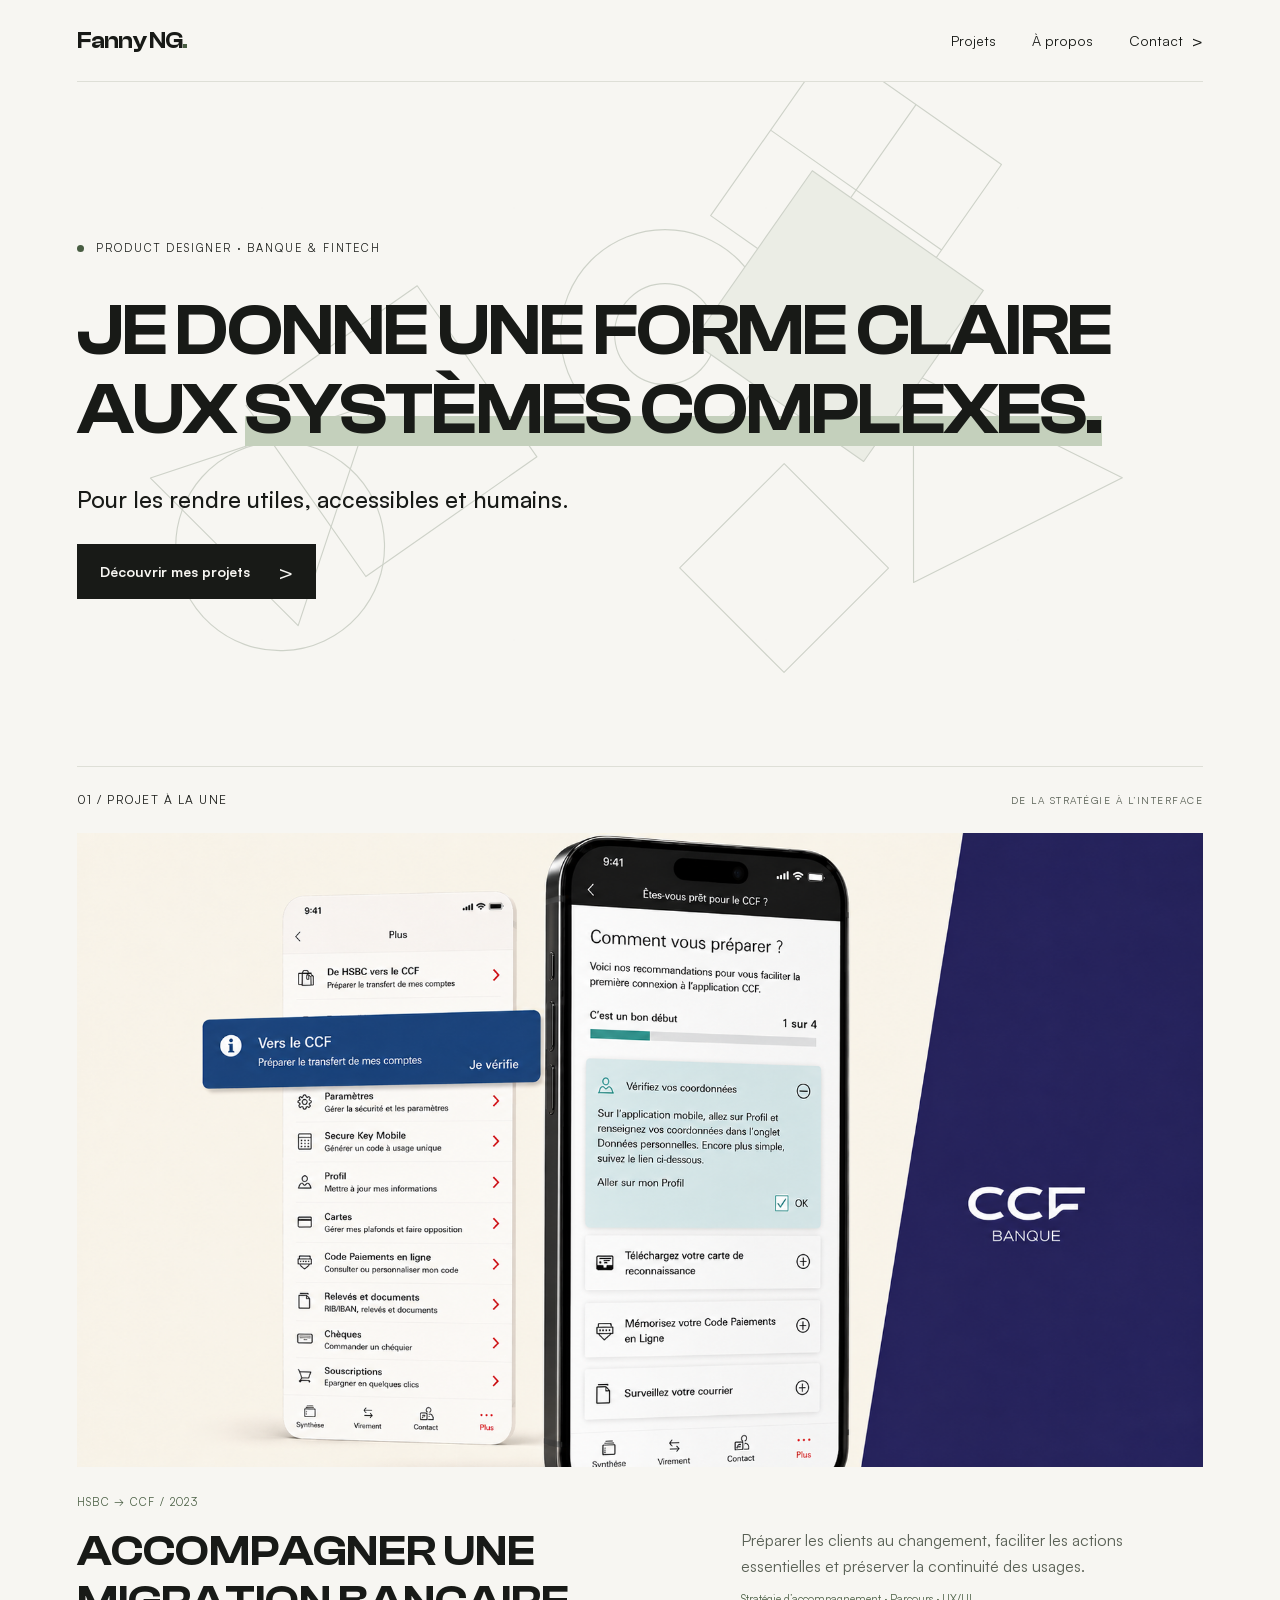
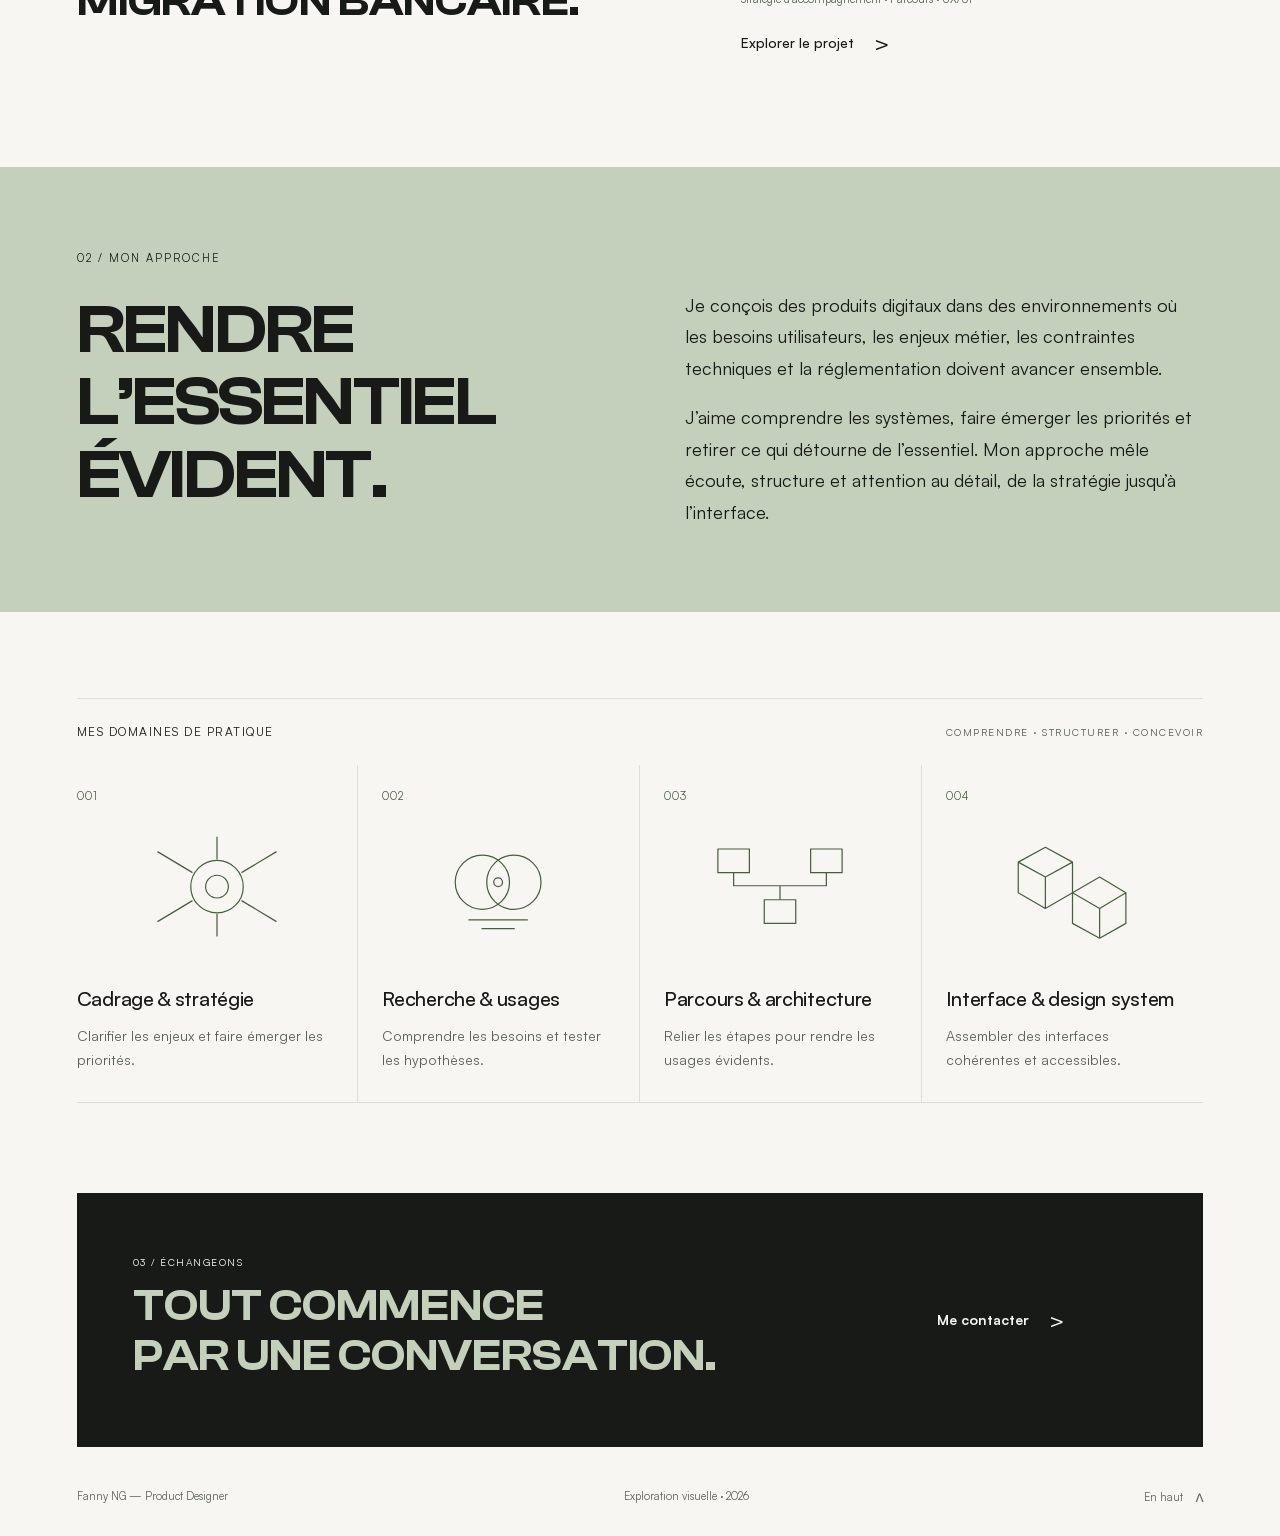
==== index.html @ cc87dbdd "Publier le portfolio de Fanny NG" ====
<!doctype html><html lang="fr"><head><meta charset="utf-8"><meta name="viewport" content="width=device-width,initial-scale=1"><meta name="description" content="Fanny NG, Product Designer. Donner une forme claire aux systèmes complexes. Banque, fintech et expériences digitales."><title>Fanny NG — Product Designer</title><style>
:root{--bg:#1b201f;--ink:#f1f0e8;--sage:#bfd0b5;--muted:#a9b0a8;--line:#414943;--paper:#f5f4ee;--dark:#252c27}*{box-sizing:border-box}html{scroll-behavior:smooth;scroll-padding-top:85px}body{margin:0;background:var(--bg);color:var(--ink);font-family:Arial,Helvetica,sans-serif;-webkit-font-smoothing:antialiased}a{color:inherit;text-decoration:none}button{font:inherit}a:focus-visible,button:focus-visible,summary:focus-visible{outline:3px solid #87a67b;outline-offset:6px}::selection{background:var(--sage);color:var(--bg)}.wrap{max-width:1440px;margin:auto;padding:0 6vw}.nav{height:96px;display:flex;justify-content:space-between;align-items:center;border-bottom:1px solid var(--line);gap:25px}.brand{font-size:23px;font-weight:700;letter-spacing:-1px}.brand span{color:var(--sage)}nav{display:flex;gap:36px;font-size:14px}nav a{padding:12px 0}nav a:hover{color:var(--sage)}.eyebrow{font-size:11px;letter-spacing:2px;text-transform:uppercase;display:flex;align-items:center;gap:12px}.dot{height:7px;width:7px;background:var(--sage);display:inline-block;border-radius:50%}.hero{padding:76px 0 68px;position:relative}.hero h1{max-width:1000px;font-size:clamp(48px,6.8vw,100px);font-weight:500;line-height:1.01;letter-spacing:-.065em;margin:32px 0}.hero h1 em{font-style:normal;color:var(--sage)}.hero-bottom{display:flex;justify-content:space-between;align-items:end;gap:25px}.hero p{font-size:20px;line-height:1.5;color:var(--muted);max-width:440px;margin:0}.link{display:inline-flex;align-items:center;gap:35px;border-bottom:1px solid var(--sage);padding:15px 0;font-size:14px}.link span{font-size:25px;color:var(--sage)}.section-title{display:flex;align-items:baseline;justify-content:space-between;padding:25px 0;border-top:1px solid var(--line);font-size:12px;letter-spacing:1.5px;text-transform:uppercase}.section-title small{color:var(--muted);font-size:10px}.project{display:grid;grid-template-columns:1.45fr 1fr;gap:0;background:#242b27}.project-image{overflow:hidden;background:#efece3;display:flex;align-items:center}.project-image img{width:100%;display:block;transition:transform .5s}.project:hover img{transform:scale(1.025)}.project-copy{padding:clamp(25px,4vw,60px);display:flex;flex-direction:column;align-items:start;justify-content:center}.project-copy .eyebrow{color:var(--sage);font-size:10px;letter-spacing:1.3px}.project h2{font-size:clamp(27px,3.1vw,46px);font-weight:400;line-height:1.12;letter-spacing:-1.6px;margin:20px 0}.project p{color:var(--muted);font-size:15px;line-height:1.65}.tags{font-size:11px;color:var(--sage);margin:10px 0 20px}.about{display:grid;grid-template-columns:1fr 1.5fr;gap:8vw;padding:110px 0}.about h2{font-size:clamp(35px,4vw,58px);font-weight:400;letter-spacing:-2px;line-height:1.05;margin:22px 0}.about p{font-size:19px;color:#c4c9c0;line-height:1.75;margin-top:0}.practices{display:grid;grid-template-columns:1fr 1fr;gap:15px;margin-top:36px}.practices span{border-top:1px solid var(--line);padding:18px 0;font-size:13px}.contact{background:var(--sage);color:var(--bg);padding:50px;margin-bottom:55px;display:flex;justify-content:space-between;align-items:center;gap:30px}.contact h2{font-size:clamp(30px,4vw,54px);letter-spacing:-2px;font-weight:400;margin:10px 0}.contact p{font-size:14px;line-height:1.6;max-width:360px}.contact small{font-size:10px;letter-spacing:1.5px}.contact details{max-width:300px;font-size:14px;line-height:1.7}.contact summary{cursor:pointer;border-bottom:1px solid;padding:12px 0}.contact details p{font-size:13px}footer{padding:0 0 30px;display:flex;justify-content:space-between;color:var(--muted);font-size:11px;gap:20px}.case{background:var(--paper);color:var(--dark);min-height:100vh}.case .nav{border-color:#d1d6cb}.case nav a:hover{color:#52694a}.case .brand span{color:#62765b}.case-header{padding:60px 0 35px}.back{font-size:13px;color:#64745d}.case h1{font-size:clamp(43px,5.5vw,78px);letter-spacing:-.05em;font-weight:400;line-height:1.07;max-width:1000px;margin:34px 0 20px}.lead{font-size:20px;line-height:1.6;max-width:760px;color:#65705f}.meta{display:grid;grid-template-columns:repeat(3,1fr);border-top:1px solid #cbd2c4;padding:24px 0;gap:30px}.meta small{display:block;font-size:10px;letter-spacing:1.5px;margin-bottom:12px;color:#64745d}.meta p{font-size:14px;line-height:1.5;margin:0}.case-cover{width:100%;display:block;margin:15px 0 55px}.reading{display:grid;grid-template-columns:230px minmax(0,760px);justify-content:space-between;gap:60px}.toc{position:sticky;top:35px;align-self:start}.toc p{font-size:10px;letter-spacing:2px}.toc a{display:block;font-size:12px;color:#64745d;margin:15px 0;line-height:1.5}.toc a:hover{color:#1b201f;text-decoration:underline}.bodycopy h2{font-size:34px;letter-spacing:-1.2px;line-height:1.15;font-weight:500;margin:65px 0 24px;border-top:1px solid #cbd2c4;padding-top:28px}.bodycopy h2:first-child{margin-top:0}.bodycopy h3{font-size:21px;line-height:1.4;font-weight:500;margin:30px 0 14px}.bodycopy p{font-size:17px;line-height:1.85;color:#485043}.bodycopy blockquote{margin:35px 0;padding:28px;background:#e1e7d9;font-size:27px;line-height:1.35;letter-spacing:-.6px}.bodycopy .note{padding:20px;border:1px solid #b8c4ad;font-size:14px}.case footer{color:#64745d;margin-top:70px;padding-top:30px;border-top:1px solid #cbd2c4}.case-return{margin:55px 0;color:#35462e}.hidden{display:none!important}.skip{position:fixed;top:-100px;background:white;color:black;padding:12px;z-index:10}.skip:focus{top:0}
@media(min-width:1600px){.wrap{padding:0 70px}}@media(max-width:800px){.wrap{padding:0 6vw}.nav{height:78px}nav{gap:18px;font-size:12px}.brand{font-size:20px}.hero{padding:50px 0}.hero h1{margin:28px 0;font-size:clamp(45px,8.5vw,70px)}.hero-bottom{align-items:start;flex-direction:column}.hero p{font-size:17px}.project{grid-template-columns:1fr}.project-copy{padding:30px}.project h2{max-width:500px;margin:15px 0}.project p{max-width:500px}.about{grid-template-columns:1fr;gap:20px;padding:65px 0}.about p{font-size:17px}.contact{padding:30px;align-items:start;flex-direction:column}.reading{grid-template-columns:1fr;gap:20px}.toc{position:static;border-bottom:1px solid #cbd2c4;padding-bottom:15px}.toc a{display:inline-block;margin:5px 18px 8px 0}.meta{grid-template-columns:1fr;gap:20px}.case-header{padding-top:35px}.case h1{font-size:45px}.case-cover{margin-bottom:30px}.bodycopy h2{font-size:29px}.bodycopy p{font-size:16px}.section-title small{display:none}footer{font-size:10px}.eyebrow{font-size:9px;letter-spacing:1.4px}}@media(prefers-reduced-motion:reduce){html{scroll-behavior:auto}*{transition:none!important}}

@font-face{font-family:'Cabinet Grotesk';font-weight:500;font-style:normal;font-display:swap;src:url(assets/b641ecaaeda27cf0.woff2) format('woff2');}
@font-face{font-family:'Cabinet Grotesk';font-weight:700;font-style:normal;font-display:swap;src:url(assets/52208453fddad17e.woff2) format('woff2');}
@font-face{font-family:'Satoshi';font-weight:400;font-style:normal;font-display:swap;src:url(assets/50dca57f0b77918e.woff2) format('woff2');}
@font-face{font-family:'Satoshi';font-weight:500;font-style:normal;font-display:swap;src:url(assets/af02a72246f53ad4.woff2) format('woff2');}
@font-face{font-family:'Satoshi';font-weight:700;font-style:normal;font-display:swap;src:url(assets/353a7fbfb4475f0c.woff2) format('woff2');}
@font-face{font-family:'Cabinet Grotesk';font-weight:500;font-style:normal;font-display:swap;src:url(assets/b641ecaaeda27cf0.woff2) format('woff2');}
@font-face{font-family:'Cabinet Grotesk';font-weight:700;font-style:normal;font-display:swap;src:url(assets/52208453fddad17e.woff2) format('woff2');}
/* Typographies : Cabinet Grotesk / Satoshi — Indian Type Foundry, Fontshare */
body{font-family:'Satoshi',Arial,Helvetica,sans-serif}
h1,h2,h3,.brand{font-family:'Cabinet Grotesk','Satoshi',sans-serif}
.hero h1{font-weight:500;letter-spacing:-.035em;line-height:1.04;font-size:clamp(46px,6.5vw,94px)}
.project h2,.about h2,.contact h2{font-weight:500;letter-spacing:-.025em}
.brand{font-weight:700;letter-spacing:-.035em}
.case h1{font-weight:500;letter-spacing:-.035em}
.bodycopy h2{font-weight:700;letter-spacing:-.025em}
.bodycopy h3{font-weight:500;letter-spacing:-.01em}
.bodycopy blockquote{font-family:'Cabinet Grotesk','Satoshi',sans-serif;font-weight:500}
@media(max-width:800px){.hero h1{font-size:clamp(42px,8vw,64px);letter-spacing:-.035em}.case h1{font-size:clamp(38px,7vw,45px)}}

/* Essai : titres en capitales */
h1,h2,h3{text-transform:uppercase}
.hero h1{font-size:clamp(36px,5.35vw,77px);letter-spacing:-.025em;line-height:1.08;font-weight:500}
.project h2{font-size:clamp(25px,2.7vw,39px);letter-spacing:-.015em;line-height:1.15}
.about h2,.contact h2{font-size:clamp(30px,3.5vw,50px);letter-spacing:-.015em;line-height:1.12}
.case h1{font-size:clamp(36px,4.6vw,66px);letter-spacing:-.02em;line-height:1.12}
.bodycopy h2{font-size:29px;letter-spacing:0;line-height:1.2}
.bodycopy h3{font-size:18px;letter-spacing:.025em;line-height:1.5}
@media(max-width:800px){.hero h1{font-size:clamp(26px,5.35vw,43px);letter-spacing:-.025em;line-height:1.14}.case h1{font-size:clamp(30px,5.7vw,43px)}.bodycopy h2{font-size:25px}.about h2,.contact h2{font-size:clamp(29px,6vw,42px)}}
@font-face{font-family:'Clash Display';font-style:normal;font-weight:600;font-display:swap;src:url(assets/e748ea11c49f39ae.woff2) format('woff2');}
/* Essai typographique : Clash Display Semibold */
h1,h2,h3,.brand,.bodycopy blockquote{font-family:'Clash Display','Satoshi',sans-serif;font-weight:600}
.hero h1{font-weight:600;letter-spacing:-.015em;font-size:clamp(34px,5.1vw,73px);line-height:1.12}
.project h2,.about h2,.contact h2,.case h1,.bodycopy h2,.bodycopy h3{font-weight:600;letter-spacing:0}
@media(max-width:800px){.hero h1{font-size:clamp(24px,5.1vw,41px);letter-spacing:-.015em}}

/* Direction claire — blanc cassé, encre et sauge */
:root{--bg:#f7f6f2;--ink:#181a17;--sage:#c4d0bc;--muted:#5a6156;--line:#dedfd7;--paper:#f7f6f2;--dark:#181a17;--green:#485d42}
.brand span,nav a:hover,.link span{color:var(--green)}
.dot{background:var(--green)}
.hero h1 em{color:var(--ink);background:linear-gradient(transparent 57%,var(--sage) 57%,var(--sage) 94%,transparent 94%);box-decoration-break:clone;-webkit-box-decoration-break:clone}
.hero-bottom .link{border-color:var(--green)}
.project{background:#e8edE3}
.project-copy .eyebrow,.tags{color:var(--green)}
.project-copy .link{border-color:var(--green)}
.about{padding:95px 0 30px}
.about p{color:#485043}
.expertise{padding:10px 0 85px}
.practices{display:grid;grid-template-columns:repeat(4,minmax(0,1fr));gap:0;margin:0;border-bottom:1px solid var(--line)}
.practice{padding:24px 24px 30px;border-right:1px solid var(--line)}
.practice:first-child{padding-left:0}.practice:last-child{border-right:0}
.practices .practice-num{display:block;padding:0;border:0;color:var(--green);font-size:11px;letter-spacing:1px}
.practice svg{display:block;width:140px;height:130px;color:var(--green);margin:22px 0 30px}
.practice h3{font-family:'Satoshi',sans-serif;font-weight:500;text-transform:none;font-size:20px;letter-spacing:-.3px;line-height:1.3;margin:0 0 12px}
.practice p{font-size:14px;line-height:1.7;color:var(--muted);margin:0}
.contact{color:var(--ink)}
.case .brand span{color:var(--green)}
.bodycopy blockquote{background:#e3e9dc}
a:focus-visible,button:focus-visible,summary:focus-visible{outline-color:var(--green)}
@media(max-width:800px){.about{padding:65px 0 20px}.practices{grid-template-columns:repeat(2,minmax(0,1fr))}.practice{padding:25px 18px;border-bottom:1px solid var(--line)}.practice:nth-child(odd){padding-left:0}.practice:nth-child(even){border-right:0}.practice svg{width:110px;height:110px}.practice h3{font-size:18px}.expertise{padding-bottom:55px}}
@media(max-width:380px){.practice h3{font-size:16px}.practice p{font-size:13px}}

/* Visuel projet bord à bord, sur toute la hauteur */
.project{align-items:stretch}
.project-image{position:relative;min-width:0;min-height:0;padding:0;margin:0;align-self:stretch;display:block}
.project-image img{position:absolute;inset:0;width:100%;height:100%;max-width:none;object-fit:cover;object-position:center;display:block;margin:0}
@media(max-width:800px){.project-image{aspect-ratio:1672 / 941}}

/* Hero typographique pleine largeur, CTA prioritaire */
.hero{padding:66px 0 64px}
.hero h1{max-width:none;width:100%;font-size:clamp(44px,5.6vw,80px);line-height:1.11;letter-spacing:-.025em;margin:36px 0 32px}
.hero-line{display:block}
.hero-bottom{display:flex;flex-direction:column;align-items:flex-start;gap:27px}
.hero-bottom p{max-width:850px;font-size:clamp(20px,1.8vw,26px);line-height:1.5;color:var(--ink);font-weight:500;text-wrap:pretty}
.hero-bottom .hero-cta{display:inline-flex;align-items:center;justify-content:space-between;gap:32px;min-height:58px;padding:17px 24px;background:var(--ink);color:var(--bg);border:1px solid var(--ink);font-size:15px;font-weight:700;line-height:1.4;transition:background .18s,color .18s,transform .18s}
.hero-bottom .hero-cta span{color:var(--sage);font-size:23px;line-height:1}
.hero-bottom .hero-cta:hover{background:var(--green);border-color:var(--green);transform:translateY(-2px)}
.hero-bottom .hero-cta:focus-visible{outline:3px solid var(--green);outline-offset:5px}
@media(max-width:1000px){.hero h1{font-size:5.6vw}}
@media(max-width:600px){.hero{padding:42px 0}.hero h1{font-size:clamp(32px,8.8vw,52px);line-height:1.1;margin:28px 0 24px}.hero-line{display:inline}.hero-bottom p{font-size:20px;max-width:100%}.hero-bottom{gap:24px}.hero-bottom .hero-cta{min-height:56px;padding:16px 22px}}
@media(prefers-reduced-motion:reduce){.hero-bottom .hero-cta:hover{transform:none}}

/* Centrage horizontal des illustrations dans chaque colonne */
.practice svg{margin-left:auto;margin-right:auto}
.practice:first-child svg{transform:translateX(12px)}
@media(max-width:800px){.practice:nth-child(odd) svg{transform:translateX(9px)}.practice:nth-child(even) svg{transform:none}}

/* Une signature en mouvement — édition claire */
#home>.wrap>.nav{position:sticky;top:0;z-index:20;background:rgba(247,246,242,.96);backdrop-filter:blur(12px);height:82px}
#home nav a{position:relative}
#home nav a::after{content:'';position:absolute;bottom:5px;left:0;width:100%;height:2px;background:var(--green);transform:scaleX(0);transform-origin:left;transition:transform .22s}
#home nav a:hover::after,#home nav a[aria-current="location"]::after{transform:scaleX(1)}
.hero{padding-top:62px;padding-bottom:56px}
.hero-bottom{flex-direction:row;align-items:center;justify-content:space-between;gap:40px}
.hero-message{flex:1;min-width:0}.hero-message p{font-size:clamp(20px,1.8vw,26px);margin-bottom:27px;max-width:750px}
.hero-cta span{display:inline-block;transition:transform .2s}.hero-cta:hover span{transform:translate(3px,-3px)}
.clarity-art{width:300px;flex:0 0 300px;color:var(--green)}
.clarity-svg{display:block;width:100%;height:auto;overflow:visible}
.clarity-guides{opacity:.13}
.clarity-caption{display:flex;align-items:center;justify-content:space-between;font-size:9px;letter-spacing:1px;text-transform:uppercase;margin-top:10px;padding:0 18px}
.replay{display:grid;place-items:center;min-width:44px;min-height:44px;background:transparent;border:1px solid #a5b39b;color:var(--green);border-radius:50%;font-size:21px;cursor:pointer;transition:background .2s}
.replay:hover{background:var(--sage)}
.module{transform-box:fill-box;transform-origin:center}
.clarity-art.play .module{animation:assemble 1.7s cubic-bezier(.22,.75,.2,1) both;animation-delay:var(--delay)}
.m1{--x:35px;--y:30px;--r:-35deg;--delay:0s}.m2{--x:-65px;--y:64px;--r:20deg;--delay:.06s}.m3{--x:70px;--y:45px;--r:90deg;--delay:.12s}.m4{--x:-45px;--y:-35px;--r:-55deg;--delay:.18s}.m5{--x:112px;--y:-55px;--r:0deg;--delay:.1s}.m6{--x:-60px;--y:-15px;--r:45deg;--delay:.14s}.m7{--x:20px;--y:-60px;--r:35deg;--delay:.2s}.m8{--x:-65px;--y:10px;--r:-90deg;--delay:.24s}
@keyframes assemble{from{transform:translate(var(--x),var(--y)) rotate(var(--r));opacity:.35}to{transform:translate(0,0) rotate(0);opacity:1}}
.project{display:block;background:transparent;margin-bottom:100px}
.project-image{width:100%;aspect-ratio:1672 / 941;overflow:hidden;background:#eeece4}
.project-image img{object-fit:cover;transition:transform .7s cubic-bezier(.2,.7,.2,1)}
.project:hover img,.project:focus-visible img{transform:scale(1.025)}
.project-open{position:absolute;right:28px;bottom:28px;display:grid;place-items:center;width:70px;height:70px;border-radius:50%;background:var(--ink);color:var(--bg);font-size:34px;z-index:2;transform:translateY(10px);opacity:0;transition:transform .25s,opacity .25s}
.project:hover .project-open,.project:focus-visible .project-open{opacity:1;transform:none}
.project-copy{padding:28px 0 0;display:grid;grid-template-columns:1.3fr 1fr;gap:12px 5vw;align-items:start}
.project-copy .eyebrow{grid-column:1/-1;font-size:11px;margin-bottom:5px}
.project-copy h2{grid-column:1;grid-row:2/5;font-size:clamp(29px,3.4vw,49px);line-height:1.14;margin:0}
.project-copy p{grid-column:2;margin:0;font-size:16px;line-height:1.65}
.project-copy .tags{grid-column:2;margin:0;font-size:11px}
.project-copy>.link{grid-column:2;justify-self:start;padding:10px 0;font-weight:500}
.about{position:relative;padding:84px 0;margin:0 0 76px;grid-template-columns:1fr 1fr;gap:7vw;background:var(--sage)}
.about::before{content:'';position:absolute;z-index:-1;inset:0 calc((min(1440px,100vw) - 100vw)/2 - 6vw);background:var(--sage)}
.about{isolation:isolate}.about h2{font-size:clamp(44px,5.4vw,78px);line-height:1.05;letter-spacing:-.025em;margin:28px 0 0}
.about p{color:var(--ink);font-size:18px;line-height:1.75}.about>div:nth-child(2){padding-top:39px}.about p:last-child{margin-bottom:0}
.expertise{padding-bottom:90px}.practice{transition:background .2s}.practice:hover,.practice:focus-visible{background:#edf0e7}.practice:focus-visible{outline:2px solid var(--green);outline-offset:-2px}
.practice svg circle,.practice svg rect,.practice svg path{transform-box:fill-box;transform-origin:center;transition:transform .6s cubic-bezier(.2,.7,.2,1),fill .4s}
.practice:nth-child(1):hover svg circle:first-child,.practice:nth-child(1):focus-visible svg circle:first-child{transform:scale(1.17)}
.practice:nth-child(2):hover svg circle:first-child,.practice:nth-child(2):focus-visible svg circle:first-child{transform:translateX(8px)}
.practice:nth-child(2):hover svg circle:nth-child(2),.practice:nth-child(2):focus-visible svg circle:nth-child(2){transform:translateX(-8px)}
.practice:nth-child(3) svg path{stroke-dasharray:180;stroke-dashoffset:0}
.practice:nth-child(3):hover svg path,.practice:nth-child(3):focus-visible svg path{animation:trace-path .8s ease both}
.practice:nth-child(4):hover svg path,.practice:nth-child(4):focus-visible svg path{transform:translateY(-5px);fill:#c4d0bc}
@keyframes trace-path{from{stroke-dashoffset:180}to{stroke-dashoffset:0}}
.contact{background:var(--ink);color:var(--bg);padding:56px;margin-bottom:42px}
.contact h2{color:var(--sage)}.contact details summary{color:var(--bg)}
@media(min-width:1600px){.about::before{inset:0 calc((1440px - 100vw)/2 - 70px)}}
@media(hover:none){.project-open{opacity:1;transform:none}}
@media(max-width:1000px){.clarity-art{width:240px;flex-basis:240px}.hero-message p{font-size:22px}.about{gap:5vw}.about p{font-size:17px}}
@media(max-width:800px){#home>.wrap>.nav{height:72px}.hero{padding-top:42px}.project{margin-bottom:65px}.project-copy{grid-template-columns:1fr}.project-copy .eyebrow,.project-copy h2,.project-copy p,.project-copy .tags,.project-copy>.link{grid-column:1;grid-row:auto}.project-copy h2{font-size:34px}.project-copy p{max-width:640px}.about{grid-template-columns:1fr;padding:55px 0;gap:25px;margin-bottom:50px}.about>div:nth-child(2){padding-top:0}.about h2{font-size:clamp(44px,8vw,64px)}.about h2 br{display:none}.about h2 br::after{content:' '}.contact{padding:32px}.project-open{width:48px;height:48px;right:16px;bottom:16px;font-size:25px;opacity:1;transform:none}}
@media(max-width:600px){.hero-bottom{flex-direction:column;align-items:stretch;gap:26px}.hero-message p{font-size:20px}.clarity-art{width:230px;flex-basis:auto;align-self:flex-end}.clarity-caption{font-size:8px}.hero{padding-bottom:38px}.project-copy h2{font-size:29px}.expertise{padding-bottom:55px}.contact h2{font-size:32px}}
@media(prefers-reduced-motion:reduce){html{scroll-behavior:auto!important}*,*::before,*::after{animation:none!important;transition:none!important}.replay{display:none}.project:hover img,.project:focus-visible img,.hero-cta:hover span{transform:none}.module{transform:none!important;opacity:1!important}}

/* Grand dessin de fond, mise en ordre liée au défilement */
.hero{position:relative;isolation:isolate;min-height:clamp(550px,76vh,760px);display:flex;flex-direction:column;justify-content:center;padding:68px 0 76px}
.hero>.eyebrow,.hero>h1,.hero>.hero-bottom{position:relative;z-index:1}
.hero .hero-background{position:absolute;inset:0 auto 0 50%;width:100vw;height:100%;transform:translateX(-50%);overflow:hidden;z-index:-1;pointer-events:none;color:var(--green);opacity:.15;contain:paint}
.hero .clarity-svg{display:block;width:100%;height:100%;overflow:hidden}
.hero .module{animation:none!important;transform-box:view-box;transform-origin:0 0;transition:none!important}
.hero .clarity-svg>*{pointer-events:none}
.hero .hero-bottom{display:block}
.hero .hero-message p{max-width:850px}
.hero h1{margin:36px 0 32px}
@media(max-width:800px){.hero{min-height:520px;padding:48px 0 56px}}
@media(max-width:600px){.hero{min-height:560px;padding:40px 0 48px}.hero .hero-background{opacity:.12}.hero .clarity-svg{width:850px;max-width:none;position:absolute;left:50%;transform:translateX(-50%)}.hero h1{margin:28px 0 24px}}
@media(prefers-reduced-motion:reduce){.hero .module{opacity:1!important}}

body{overflow-x:clip}

.hero .hero-background{inset:0 -6vw;width:auto;transform:none}

/* Traits fins indépendants de l’échelle du SVG */
.hero .clarity-svg path,.hero .clarity-svg rect,.hero .clarity-svg circle{vector-effect:non-scaling-stroke;stroke-width:1.15px;stroke-linecap:round;stroke-linejoin:round}
.hero .clarity-guides path{stroke-width:.65px}
.hero .hero-background{opacity:.23}
@media(max-width:600px){.hero .hero-background{opacity:.19}}

/* Famille d’actions géométriques : angles droits et chevrons */
.action-chevron{display:inline-block;font-family:'Satoshi',Arial,sans-serif!important;font-size:23px!important;font-weight:400;line-height:1;flex:0 0 auto;color:currentColor!important;transition:transform .2s ease!important}
.hero-bottom .hero-cta,.action-secondary{border-radius:0;gap:28px;min-height:54px;padding:15px 22px;font-family:'Satoshi',sans-serif;font-size:14px;font-weight:700;line-height:1.5;box-sizing:border-box}
.hero-bottom .hero-cta{background:var(--ink);border:1px solid var(--ink);color:var(--bg)}
.action-secondary,.project-copy>.action-secondary,.case .case-return.action-secondary{display:inline-flex;align-items:center;justify-content:space-between;border:1px solid var(--green);background:transparent;color:var(--ink);padding:15px 22px;gap:28px;min-height:54px;text-decoration:none;transition:background .2s,border-color .2s,color .2s}
.project:hover .action-secondary,.project:focus-visible .action-secondary,.action-secondary:hover{background:var(--sage);border-color:var(--green);color:var(--ink)}
.hero .hero-cta:hover{transform:none}
.hero .hero-cta:hover .action-chevron,.project:hover .action-secondary .action-chevron{transform:translateX(3px)}
.action-secondary:hover .action-chevron{transform:translateX(3px)}
.action-chevron.chevron-back{transform:rotate(180deg)}
.action-secondary:hover .chevron-back,.action-text:hover .chevron-back{transform:translateX(-3px) rotate(180deg)}
.action-chevron.chevron-up{transform:rotate(-90deg)}
footer a:hover .chevron-up{transform:translateY(-3px) rotate(-90deg)}
.action-text,nav a,footer a{display:inline-flex;align-items:center;gap:9px}
nav .action-chevron,footer .action-chevron,.action-text .action-chevron{font-size:17px!important}
.contact details{min-width:210px}
.contact details summary.action-secondary{display:flex;list-style:none;border:1px solid var(--sage);color:var(--bg);padding:15px 22px;font-size:14px;cursor:pointer}
.contact summary::-webkit-details-marker{display:none}
.contact details summary.action-secondary:hover{background:var(--sage);color:var(--ink)}
.contact details[open] summary .action-chevron,.contact details[open] summary:hover .action-chevron{transform:rotate(90deg)}
.project-open{border-radius:0;width:56px;height:56px;font-family:'Satoshi',sans-serif;font-weight:400;font-size:30px}
@media(max-width:600px){.hero-bottom .hero-cta,.action-secondary,.project-copy>.action-secondary,.case .case-return.action-secondary{padding:14px 20px;min-height:52px}.project-open{width:44px;height:44px;font-size:26px}nav{gap:14px}nav a{gap:5px}}
@media(prefers-reduced-motion:reduce){.action-chevron{transition:none!important}}

/* Actions secondaires : lien et soulignement animé */
.action-secondary,.project-copy>.action-secondary,.case .case-return.action-secondary,.contact details summary.action-secondary{position:relative;display:inline-flex;align-items:center;justify-content:flex-start;width:fit-content;min-height:48px;padding:12px 0;gap:20px;border:0;border-radius:0;background:transparent;color:var(--ink);text-decoration:none;overflow:visible}
.action-secondary::after{content:'';position:absolute;left:0;right:0;bottom:4px;height:1px;background:currentColor;transform:scaleX(0);transform-origin:left;transition:transform .28s cubic-bezier(.22,.7,.2,1)}
.project:hover .action-secondary,.project:focus-visible .action-secondary,.action-secondary:hover,.action-secondary:focus-visible,.contact details summary.action-secondary:hover{background:transparent;border:0;color:var(--green)}
.action-secondary:hover::after,.action-secondary:focus-visible::after,.project:hover .action-secondary::after,.project:focus-visible .action-secondary::after{transform:scaleX(1)}
.contact details summary.action-secondary{color:var(--bg)}
.contact details summary.action-secondary:hover,.contact details summary.action-secondary:focus-visible{color:var(--sage);background:transparent}
.contact details[open] summary.action-secondary::after{transform:scaleX(1)}
@media(hover:none){.action-secondary::after{transform:scaleX(1);opacity:.55}}
@media(prefers-reduced-motion:reduce){.action-secondary::after{transition:none}}

/* CTA principal : contour dessiné progressivement */
.hero-bottom .hero-cta{position:relative;isolation:isolate;overflow:visible}
.hero-bottom .hero-cta::after{content:'';position:absolute;inset:-1px;pointer-events:none;background:linear-gradient(var(--sage),var(--sage)) left top/0 2px no-repeat,linear-gradient(var(--sage),var(--sage)) right top/2px 0 no-repeat,linear-gradient(var(--sage),var(--sage)) right bottom/0 2px no-repeat,linear-gradient(var(--sage),var(--sage)) left bottom/2px 0 no-repeat;opacity:0;transition:opacity .2s ease}
.hero-bottom .hero-cta:hover,.hero-bottom .hero-cta:focus-visible{background:var(--ink);border-color:var(--ink);color:var(--bg)}
.hero-bottom .hero-cta:hover::after,.hero-bottom .hero-cta:focus-visible::after{opacity:1;animation:cta-outline .65s cubic-bezier(.4,0,.2,1) both}
@keyframes cta-outline{0%{background-size:0 2px,2px 0,0 2px,2px 0}40%{background-size:100% 2px,2px 0,0 2px,2px 0}50%{background-size:100% 2px,2px 100%,0 2px,2px 0}90%{background-size:100% 2px,2px 100%,100% 2px,2px 0}100%{background-size:100% 2px,2px 100%,100% 2px,2px 100%}}
@media(prefers-reduced-motion:reduce){.hero-bottom .hero-cta::after{transition:none}.hero-bottom .hero-cta:hover::after,.hero-bottom .hero-cta:focus-visible::after{animation:none!important;background-size:100% 2px,2px 100%,100% 2px,2px 100%}}

/* CTA : fond transparent et contour encre de gauche à droite */
.hero-bottom .hero-cta{transition:background-color .2s ease,color .2s ease,border-color .15s ease}
.hero-bottom .hero-cta::after{background:linear-gradient(var(--ink),var(--ink)) left top/0 1px no-repeat,linear-gradient(var(--ink),var(--ink)) right top/1px 0 no-repeat,linear-gradient(var(--ink),var(--ink)) left bottom/0 1px no-repeat,linear-gradient(var(--ink),var(--ink)) left top/1px 0 no-repeat}
.hero-bottom .hero-cta:hover,.hero-bottom .hero-cta:focus-visible{background:transparent;border-color:transparent;color:var(--ink)}
.hero-bottom .hero-cta:hover::after,.hero-bottom .hero-cta:focus-visible::after{animation:cta-outline-ltr .6s cubic-bezier(.22,.7,.2,1) both;opacity:1}
@keyframes cta-outline-ltr{0%{background-size:0 1px,1px 0,0 1px,1px 0}15%{background-size:0 1px,1px 0,0 1px,1px 100%}85%{background-size:100% 1px,1px 0,100% 1px,1px 100%}100%{background-size:100% 1px,1px 100%,100% 1px,1px 100%}}
.hero-bottom .hero-cta:focus-visible{outline-color:var(--ink)}
@media(prefers-reduced-motion:reduce){.hero-bottom .hero-cta{transition:none}.hero-bottom .hero-cta:hover::after,.hero-bottom .hero-cta:focus-visible::after{animation:none!important;background-size:100% 1px,1px 100%,100% 1px,1px 100%}}

/* Case study — récit éditorial, sauge et géométrie */
.case-header{padding:55px 0 38px}.case h1{max-width:1130px;font-size:clamp(34px,5.4vw,76px);line-height:1.04}.case .lead{max-width:780px;color:var(--muted)}.case-cover{margin:18px 0 0;aspect-ratio:1672/941;object-fit:cover}.cs-nav{display:flex;flex-wrap:wrap;gap:12px 30px;padding:23px 0;border-bottom:1px solid var(--line);font-size:12px}.cs-nav a{padding:5px 0}.cs-nav a:hover{text-decoration:underline;color:var(--green)}.cs-section{padding:88px 0;scroll-margin-top:95px}.cs-heading{margin-bottom:38px}.cs-kicker{display:block;font-size:10px;letter-spacing:1.8px;text-transform:uppercase;font-weight:500;line-height:1.6}.cs-heading h2{font-size:clamp(29px,3.5vw,49px);line-height:1.1;letter-spacing:-.015em;margin:22px 0 0;max-width:1000px}.cs-story p{font-size:16px;line-height:1.75;color:var(--muted);margin:12px 0 20px}.cs-story .cs-intro{font-size:21px;line-height:1.55;max-width:780px}.cs-story h3{font-family:Satoshi,sans-serif;text-transform:none;font-weight:500;letter-spacing:-.02em;font-size:23px;line-height:1.25;margin:15px 0}.cs-two{display:grid;grid-template-columns:1.35fr 1fr;gap:8%;align-items:start}.cs-callout{background:var(--sage);padding:36px}.cs-callout p{color:var(--ink)}.cs-story blockquote{font-family:'Clash Display',sans-serif;font-size:clamp(25px,2.8vw,39px);line-height:1.25;margin:42px 0 24px;max-width:950px;letter-spacing:-.02em}.cs-width{max-width:740px}.cs-three{display:grid;grid-template-columns:repeat(3,minmax(0,1fr));gap:35px;margin:42px 0}.cs-tile{border-top:1px solid var(--line);padding-top:22px}.cs-number{font-size:11px;color:var(--green)}.cs-dark,.cs-soft{margin:0 -6vw;padding:80px 6vw}.cs-dark{background:var(--ink);color:var(--bg)}.cs-dark p{color:#d2d7cd}.cs-dark .cs-kicker,.cs-dark .cs-number{color:var(--sage)}.cs-dark .cs-tile{border-color:#4e574a}.cs-dark .cs-detail{border-color:#4e574a}.cs-soft{background:#e9ede4}.cs-detail{border-top:1px solid var(--line);border-bottom:1px solid var(--line);margin-top:35px}.cs-detail summary{display:flex;justify-content:space-between;gap:20px;padding:22px 0;font-size:14px;cursor:pointer;list-style:none}.cs-detail summary::-webkit-details-marker{display:none}.cs-detail summary span{font-size:22px;line-height:1}.cs-detail[open] summary span{transform:rotate(45deg)}.cs-detail-body{max-width:800px;padding:0 0 25px}.cs-detail-body h3{margin-top:28px}.cs-detail-body blockquote{font-size:27px}.cs-flow{list-style:none;display:grid;grid-template-columns:repeat(5,minmax(0,1fr));padding:0;margin:40px 0}.cs-flow li{border-top:1px solid var(--green);border-right:1px solid var(--line);padding:22px 18px 0 0;margin-right:18px}.cs-flow li:last-child{border-right:0;margin:0}.cs-flow span{display:block;font-size:11px;color:var(--green);margin-bottom:22px}.cs-flow strong{font-size:17px;font-weight:500}.cs-flow p{font-size:14px}.cs-compare{display:grid;grid-template-columns:1fr 1fr;gap:28px;margin:45px 0 30px}.cs-asset{border:1px dashed #9ba893;padding:28px;margin-top:22px;min-height:165px;display:flex;flex-direction:column;justify-content:center;background:rgba(255,255,255,.3)}.cs-asset strong{font-size:19px;font-weight:500;margin-top:12px}.cs-asset p{font-size:13px;max-width:600px;margin-bottom:0}.cs-asset .cs-kicker{color:var(--green)}.cs-actions{display:grid;grid-template-columns:1fr 1fr;border-top:1px solid #b6c1ae;margin:35px 0}.cs-actions>div{display:flex;gap:18px;border-bottom:1px solid #b6c1ae;padding:22px 18px 22px 0}.cs-actions span{font-size:11px;color:var(--green)}.cs-actions strong{font-weight:500;font-size:16px}.cs-decision{border-left:3px solid var(--green);padding:10px 0 10px 28px;max-width:880px}.cs-decision p{margin-bottom:0}.cs-timeline{padding:0;list-style:none;display:grid;grid-template-columns:repeat(3,1fr);margin:45px 0}.cs-timeline li{border-top:2px solid #8e9f82;padding:25px 28px 5px 0;position:relative}.cs-timeline li:before{content:'';position:absolute;left:0;top:-6px;width:10px;height:10px;background:var(--green)}.cs-space{margin-top:42px!important}.cs-process{display:grid;grid-template-columns:repeat(4,1fr);border-top:1px solid #b6c1ae;border-bottom:1px solid #b6c1ae;margin:30px 0}.cs-process span{padding:25px 16px;border-right:1px solid #b6c1ae;font-size:14px}.cs-process span:last-child{border:0}.cs-metric-main{padding:35px 0;border-top:1px solid var(--line);border-bottom:1px solid var(--line)}.cs-metric-main>strong{font-family:'Clash Display',sans-serif;font-size:clamp(70px,12vw,160px);font-weight:600;letter-spacing:-.035em;display:block;line-height:1.2;color:var(--green)}.cs-metric-main p{margin:0}.cs-metrics strong{font-family:'Clash Display',sans-serif;font-size:clamp(26px,3vw,42px);line-height:1.15;font-weight:600;display:block}.cs-story .cs-caption{font-size:13px;border-left:2px solid var(--sage);padding-left:20px;max-width:850px}.cs-ending blockquote{color:var(--sage);font-size:clamp(24px,2.5vw,35px)}.cs-story .case-return{margin:35px 0}.case footer{margin-top:15px}
@media(min-width:1600px){.cs-dark,.cs-soft{margin-left:-70px;margin-right:-70px;padding-left:70px;padding-right:70px}}@media(max-width:800px){.cs-section{padding-top:52px;padding-bottom:52px}.cs-heading{margin-bottom:25px}.cs-heading h2{font-size:clamp(27px,6vw,39px)}.cs-two,.cs-compare{grid-template-columns:1fr;gap:24px}.cs-three{grid-template-columns:1fr;gap:16px;margin:30px 0}.cs-story .cs-intro{font-size:19px}.cs-story p{font-size:15px}.cs-callout{padding:25px}.cs-flow{grid-template-columns:1fr}.cs-flow li{display:grid;grid-template-columns:32px 1fr;gap:4px 12px;padding:17px 0;margin:0;border-right:0}.cs-flow span{grid-row:span 2;margin:0;padding-top:4px}.cs-flow p{grid-column:2;margin:0}.cs-actions{grid-template-columns:1fr}.cs-timeline{grid-template-columns:1fr;padding-left:6px}.cs-timeline li{border-top:0;border-left:2px solid #8e9f82;padding:0 0 24px 24px}.cs-timeline li:before{left:-6px;top:4px}.cs-process{grid-template-columns:1fr 1fr}.cs-process span{border-bottom:1px solid #b6c1ae}.cs-process span:nth-child(2){border-right:0}.cs-process span:nth-child(3){border-bottom:0}.cs-nav{gap:8px 22px}.cs-asset{min-height:150px;padding:22px}.cs-metrics{grid-template-columns:1fr;gap:25px}.cs-metrics p{margin-bottom:0}.cs-compare{margin-top:30px}.cs-heading h2 br{display:none}.cs-ending h2 br{display:none}}

.cs-contribution{border-top:1px solid var(--line);padding-top:25px;margin-top:35px;max-width:900px}.system-core{background:var(--sage);padding:32px}.system-core h3{font-size:30px}.system-core p{margin-bottom:0;color:var(--ink)}.system-grid{display:grid;grid-template-columns:repeat(3,minmax(0,1fr));gap:16px 35px}.system-note{max-width:850px;margin:38px 0 0!important;padding-top:22px;border-top:1px solid var(--line);font-weight:500;color:var(--ink)!important}.phase-tabs{display:flex;gap:0;margin:40px 0 0;border-bottom:1px solid #a8b59e}.phase-tabs button{padding:19px 23px;background:transparent;border:0;color:var(--ink);cursor:pointer;flex:1;font-size:14px;border-bottom:3px solid transparent}.phase-tabs [aria-selected=true]{border-bottom-color:var(--ink);background:var(--sage)}.evidence{margin:32px 0}.evidence-open{padding:0;border:0;width:100%;display:block;background:#e3e5df;cursor:zoom-in;text-align:left;color:var(--ink)}.evidence-open img{display:block;width:100%;height:460px;object-fit:contain;object-position:center top}.evidence-open>span{display:flex;justify-content:space-between;padding:13px 18px;background:var(--ink);color:var(--bg);font-size:12px}.evidence figcaption{padding-top:16px}.evidence figcaption strong{font-size:17px;font-weight:500}.evidence figcaption p{font-size:14px;max-width:850px;margin:6px 0 0}.banner-gallery{display:grid;grid-template-columns:repeat(3,minmax(0,1fr));gap:26px}.banner-gallery img{height:440px}.context-evidence{display:grid;grid-template-columns:320px 1fr;gap:8%;align-items:center;margin-top:45px}.context-evidence img{height:470px}.asset-dialog{border:0;padding:0;width:96vw;max-width:none;height:94vh;max-height:none;background:var(--bg);color:var(--ink)}.asset-dialog::backdrop{background:rgba(0,0,0,.8)}.asset-toolbar{display:flex;justify-content:space-between;gap:15px;align-items:center;padding:14px 20px;border-bottom:1px solid var(--line)}.asset-toolbar p{margin:0;font-size:14px}.asset-toolbar button{padding:10px 18px;border:1px solid var(--ink);background:var(--ink);color:white;cursor:pointer}.asset-scroll{height:calc(100% - 76px);overflow:auto;padding:18px}.asset-scroll img{display:block;width:100%;height:auto}.asset-scroll img.natural{width:auto;max-width:none}.asset-tools{display:flex;gap:8px}body.asset-open{overflow:hidden}
@media(max-width:800px){.system-grid{grid-template-columns:1fr}.phase-tabs button{font-size:12px;padding:14px 8px}.evidence-open img{height:300px}.banner-gallery{grid-template-columns:1fr}.banner-gallery img{height:430px}.context-evidence{grid-template-columns:1fr;gap:20px}.context-evidence .evidence{max-width:340px;margin:auto}.asset-toolbar{flex-wrap:wrap}.asset-toolbar p{max-width:100%;font-size:12px}.asset-scroll{height:calc(100% - 110px)}.system-core{padding:24px}}
[role=tabpanel] .evidence-open img{height:540px;object-fit:cover;object-position:center top}@media(max-width:800px){[role=tabpanel] .evidence-open img{height:280px}}

/* HSBC — accent rouge profond, crème et rose poudré */
.case,.asset-dialog{--ink:#202020;--dark:#202020;--bg:#f7f6f2;--paper:#f7f6f2;--sage:#f0dedd;--green:#a32638;--muted:#515151;--line:#e1d8d4;background:var(--bg);color:var(--ink)}
.case .nav,.case footer,.case .meta{border-color:var(--line)}.case .brand span,.case nav a:hover,.case .back,.case .meta small,.case .action-chevron,.case .cs-number,.case .cs-kicker{color:var(--green)}.case .lead,.case footer{color:var(--muted)}.case .cs-soft{background:#f4e9e5}.case .cs-dark{background:#f0dedd;color:var(--ink)}.case .cs-dark p{color:var(--muted)}.case .cs-dark .cs-kicker,.case .cs-dark .cs-number{color:var(--green)}.case .cs-dark .cs-tile,.case .cs-dark .cs-detail{border-color:#d8babc}.case .cs-ending blockquote{color:var(--green)}.case .cs-callout,.case .system-core{background:var(--sage)}.case .cs-decision{border-color:var(--green)}.case .phase-tabs{border-color:#d8babc}.case .phase-tabs [aria-selected=true]{background:#ead0d1;border-bottom-color:var(--green);color:#771b2a}.case .cs-story .cs-caption{border-color:var(--green)}.case .cs-metric-main>strong{color:var(--green)}.case .cs-nav a:hover{color:var(--green)}.case .case-return{color:var(--ink)}.case :focus-visible,.asset-dialog :focus-visible{outline-color:var(--green)}.case ::selection{background:#e8bdc1;color:#202020}.support-symbol{display:flex;align-items:center;justify-content:space-between;margin-bottom:22px}.support-symbol svg{width:64px;height:64px;color:var(--green)}.case .system-grid .cs-tile{padding-top:24px}.visual-pending{margin:28px 0;padding:25px 0;border-top:1px dashed #c9a7aa;border-bottom:1px dashed #c9a7aa;min-height:100px}.visual-pending p{font-size:14px!important;margin:8px 0 0!important;color:#6a5557!important}.case .evidence-open{background:#eee9e4}.case .evidence-open img{height:auto;max-height:none;object-fit:contain}.case .banner-gallery .evidence{max-width:320px;width:100%;justify-self:center}.case .context-evidence .evidence{max-width:300px;width:100%}.case .context-evidence{grid-template-columns:300px 1fr}.case .cs-dark .cs-heading h2,.case .cs-dark h3{color:var(--ink)}
@media(max-width:800px){.system-core{padding:25px}.support-symbol svg{width:54px;height:54px}.case .context-evidence{grid-template-columns:1fr}.case .banner-gallery .evidence{max-width:280px}.case .phase-tabs button{font-size:12px}.visual-pending{min-height:90px}}

/* Visuels réels : priorité au parcours mobile, détails à la demande. */
.check-entry{display:grid;grid-template-columns:minmax(0,300px) minmax(0,1fr);gap:8%;align-items:center;margin:45px 0 60px}
.check-entry .evidence{margin:0}.case .entry-screen .evidence-open img{height:430px;object-fit:cover;object-position:top}
.check-gallery{display:grid;grid-template-columns:repeat(3,minmax(0,1fr));gap:32px;margin:40px 0}
.check-gallery .evidence{margin:0;min-width:0}.case .check-screen .evidence-open img{width:100%;height:auto;aspect-ratio:750/1550;object-fit:cover;object-position:top}
.check-gallery figcaption{padding-top:20px}.check-gallery figcaption strong{font-size:19px}.check-gallery .evidence-open{box-shadow:0 12px 35px #47242b10}
.check-details{display:grid;grid-template-columns:repeat(2,minmax(0,340px));justify-content:center;gap:50px;padding:10px 0 30px}
.case .detail-phone img{height:550px;object-fit:cover;object-position:top}
.phase-pair{display:grid;grid-template-columns:minmax(0,300px) minmax(0,1fr);gap:40px;align-items:start;margin:24px 0}
.phase-pair .evidence{margin:0;min-width:0}.case .phase-phone .evidence-open img{height:580px;object-fit:cover;object-position:top}.case .phase-desktop .evidence-open img{height:auto;object-fit:contain}
.phase-description{margin-top:28px!important}.popin-gallery{display:grid;grid-template-columns:repeat(2,minmax(0,1fr));gap:20px 35px}.case .web-context{max-width:880px;margin:35px auto}
.asset-scroll img{width:auto;max-width:100%;height:auto;max-height:none;margin:0 auto}.asset-scroll img.natural{max-width:none;margin:0}.asset-toolbar button{color:var(--bg)}
@media(max-width:800px){.check-entry{grid-template-columns:1fr;gap:28px;margin:30px 0 40px}.check-entry .evidence{max-width:320px;margin:auto}.check-entry>div{order:-1}.check-gallery{grid-template-columns:1fr;gap:40px}.check-gallery .evidence{width:100%;max-width:350px;margin:auto}.check-details{grid-template-columns:1fr;gap:20px}.check-details .evidence{max-width:350px;margin:20px auto}.phase-pair{grid-template-columns:1fr;gap:32px}.phase-pair .phase-phone{max-width:350px;width:100%;margin:auto}.popin-gallery{grid-template-columns:1fr}.case .cs-nav{gap:8px 18px}.asset-toolbar button{padding:10px 12px}}
</style></head><body><a class="skip" href="#main">Aller au contenu</a><div id="home"><div class="wrap"><header class="nav"><a class="brand" href="#accueil">Fanny NG<span>.</span></a><nav aria-label="Navigation principale"><a href="#projets">Projets</a><a href="#apropos">À propos</a><a href="#contact">Contact <span class="action-chevron " aria-hidden="true">&gt;</span></a></nav></header><main id="main"><section class="hero" id="accueil"><div class="clarity-art hero-background" aria-hidden="true"><svg class="clarity-svg" viewBox="0 0 360 190" preserveAspectRatio="xMidYMid slice" aria-hidden="true"><g class="clarity-guides" fill="none" stroke="currentColor" stroke-width="1"><path d="M45 35H315M45 95H315M45 155H315M75 15V175M145 15V175M215 15V175M285 15V175"/></g><g fill="none" stroke="currentColor" stroke-width="1.5"><g class="module m1"><rect x="46" y="36" width="58" height="58"/></g><g class="module m2"><circle cx="145" cy="65" r="29"/></g><g class="module m3"><path d="M186 94L215 36L244 94Z"/></g><g class="module m4"><path d="M256 36H314V94H256ZM256 65H314M285 36V94"/></g><g class="module m5"><circle cx="75" cy="125" r="29"/><circle cx="75" cy="125" r="14"/></g><g class="module m6"><path d="M116 154L145 96L174 154Z"/></g><g class="module m7"><rect x="186" y="96" width="58" height="58" fill="#c4d0bc"/></g><g class="module m8"><path d="M256 125L285 96L314 125L285 154Z"/></g></g></svg></div><div class="eyebrow"><i class="dot"></i> Product Designer · Banque & fintech</div><h1><span class="hero-line">Je donne une forme claire</span> <span class="hero-line">aux <em>systèmes complexes.</em></span></h1><div class="hero-bottom"><div class="hero-message"><p>Pour les rendre utiles, accessibles et humains.</p><a class="link hero-cta" href="#projets">Découvrir mes projets <span class="action-chevron " aria-hidden="true">&gt;</span></a></div></div></section><section id="projets"><div class="section-title"><span>01 / Projet à la une</span><small>De la stratégie à l’interface</small></div><a class="project" href="#case-hsbc" aria-label="Lire le projet HSBC vers CCF"><div class="project-image"><span class="project-open" aria-hidden="true">&gt;</span><img src="assets/9ace51d70e29b433.png" alt="Visuel du projet : menu HSBC et checklist de préparation à la migration vers CCF"></div><div class="project-copy"><span class="eyebrow">HSBC → CCF / 2023</span><h2>Accompagner une<br>migration bancaire.</h2><p>Préparer les clients au changement, faciliter les actions essentielles et préserver la continuité des usages.</p><div class="tags">Stratégie d’accompagnement · Parcours · UX/UI</div><span class="link action-secondary">Explorer le projet <span class="action-chevron " aria-hidden="true">&gt;</span></span></div></a></section><section class="about" id="apropos"><div><span class="eyebrow">02 / Mon approche</span><h2>Rendre<br> l’essentiel<br> évident.</h2></div><div><p>Je conçois des produits digitaux dans des environnements où les besoins utilisateurs, les enjeux métier, les contraintes techniques et la réglementation doivent avancer ensemble.</p><p>J’aime comprendre les systèmes, faire émerger les priorités et retirer ce qui détourne de l’essentiel. Mon approche mêle écoute, structure et attention au détail, de la stratégie jusqu’à l’interface.</p></div></section><section class="expertise" aria-label="Domaines de pratique"><div class="section-title"><span>Mes domaines de pratique</span><small>Comprendre · Structurer · Concevoir</small></div><div class="practices"><div class="practice" tabindex="0"><span class="practice-num">001</span><svg viewBox="0 0 160 130" aria-hidden="true" fill="none" stroke="currentColor" stroke-width="1.4" stroke-linejoin="round"><circle cx="80" cy="60" r="30"/><circle cx="80" cy="60" r="13"/><path d="M12 20L52 44M12 100L52 76M148 20L108 44M148 100L108 76M80 3V29M80 91V117"/></svg><h3>Cadrage & stratégie</h3><p>Clarifier les enjeux et faire émerger les priorités.</p></div><div class="practice" tabindex="0"><span class="practice-num">002</span><svg viewBox="0 0 160 130" aria-hidden="true" fill="none" stroke="currentColor" stroke-width="1.4" stroke-linejoin="round"><circle cx="61" cy="55" r="31"/><circle cx="97" cy="55" r="31"/><path d="M45 98H113M60 108H98"/><circle cx="79" cy="55" r="5"/></svg><h3>Recherche & usages</h3><p>Comprendre les besoins et tester les hypothèses.</p></div><div class="practice" tabindex="0"><span class="practice-num">003</span><svg viewBox="0 0 160 130" aria-hidden="true" fill="none" stroke="currentColor" stroke-width="1.4" stroke-linejoin="round"><rect x="9" y="17" width="36" height="27"/><rect x="62" y="75" width="36" height="27"/><rect x="115" y="17" width="36" height="27"/><path d="M27 44V59H80V75M80 59H133V44"/></svg><h3>Parcours & architecture</h3><p>Relier les étapes pour rendre les usages évidents.</p></div><div class="practice" tabindex="0"><span class="practice-num">004</span><svg viewBox="0 0 160 130" aria-hidden="true" fill="none" stroke="currentColor" stroke-width="1.4" stroke-linejoin="round"><path d="M30 32L61 15L92 32L61 49ZM30 32V67L61 85L92 67V32M61 49V85M92 67L123 49L153 67L123 85ZM92 67V102L123 119L153 102V67M123 85V119"/></svg><h3>Interface & design system</h3><p>Assembler des interfaces cohérentes et accessibles.</p></div></div></section><section class="contact" id="contact"><div><small>03 / ÉCHANGEONS</small><h2>Tout commence<br>par une conversation.</h2></div><details><summary class="action-secondary">Me contacter <span class="action-chevron " aria-hidden="true">&gt;</span></summary><p>Les coordonnées de contact seront ajoutées à la version finale du portfolio.</p></details></section></main><footer><span>Fanny NG — Product Designer</span><span>Exploration visuelle · 2026</span><a href="#accueil">En haut <span class="action-chevron chevron-up" aria-hidden="true">&gt;</span></a></footer></div></div><div class="case hidden" id="case"><div class="wrap"><header class="nav"><a class="brand" href="#accueil">Fanny NG<span>.</span></a><nav aria-label="Navigation du projet"><a href="#projets">Tous les projets <span class="action-chevron chevron-back" aria-hidden="true">&gt;</span></a></nav></header><main><section class="case-header"><a class="back action-text" href="#projets"><span class="action-chevron chevron-back" aria-hidden="true">&gt;</span> Retour aux projets</a><h1>Accompagner la migration digitale de HSBC France vers CCF.</h1><p class="lead">Concevoir un plan de communication digital pour préparer les clients, anticiper les frictions et accompagner leur passage vers un nouvel environnement bancaire.</p></section><div class="meta"><div><small>MON RÔLE</small><p>UX/UI Designer<br>au sein de l’équipe digitale</p></div><div><small>PÉRIODE</small><p>Janvier — décembre 2023</p></div><div><small>CONTRIBUTIONS</small><p>Tests, stratégie d’accompagnement,<br>parcours, interfaces et contenus</p></div></div><img class="case-cover" src="assets/9ace51d70e29b433.png" alt="La checklist de préparation HSBC vers CCF"><nav class="cs-nav" aria-label="Sommaire du projet"><a href="#chap0">Contexte</a><a href="#chap1">Besoins</a><a href="#chap2">Dispositif</a><a href="#chap4">Checklist mobile</a><a href="#chap5">Page dédiée</a><a href="#chap6">Bannières</a><a href="#chap-web">Supports complémentaires</a><a href="#chap10">Résultats</a></nav><article class="cs-story"><section id="chap0" class="cs-section "><div class="cs-heading"><span class="cs-kicker">01 / Le point de départ</span><h2>Aller au-delà du relais<br> des courriers.</h2></div><div class="cs-two"><div><p class="cs-intro">Le passage de HSBC France à CCF impliquait d’accompagner environ 800 000 clients vers un nouveau système bancaire et un nouvel espace client.</p><p>La Communication nous demandait initialement de relayer les courriers officiels dans les espaces digitaux. Ces « formal comm » portaient l’ensemble des informations liées à la transformation.</p><p>Dans l’équipe digitale, nous avons proposé d’aller plus loin : construire un plan de communication digital complémentaire, pour aider les clients à comprendre les changements, anticiper leurs conséquences et se préparer à leur nouvel environnement.</p></div><aside class="cs-callout"><span class="cs-kicker">Notre ambition</span><h3>Préparer les clients.<br> Préserver leur autonomie.</h3><p>Contribuer au meilleur onboarding possible, limiter les frictions et accompagner les clients dans un changement susceptible de susciter du mécontentement.</p><p>L’enjeu était aussi opérationnel : réduire le risque de saturation du Centre de Relation Client et des conseillers du réseau.</p></aside></div><blockquote>Comment accompagner chaque client vers le CCF sans lui faire porter toute la complexité de la migration ?</blockquote><div class="cs-contribution"><span class="cs-kicker">Ma contribution</span><p>Avec la PO en charge du projet, j’ai construit la proposition : exploration de plusieurs dispositifs, conception des parcours et des interfaces, hiérarchisation des contenus et recommandations pour les arbitrages. Les propositions étaient discutées avec l’équipe digitale, partagées au marketing et enrichies avec le CRM.</p></div></section><section id="chap1" class="cs-section cs-dark"><div class="cs-heading"><span class="cs-kicker">02 / Comprendre les besoins</span><h2>Anticiper ce que les clients<br> allaient vivre.</h2></div><p class="cs-intro">Nous avons croisé les tests du futur onboarding, notre connaissance de l’environnement digital, les arrêts de services documentés par la Communication et les données de connexion.</p><div class="cs-three"><div class="cs-tile"><span class="cs-number">01</span><h3>Pouvoir se connecter</h3><p>Un numéro de mobile à jour et un identifiant CCF accessible étaient nécessaires pour réaliser le futur onboarding en autonomie.</p></div><div class="cs-tile"><span class="cs-number">02</span><h3>Préserver ses usages</h3><p>Les changements touchaient aussi les paiements, les virements, les comptes internationaux ou Personal Economy, un service de gestion de budget et d’agrégation de comptes. Il fallait expliquer leurs conséquences et les actions utiles, au-delà d’une date d’arrêt.</p></div><div class="cs-tile"><span class="cs-number">03</span><h3>Tenir compte des habitudes</h3><p>Les données d’activité à 30 et 90 jours et les fréquences de connexion montraient un usage plus régulier de l’app. Nous avons adapté l’accompagnement aux habitudes de chaque canal, sans personnaliser le rythme pour chaque client.</p></div></div></section><section id="chap2" class="cs-section "><div class="cs-heading"><span class="cs-kicker">03 / Le plan de communication digital</span><h2>Un dispositif commun.<br> Des rôles complémentaires.</h2></div><p class="cs-intro">Le web et l’application suivaient un calendrier commun en trois temps. Chaque support intervenait à un moment précis de la préparation, avec une fonction complémentaire.</p><div class="system-map"><div class="system-core"><span class="cs-kicker">Le point de référence · Web et app</span><h3>La page « Vers le CCF »</h3><p>Centraliser les informations et le calendrier, avec des contenus adaptés au profil du client et progressivement précisés à l’approche de la migration.</p></div><div class="system-grid"><div class="cs-tile"><div class="support-symbol"><svg viewBox="0 0 64 64" fill="none" stroke="currentColor" stroke-width="1.35" stroke-linecap="round" stroke-linejoin="round" aria-hidden="true"><rect x="7" y="10" width="50" height="42"/><path d="M7 20h50M14 15h2m4 0h2m4 0h2"/><rect x="14" y="27" width="36" height="11"/><path d="M14 44h22"/></svg><span class="cs-number">01</span></div><h3>Bannières générales</h3><p>Rendre le dispositif visible sur la synthèse des comptes et inviter à consulter la page. Leur apparence et leur message évoluaient dans le temps.</p></div><div class="cs-tile"><div class="support-symbol"><svg viewBox="0 0 64 64" fill="none" stroke="currentColor" stroke-width="1.35" stroke-linecap="round" stroke-linejoin="round" aria-hidden="true"><path d="M9 12h28v14H9zM37 19h13v22M20 26v15h14"/><rect x="28" y="35" width="29" height="17"/><path d="m35 43 4 4 9-9"/></svg><span class="cs-number">02</span></div><h3>Bannières contextuelles</h3><p>Expliquer un changement au sein du parcours concerné, avec une consigne directement liée à l’usage.</p></div><div class="cs-tile"><div class="support-symbol"><svg viewBox="0 0 64 64" fill="none" stroke="currentColor" stroke-width="1.35" stroke-linecap="round" stroke-linejoin="round" aria-hidden="true"><rect x="17" y="5" width="30" height="54" rx="3"/><path d="M27 10h10M28 54h8m-12-34 3 3 5-6m-8 16 3 3 5-6m3-8h7m-7 13h7M24 45h17"/></svg><span class="cs-number">03</span></div><h3>Checklist mobile</h3><p>Permettre aux clients de vérifier leur préparation et d’accéder aux actions essentielles.</p></div><div class="cs-tile"><div class="support-symbol"><svg viewBox="0 0 64 64" fill="none" stroke="currentColor" stroke-width="1.35" stroke-linecap="round" stroke-linejoin="round" aria-hidden="true"><rect x="6" y="10" width="52" height="42"/><path d="M6 20h52"/><rect x="18" y="26" width="28" height="20" fill="var(--paper)"/><path d="M24 32h16m-16 7h9m7-10 3 3m0-3-3 3"/></svg><span class="cs-number">04</span></div><h3>Pop-ins web</h3><p>Présenter un message prioritaire à la connexion, avec une seule pop-in par connexion.</p></div><div class="cs-tile"><div class="support-symbol"><svg viewBox="0 0 64 64" fill="none" stroke="currentColor" stroke-width="1.35" stroke-linecap="round" stroke-linejoin="round" aria-hidden="true"><path d="M22 32V17a10 10 0 0 1 20 0v15l5 8H17zM27 46a5 5 0 0 0 10 0M12 15a23 23 0 0 0-2 15M52 15a23 23 0 0 1 2 15"/><path d="M17 57h30"/></svg><span class="cs-number">05</span></div><h3>Push mobiles</h3><p>Réserver les notifications aux échéances les plus importantes, pour informer aussi les clients qui n’ouvraient pas leur app.</p></div><div class="cs-tile"><div class="support-symbol"><svg viewBox="0 0 64 64" fill="none" stroke="currentColor" stroke-width="1.35" stroke-linecap="round" stroke-linejoin="round" aria-hidden="true"><rect x="7" y="17" width="50" height="33"/><path d="m7 17 25 19 25-19M7 50l17-20m33 20L40 30M17 11h30"/></svg><span class="cs-number">06</span></div><h3>Courriers officiels</h3><p>Conserver l’information exhaustive du plan de communication, accessible depuis l’espace client.</p></div></div><p class="system-note">Cette répartition permettait de présenter chaque information dans le bon contexte d’usage et d’éviter une surcharge cognitive.</p></div></section><section id="chap4" class="cs-section cs-soft"><div class="cs-heading"><span class="cs-kicker">04 / Focus · La checklist mobile</span><h2>Préparer le changement,<br> une action à la fois.</h2></div><p class="cs-intro">Une approche mobile first : depuis leur application habituelle, aider les clients à identifier les actions prioritaires et à préparer leur arrivée au CCF.</p><div class="check-entry"><figure class="evidence entry-screen"><button class="evidence-open" type="button" aria-label="Agrandir : Un accès depuis le menu de l’app"><img loading="lazy" src="assets/46b3c2ef15cc73b0.png" alt="Un accès depuis le menu de l’app"><span>Voir l’écran complet <span aria-hidden="true">＋</span></span></button><figcaption><strong>Un accès depuis le menu de l’app</strong><p>La bannière « Prêt pour le CCF ? » invite le client à vérifier sa préparation.</p></figcaption></figure><div><span class="cs-kicker">De l’information à la préparation</span><h3>Quatre priorités pour faciliter la transition.</h3><p>Vérifier ses coordonnées, télécharger sa carte de reconnaissance, mémoriser son Code Paiements en Ligne et consulter son courrier : la checklist rassemble les démarches utiles et donne accès aux fonctionnalités existantes.</p><p>Les besoins plus spécifiques — virements avec des livrets d’épargne et comptes HSBC à l’étranger — sont regroupés dans « Allez plus loin ».</p></div></div><div class="check-gallery"><figure class="evidence check-screen"><button class="evidence-open" type="button" aria-label="Agrandir : 01 · Identifier les priorités"><img loading="lazy" src="assets/87b39cbd24e31fe4.png" alt="01 · Identifier les priorités"><span>Voir l’écran complet <span aria-hidden="true">＋</span></span></button><figcaption><strong>01 · Identifier les priorités</strong><p>Une vue synthétique des quatre actions. Les explications se déplient à la demande.</p></figcaption></figure><figure class="evidence check-screen"><button class="evidence-open" type="button" aria-label="Agrandir : 02 · Agir et confirmer"><img loading="lazy" src="assets/6b7f1f8121941120.png" alt="02 · Agir et confirmer"><span>Voir l’écran complet <span aria-hidden="true">＋</span></span></button><figcaption><strong>02 · Agir et confirmer</strong><p>Un lien vers le parcours utile, puis une confirmation manuelle par le client.</p></figcaption></figure><figure class="evidence check-screen"><button class="evidence-open" type="button" aria-label="Agrandir : 03 · Visualiser sa progression"><img loading="lazy" src="assets/4dcba12946327c6e.png" alt="03 · Visualiser sa progression"><span>Voir l’écran complet <span aria-hidden="true">＋</span></span></button><figcaption><strong>03 · Visualiser sa progression</strong><p>Les étapes validées changent d’état. Le compteur et le message accompagnent l’avancement.</p></figcaption></figure></div><div class="cs-three"><div class="cs-tile"><span class="cs-number">01</span><h3>Hiérarchiser les actions</h3><p>Quatre priorités composent le compteur. Les démarches complémentaires restent accessibles sans modifier cette progression.</p></div><div class="cs-tile"><span class="cs-number">02</span><h3>Relier aux parcours</h3><p>Les liens donnent accès au profil, à la carte de reconnaissance, au code de paiement et aux documents.</p></div><div class="cs-tile"><span class="cs-number">03</span><h3>Révéler le détail à la demande</h3><p>Les accordéons permettent de consulter les consignes au fil des besoins, en conservant une vue d’ensemble des priorités.</p></div></div><div class="cs-decision"><span class="cs-kicker">Un compromis de réalisation</span><h3>Faciliter l’action avec une validation manuelle.</h3><p>Détecter automatiquement les actions réalisées demandait des développements importants sur une application destinée à fermer. Nous avons conservé une confirmation par le client tout en facilitant l’accès aux parcours. La progression représente donc les actions qu’il déclare avoir réalisées.</p></div><details class="cs-detail"><summary>Voir les consignes et les démarches complémentaires<span aria-hidden="true">+</span></summary><div class="check-details"><figure class="evidence detail-phone"><button class="evidence-open" type="button" aria-label="Agrandir : Les quatre actions détaillées"><img loading="lazy" src="assets/3f8f9730cd5cd450.png" alt="Les quatre actions détaillées"><span>Voir l’écran complet <span aria-hidden="true">＋</span></span></button><figcaption><strong>Les quatre actions détaillées</strong><p>Les consignes et les accès directs, avec les accordéons ouverts.</p></figcaption></figure><figure class="evidence detail-phone"><button class="evidence-open" type="button" aria-label="Agrandir : Des besoins spécifiques à anticiper"><img loading="lazy" src="assets/5b16b35bf25864d4.png" alt="Des besoins spécifiques à anticiper"><span>Voir l’écran complet <span aria-hidden="true">＋</span></span></button><figcaption><strong>Des besoins spécifiques à anticiper</strong><p>Une action complémentaire peut être cochée sans faire progresser le compteur des quatre priorités.</p></figcaption></figure></div></details></section><section id="chap5" class="cs-section cs-soft"><div class="cs-heading"><span class="cs-kicker">05 / La page dédiée</span><h2>Construire une expérience<br> cohérente, sans tout accumuler.</h2></div><div class="cs-two"><p class="cs-intro">Une fois le projet engagé, les équipes métiers souhaitaient chacune ajouter leurs informations à la page. Leur accumulation risquait de masquer les priorités des clients.</p><div><p>Avec la PO, nous formulions des recommandations pour préserver une expérience cohérente. La Head of Digital arbitrait sur cette base.</p><p>Notre ligne directrice était claire : l’exhaustivité appartenait au courrier officiel ; le dispositif digital devait aider le client à comprendre ce qui le concernait et à agir.</p></div></div><div class="cs-decision"><span class="cs-kicker">Un choix éditorial</span><h3>Sélectionner, hiérarchiser et répartir l’information.</h3><p>Nous raccourcissions les textes, faisions ressortir l’essentiel et reportions certaines précisions à une phase ultérieure. Les informations très spécifiques, uniquement informatives et avec peu d’impact au quotidien pouvaient rester dans les courriers officiels.</p></div><div class="cs-three"><div class="cs-tile"><span class="cs-number">A</span><h3>Selon le profil</h3><p>Un client n’utilisant pas Personal Economy ne voyait pas l’encart correspondant. Les informations étaient ciblées selon les services concernés.</p></div><div class="cs-tile"><span class="cs-number">B</span><h3>Selon la période</h3><p>La page évoluait en trois grandes phases. Les encarts eux-mêmes devenaient plus précis à l’approche des échéances pour éviter de surcharger les clients trop tôt.</p></div><div class="cs-tile"><span class="cs-number">C</span><h3>À l’échelle de la page</h3><p>Nous avons étudié les configurations réunissant le maximum d’encarts pour évaluer la quantité d’informations à transmettre, y compris sur mobile.</p></div></div><div class="phase-tabs" role="tablist" aria-label="Évolution de la page Vers le CCF"><button role="tab" aria-selected="true" aria-controls="phase0" id="phase-tab0" tabindex="0">01 · Début novembre</button><button role="tab" aria-selected="false" aria-controls="phase1" id="phase-tab1" tabindex="-1">02 · Début décembre</button><button role="tab" aria-selected="false" aria-controls="phase2" id="phase-tab2" tabindex="-1">03 · Mi-décembre</button></div><div id="phase0" role="tabpanel" aria-labelledby="phase-tab0" ><p class="phase-description">Poser les premiers repères et inviter à vérifier ses coordonnées.</p><div class="phase-pair"><figure class="evidence phase-phone"><button class="evidence-open" type="button" aria-label="Agrandir : Mobile · Début novembre"><img loading="lazy" src="assets/5ff193408dbf7f59.png" alt="Mobile · Début novembre"><span>Voir l’écran complet <span aria-hidden="true">＋</span></span></button><figcaption><strong>Mobile · Début novembre</strong><p>Lecture verticale des informations et des démarches.</p></figcaption></figure><figure class="evidence phase-desktop"><button class="evidence-open" type="button" aria-label="Agrandir : Web · Début novembre"><img loading="lazy" src="assets/90f619f570cd241d.png" alt="Web · Début novembre"><span>Voir l’écran complet <span aria-hidden="true">＋</span></span></button><figcaption><strong>Web · Début novembre</strong><p>Déclinaison dans l’espace client desktop.</p></figcaption></figure></div></div><div id="phase1" role="tabpanel" aria-labelledby="phase-tab1" hidden><p class="phase-description">Préciser les premiers arrêts de services et les démarches à anticiper.</p><div class="phase-pair"><figure class="evidence phase-phone"><button class="evidence-open" type="button" aria-label="Agrandir : Mobile · Début décembre"><img loading="lazy" src="assets/75bd264851c972f5.png" alt="Mobile · Début décembre"><span>Voir l’écran complet <span aria-hidden="true">＋</span></span></button><figcaption><strong>Mobile · Début décembre</strong><p>Lecture verticale des informations et des démarches.</p></figcaption></figure><figure class="evidence phase-desktop"><button class="evidence-open" type="button" aria-label="Agrandir : Web · Début décembre"><img loading="lazy" src="assets/aa528f8bc352d9ea.png" alt="Web · Début décembre"><span>Voir l’écran complet <span aria-hidden="true">＋</span></span></button><figcaption><strong>Web · Début décembre</strong><p>Déclinaison dans l’espace client desktop.</p></figcaption></figure></div></div><div id="phase2" role="tabpanel" aria-labelledby="phase-tab2" hidden><p class="phase-description">Mettre en avant les identifiants CCF et les échéances de fermeture.</p><div class="phase-pair"><figure class="evidence phase-phone"><button class="evidence-open" type="button" aria-label="Agrandir : Mobile · Mi-décembre"><img loading="lazy" src="assets/2d259d800cf1f740.png" alt="Mobile · Mi-décembre"><span>Voir l’écran complet <span aria-hidden="true">＋</span></span></button><figcaption><strong>Mobile · Mi-décembre</strong><p>Lecture verticale des informations et des démarches.</p></figcaption></figure><figure class="evidence phase-desktop"><button class="evidence-open" type="button" aria-label="Agrandir : Web · Mi-décembre"><img loading="lazy" src="assets/f7156642849010f8.png" alt="Web · Mi-décembre"><span>Voir l’écran complet <span aria-hidden="true">＋</span></span></button><figcaption><strong>Web · Mi-décembre</strong><p>Déclinaison dans l’espace client desktop.</p></figcaption></figure></div></div><details class="cs-detail"><summary>Voir le cas avec le maximum d’encarts<span aria-hidden="true">+</span></summary><div class="phase-pair"><figure class="evidence phase-phone"><button class="evidence-open" type="button" aria-label="Agrandir : Configuration mobile avec tous les encarts"><img loading="lazy" src="assets/9658b608374ed0c4.png" alt="Configuration mobile avec tous les encarts"><span>Voir l’écran complet <span aria-hidden="true">＋</span></span></button><figcaption><strong>Configuration mobile avec tous les encarts</strong><p>Un cas de densité maximale pour examiner la quantité d’informations.</p></figcaption></figure><figure class="evidence phase-desktop"><button class="evidence-open" type="button" aria-label="Agrandir : Configuration web avec tous les encarts"><img loading="lazy" src="assets/733945616a977b13.png" alt="Configuration web avec tous les encarts"><span>Voir l’écran complet <span aria-hidden="true">＋</span></span></button><figcaption><strong>Configuration web avec tous les encarts</strong><p>Les différents messages réunis dans une même page.</p></figcaption></figure></div></details><div class="cs-contribution"><span class="cs-kicker">Exemple · Personal Economy</span><p>Le besoin allait au-delà de connaître la date de fin : comprendre les possibilités de poursuite du service à ses frais et, si nécessaire, récupérer ses historiques. Les maquettes montrent notamment un mode d’emploi dépliable pour l’export.</p></div></section><section id="chap6" class="cs-section "><div class="cs-heading"><span class="cs-kicker">06 / Visibilité et contexte</span><h2>Faire émerger le message<br> au moment utile.</h2></div><p class="cs-intro">Les bannières générales ramenaient vers la page dédiée. Dans les parcours, les bannières contextuelles précisaient directement les conséquences sur l’usage et les actions à anticiper.</p><div class="banner-gallery"><figure class="evidence"><button class="evidence-open" type="button" aria-label="Agrandir : Accompagner"><img loading="lazy" src="assets/841c971629b1b388.jpg" alt="Accompagner"><span>Agrandir <span aria-hidden="true">＋</span></span></button><figcaption><strong>Accompagner</strong><p>Un premier message général renvoie vers la page d’information.</p></figcaption></figure><figure class="evidence"><button class="evidence-open" type="button" aria-label="Agrandir : Préparer les interruptions"><img loading="lazy" src="assets/a4df77c3ca9491fd.jpg" alt="Préparer les interruptions"><span>Agrandir <span aria-hidden="true">＋</span></span></button><figcaption><strong>Préparer les interruptions</strong><p>Le changement d’apparence accompagne l’annonce des premiers arrêts.</p></figcaption></figure><figure class="evidence"><button class="evidence-open" type="button" aria-label="Agrandir : Rappeler la fermeture"><img loading="lazy" src="assets/ca8b4a5c9f9ddd47.jpg" alt="Rappeler la fermeture"><span>Agrandir <span aria-hidden="true">＋</span></span></button><figcaption><strong>Rappeler la fermeture</strong><p>La date de fermeture de l’environnement HSBC devient explicite.</p></figcaption></figure></div><div class="context-evidence"><figure class="evidence"><button class="evidence-open" type="button" aria-label="Agrandir : Un message dans le parcours concerné"><img loading="lazy" src="assets/28eeeb956ffea722.png" alt="Un message dans le parcours concerné"><span>Agrandir <span aria-hidden="true">＋</span></span></button><figcaption><strong>Un message dans le parcours concerné</strong><p>Une consigne liée à l’usage, au sein de l’espace International.</p></figcaption></figure><div><span class="cs-kicker">Une information située</span><h3>Expliquer ce qui change<br> là où le client en a besoin.</h3><p>Pour Global Transfer, le message invitait à anticiper l’arrêt en ajoutant les comptes HSBC hors de France à la liste des bénéficiaires. Dans les virements, d’autres messages précisaient les échéances d’interruption.</p><h3>Attirer l’attention sans inquiéter.</h3><p>Nous avons écarté une proposition de bannière rouge, jugée trop alarmante en revue d’équipe, au profit de l’orange du Design System.</p></div></div></section><section id="chap-web" class="cs-section"><div class="cs-heading"><span class="cs-kicker">07 / Les supports complémentaires</span><h2>Prolonger l’accompagnement<br> selon les usages.</h2></div><div class="cs-two"><div><span class="cs-kicker">Web · Des connexions moins fréquentes</span><h3>Une seule pop-in par connexion.</h3><p>Sur le web, les messages suivaient un calendrier et des priorités : d’abord ceux qui nécessitaient une action, puis les échéances de désactivation, avec des rappels de type « J‑XX ».</p></div><div><span class="cs-kicker">En dehors de l’app · Les push</span><h3>Rappeler les échéances essentielles.</h3><p>Les push étaient réservés aux informations calendaires les plus importantes, pour toucher aussi les clients qui n’ouvraient pas leur application.</p></div></div><figure class="evidence web-context"><button class="evidence-open" type="button" aria-label="Agrandir : Un rappel dans l’espace web"><img loading="lazy" src="assets/cf7a846268757665.jpg" alt="Un rappel dans l’espace web"><span>Voir l’écran complet <span aria-hidden="true">＋</span></span></button><figcaption><strong>Un rappel dans l’espace web</strong><p>Exemple : anticiper l’arrêt de Global View / Global Transfer en ajoutant ses comptes internationaux aux bénéficiaires.</p></figcaption></figure><details class="cs-detail"><summary>Voir les messages par service<span aria-hidden="true">+</span></summary><div class="popin-gallery"><figure class="evidence "><button class="evidence-open" type="button" aria-label="Agrandir : Virements programmés"><img loading="lazy" src="assets/bbe7e6086544e1d1.png" alt="Virements programmés"><span>Voir l’écran complet <span aria-hidden="true">＋</span></span></button><figcaption><strong>Virements programmés</strong><p>Vérifier les virements impliquant des livrets d’épargne.</p></figcaption></figure><figure class="evidence "><button class="evidence-open" type="button" aria-label="Agrandir : Carte bancaire"><img loading="lazy" src="assets/2c20dd9209b46a42.png" alt="Carte bancaire"><span>Voir l’écran complet <span aria-hidden="true">＋</span></span></button><figcaption><strong>Carte bancaire</strong><p>Rassurer sur la continuité et préparer les paiements en ligne.</p></figcaption></figure><figure class="evidence "><button class="evidence-open" type="button" aria-label="Agrandir : Apple Pay"><img loading="lazy" src="assets/4a5b1c9559430a0a.png" alt="Apple Pay"><span>Voir l’écran complet <span aria-hidden="true">＋</span></span></button><figcaption><strong>Apple Pay</strong><p>Annoncer une interruption temporaire et les dispositions à anticiper.</p></figcaption></figure><figure class="evidence "><button class="evidence-open" type="button" aria-label="Agrandir : Débit différé"><img loading="lazy" src="assets/f85331f579845e2e.png" alt="Débit différé"><span>Voir l’écran complet <span aria-hidden="true">＋</span></span></button><figcaption><strong>Débit différé</strong><p>Préciser la date de prélèvement et le relevé concerné.</p></figcaption></figure><figure class="evidence "><button class="evidence-open" type="button" aria-label="Agrandir : Titres et PEA"><img loading="lazy" src="assets/1998b91e33851640.png" alt="Titres et PEA"><span>Voir l’écran complet <span aria-hidden="true">＋</span></span></button><figcaption><strong>Titres et PEA</strong><p>Expliquer le devenir des ordres lors du transfert.</p></figcaption></figure><figure class="evidence "><button class="evidence-open" type="button" aria-label="Agrandir : Livret sans compte courant"><img loading="lazy" src="assets/5a93436cb99f50d7.png" alt="Livret sans compte courant"><span>Voir l’écran complet <span aria-hidden="true">＋</span></span></button><figcaption><strong>Livret sans compte courant</strong><p>Orienter vers le conseiller pour préparer l’accès à distance.</p></figcaption></figure></div></details><details class="cs-detail"><summary>Comment nous avons construit et ajusté le dispositif<span aria-hidden="true">+</span></summary><div class="cs-detail-body"><p>Avec la PO, nous avons exploré plusieurs idées et dispositifs avant de les mettre en forme. Nos propositions étaient régulièrement challengées par l’équipe digitale lors des échanges agiles.</p><p>Le projet a ensuite été partagé au marketing. Le CRM a notamment contribué aux push mobiles et aux encarts personnalisés de la page web. Les échanges avec les développeurs permettaient d’ajuster les solutions aux contraintes de réalisation.</p><p>Le report de la migration a demandé des ajustements du calendrier, tout en conservant la logique générale du dispositif.</p></div></details></section><section id="chap10" class="cs-section"><div class="cs-heading"><span class="cs-kicker">08 / Résultats</span><h2>Une portée importante.<br> Une migration accompagnée.</h2></div><div class="cs-metric-main"><span class="cs-kicker">Portée de la page « Vers CCF »</span><strong>170 000</strong><p>clients uniques ont consulté la page d’accompagnement.</p></div><p class="cs-kicker cs-space">À l’échelle de la migration globale</p><div class="cs-three cs-metrics"><div><strong>400 000+</strong><p>clients enrôlés dans le nouvel environnement CCF.</p></div><div><strong>90 % +</strong><p>des clients digitaux actifs migrés.</p></div><div><strong>Plusieurs milliers</strong><p>d’activations dès la première heure.</p></div></div></section><section id="chap11" class="cs-section cs-dark cs-ending"><div class="cs-heading"><span class="cs-kicker">09 / Ce que j’en retiens</span><h2>Anticiper l’expérience.<br> Hiérarchiser l’information.</h2></div><div class="cs-width"><p class="cs-intro">Ce projet m’a montré que l’expérience d’une migration commence bien avant l’arrivée dans le nouvel environnement. Permettre aux clients de vérifier leurs coordonnées, de retrouver leurs accès et d’anticiper les changements d’usage faisait déjà partie de l’expérience CCF.</p><p>Mon rôle a consisté à transformer un volume important d’informations métiers en un parcours lisible et actionnable. Avec la PO, j’ai défendu une hiérarchie fondée sur les besoins clients pour éviter la surcharge cognitive : identifier les actions prioritaires, les présenter au bon moment et choisir le support adapté. Ces arbitrages ont permis de préserver la cohérence du dispositif malgré la multiplication des messages et des contraintes.</p></div><blockquote>Hiérarchiser, c’était permettre aux clients d’agir sans leur faire porter la complexité de la migration.</blockquote></section><a class="link case-return action-secondary" href="#projets">Retour aux projets <span class="action-chevron chevron-back" aria-hidden="true">&gt;</span></a></article></main><footer><span>Fanny NG — Product Designer</span><span>Version de travail · Données à valider avant publication</span></footer></div></div><dialog class="asset-dialog" aria-labelledby="asset-title"><div class="asset-toolbar"><p id="asset-title"></p><div class="asset-tools"><button type="button" id="asset-zoom" aria-pressed="false">Taille réelle</button><button type="button" id="asset-close">Fermer ×</button></div></div><div class="asset-scroll"><img id="asset-full" alt=""></div></dialog><script>
function route(){const h=location.hash;const isCase=h==='#case-hsbc'||h.startsWith('#chap');document.getElementById('home').classList.toggle('hidden',isCase);document.getElementById('case').classList.toggle('hidden',!isCase);document.title=isCase?'HSBC → CCF — Fanny NG':'Fanny NG — Product Designer';if(h==='#case-hsbc'){window.scrollTo(0,0)}else{requestAnimationFrame(()=>{const el=document.getElementById(h.slice(1));if(el)el.scrollIntoView()})}}window.addEventListener('hashchange',route);route();

const motionPreference=window.matchMedia('(prefers-reduced-motion: reduce)');
const clarity=document.querySelector('.hero-background');
const hero=document.querySelector('.hero');
const moduleStarts=[[36,32,-35,75,65],[-65,64,20,145,65],[70,45,90,215,65],[-45,-35,-55,285,65],[112,-55,0,75,125],[-60,-15,45,145,125],[20,-60,35,215,125],[-65,10,-90,285,125]];
const modules=[...clarity.querySelectorAll('.module')];
let heroFrame=false;
let displayedHeroProgress=0;
let lastHeroFrameTime=0;
function updateHeroArt(timestamp){
 heroFrame=false;
 if(document.getElementById('home').classList.contains('hidden')){lastHeroFrameTime=0;return;}
 const rect=hero.getBoundingClientRect();
 const target=Math.max(0,Math.min(1,(82-rect.top)/(rect.height*.72)));
 const now=typeof timestamp==='number'?timestamp:performance.now();
 const dt=lastHeroFrameTime?Math.min(64,now-lastHeroFrameTime):16.7;
 lastHeroFrameTime=now;
 if(motionPreference.matches){displayedHeroProgress=1;}
 else{
  displayedHeroProgress+=(target-displayedHeroProgress)*(1-Math.exp(-dt/120));
  if(Math.abs(target-displayedHeroProgress)<.0005)displayedHeroProgress=target;
 }
 const t=displayedHeroProgress;
 // Quintic easing: gentle start, pronounced acceleration, soft landing.
 const progress=motionPreference.matches?1:t*t*t*(t*(t*6-15)+10);
 modules.forEach((node,i)=>{const [x,y,r,cx,cy]=moduleStarts[i];const remaining=1-progress;node.setAttribute('transform',`translate(${x*remaining} ${y*remaining}) rotate(${r*remaining} ${cx} ${cy})`)});
 clarity.querySelector('.clarity-guides').style.opacity=String(.05+.18*progress);
 if(!motionPreference.matches&&displayedHeroProgress!==target){heroFrame=true;requestAnimationFrame(updateHeroArt);}
 else{lastHeroFrameTime=0;}
}
function queueHeroArt(){if(!heroFrame){heroFrame=true;requestAnimationFrame(updateHeroArt)}}
window.addEventListener('scroll',queueHeroArt,{passive:true});
window.addEventListener('resize',queueHeroArt);
window.addEventListener('hashchange',queueHeroArt);
motionPreference.addEventListener('change',queueHeroArt);
if(document.fonts)document.fonts.ready.then(queueHeroArt);
updateHeroArt();
const navLinks=[...document.querySelectorAll('#home nav a')];
function updateNavigation(){if(document.getElementById('home').classList.contains('hidden'))return;let current='';for(const id of ['projets','apropos','contact']){if(document.getElementById(id).getBoundingClientRect().top<=window.innerHeight*.45)current='#'+id;}if(window.scrollY+window.innerHeight>=document.documentElement.scrollHeight-10)current='#contact';navLinks.forEach(a=>{if(a.getAttribute('href')===current)a.setAttribute('aria-current','location');else a.removeAttribute('aria-current')});}
let navPending=false;window.addEventListener('scroll',()=>{if(!navPending){navPending=true;requestAnimationFrame(()=>{updateNavigation();navPending=false})}},{passive:true});
window.addEventListener('hashchange',updateNavigation);updateNavigation();

const phaseTabs=[...document.querySelectorAll('.phase-tabs [role=tab]')];
function selectPhase(tab){phaseTabs.forEach(t=>{const active=t===tab;t.setAttribute('aria-selected',String(active));t.tabIndex=active?0:-1;document.getElementById(t.getAttribute('aria-controls')).hidden=!active;});}
phaseTabs.forEach((tab,i)=>{tab.addEventListener('click',()=>selectPhase(tab));tab.addEventListener('keydown',e=>{let next;if(e.key==='ArrowRight')next=(i+1)%phaseTabs.length;if(e.key==='ArrowLeft')next=(i+phaseTabs.length-1)%phaseTabs.length;if(e.key==='Home')next=0;if(e.key==='End')next=phaseTabs.length-1;if(next!==undefined){e.preventDefault();selectPhase(phaseTabs[next]);phaseTabs[next].focus();}})});
const assetDialog=document.querySelector('.asset-dialog'),assetFull=document.getElementById('asset-full'),assetZoom=document.getElementById('asset-zoom');
document.querySelectorAll('.evidence-open').forEach(button=>button.addEventListener('click',()=>{const img=button.querySelector('img');assetFull.src=img.src;assetFull.alt=img.alt;assetFull.classList.remove('natural');assetZoom.textContent='Taille réelle';assetZoom.setAttribute('aria-pressed','false');document.getElementById('asset-title').textContent=img.alt;assetDialog.showModal();document.body.classList.add('asset-open');assetDialog.querySelector('.asset-scroll').scrollTo(0,0);}));
document.getElementById('asset-close').addEventListener('click',()=>assetDialog.close());assetDialog.addEventListener('close',()=>document.body.classList.remove('asset-open'));assetZoom.addEventListener('click',()=>{const natural=assetFull.classList.toggle('natural');assetZoom.textContent=natural?'Ajuster à la largeur':'Taille réelle';assetZoom.setAttribute('aria-pressed',String(natural));});
</script></body></html>
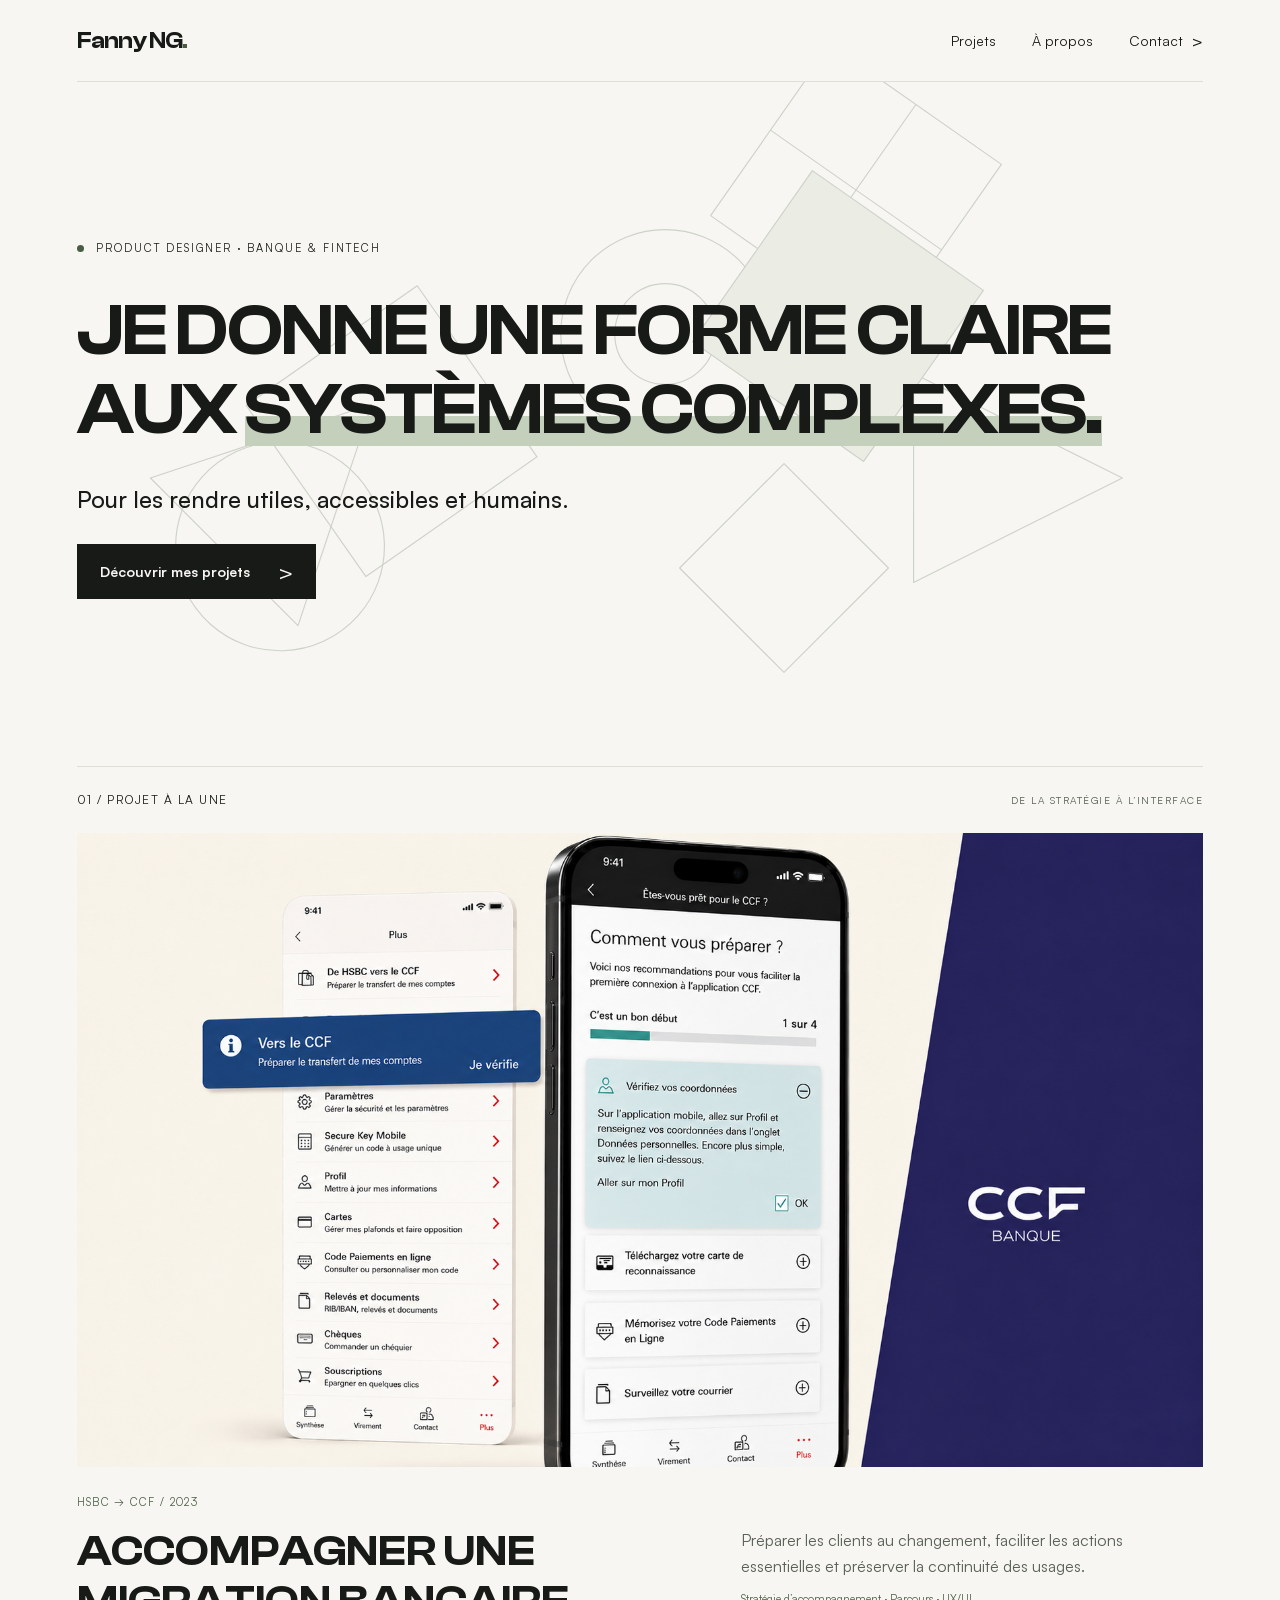
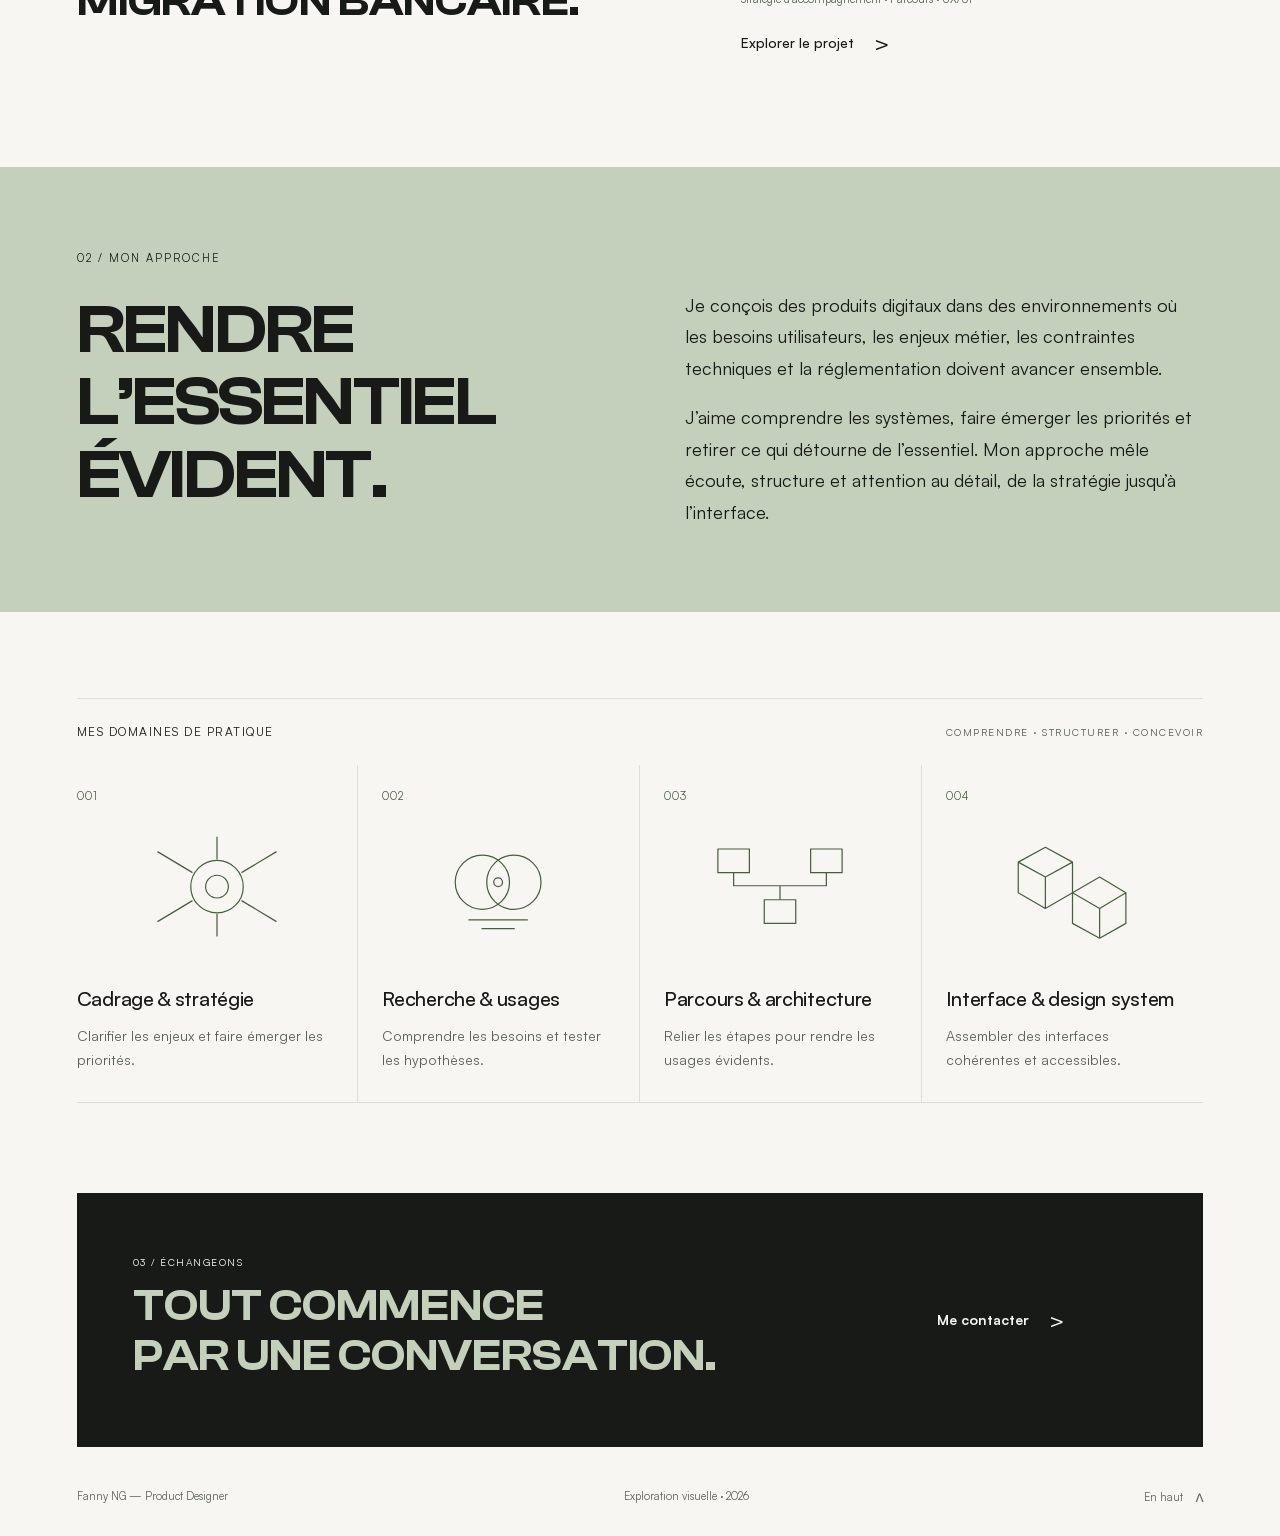
==== commit 3b9e3bff: "Séparer le portfolio en pages" ====
--- a/index.html
+++ b/index.html
@@ -243,9 +243,7 @@
 .phase-description{margin-top:28px!important}.popin-gallery{display:grid;grid-template-columns:repeat(2,minmax(0,1fr));gap:20px 35px}.case .web-context{max-width:880px;margin:35px auto}
 .asset-scroll img{width:auto;max-width:100%;height:auto;max-height:none;margin:0 auto}.asset-scroll img.natural{max-width:none;margin:0}.asset-toolbar button{color:var(--bg)}
 @media(max-width:800px){.check-entry{grid-template-columns:1fr;gap:28px;margin:30px 0 40px}.check-entry .evidence{max-width:320px;margin:auto}.check-entry>div{order:-1}.check-gallery{grid-template-columns:1fr;gap:40px}.check-gallery .evidence{width:100%;max-width:350px;margin:auto}.check-details{grid-template-columns:1fr;gap:20px}.check-details .evidence{max-width:350px;margin:20px auto}.phase-pair{grid-template-columns:1fr;gap:32px}.phase-pair .phase-phone{max-width:350px;width:100%;margin:auto}.popin-gallery{grid-template-columns:1fr}.case .cs-nav{gap:8px 18px}.asset-toolbar button{padding:10px 12px}}
-</style></head><body><a class="skip" href="#main">Aller au contenu</a><div id="home"><div class="wrap"><header class="nav"><a class="brand" href="#accueil">Fanny NG<span>.</span></a><nav aria-label="Navigation principale"><a href="#projets">Projets</a><a href="#apropos">À propos</a><a href="#contact">Contact <span class="action-chevron " aria-hidden="true">&gt;</span></a></nav></header><main id="main"><section class="hero" id="accueil"><div class="clarity-art hero-background" aria-hidden="true"><svg class="clarity-svg" viewBox="0 0 360 190" preserveAspectRatio="xMidYMid slice" aria-hidden="true"><g class="clarity-guides" fill="none" stroke="currentColor" stroke-width="1"><path d="M45 35H315M45 95H315M45 155H315M75 15V175M145 15V175M215 15V175M285 15V175"/></g><g fill="none" stroke="currentColor" stroke-width="1.5"><g class="module m1"><rect x="46" y="36" width="58" height="58"/></g><g class="module m2"><circle cx="145" cy="65" r="29"/></g><g class="module m3"><path d="M186 94L215 36L244 94Z"/></g><g class="module m4"><path d="M256 36H314V94H256ZM256 65H314M285 36V94"/></g><g class="module m5"><circle cx="75" cy="125" r="29"/><circle cx="75" cy="125" r="14"/></g><g class="module m6"><path d="M116 154L145 96L174 154Z"/></g><g class="module m7"><rect x="186" y="96" width="58" height="58" fill="#c4d0bc"/></g><g class="module m8"><path d="M256 125L285 96L314 125L285 154Z"/></g></g></svg></div><div class="eyebrow"><i class="dot"></i> Product Designer · Banque & fintech</div><h1><span class="hero-line">Je donne une forme claire</span> <span class="hero-line">aux <em>systèmes complexes.</em></span></h1><div class="hero-bottom"><div class="hero-message"><p>Pour les rendre utiles, accessibles et humains.</p><a class="link hero-cta" href="#projets">Découvrir mes projets <span class="action-chevron " aria-hidden="true">&gt;</span></a></div></div></section><section id="projets"><div class="section-title"><span>01 / Projet à la une</span><small>De la stratégie à l’interface</small></div><a class="project" href="#case-hsbc" aria-label="Lire le projet HSBC vers CCF"><div class="project-image"><span class="project-open" aria-hidden="true">&gt;</span><img src="assets/9ace51d70e29b433.png" alt="Visuel du projet : menu HSBC et checklist de préparation à la migration vers CCF"></div><div class="project-copy"><span class="eyebrow">HSBC → CCF / 2023</span><h2>Accompagner une<br>migration bancaire.</h2><p>Préparer les clients au changement, faciliter les actions essentielles et préserver la continuité des usages.</p><div class="tags">Stratégie d’accompagnement · Parcours · UX/UI</div><span class="link action-secondary">Explorer le projet <span class="action-chevron " aria-hidden="true">&gt;</span></span></div></a></section><section class="about" id="apropos"><div><span class="eyebrow">02 / Mon approche</span><h2>Rendre<br> l’essentiel<br> évident.</h2></div><div><p>Je conçois des produits digitaux dans des environnements où les besoins utilisateurs, les enjeux métier, les contraintes techniques et la réglementation doivent avancer ensemble.</p><p>J’aime comprendre les systèmes, faire émerger les priorités et retirer ce qui détourne de l’essentiel. Mon approche mêle écoute, structure et attention au détail, de la stratégie jusqu’à l’interface.</p></div></section><section class="expertise" aria-label="Domaines de pratique"><div class="section-title"><span>Mes domaines de pratique</span><small>Comprendre · Structurer · Concevoir</small></div><div class="practices"><div class="practice" tabindex="0"><span class="practice-num">001</span><svg viewBox="0 0 160 130" aria-hidden="true" fill="none" stroke="currentColor" stroke-width="1.4" stroke-linejoin="round"><circle cx="80" cy="60" r="30"/><circle cx="80" cy="60" r="13"/><path d="M12 20L52 44M12 100L52 76M148 20L108 44M148 100L108 76M80 3V29M80 91V117"/></svg><h3>Cadrage & stratégie</h3><p>Clarifier les enjeux et faire émerger les priorités.</p></div><div class="practice" tabindex="0"><span class="practice-num">002</span><svg viewBox="0 0 160 130" aria-hidden="true" fill="none" stroke="currentColor" stroke-width="1.4" stroke-linejoin="round"><circle cx="61" cy="55" r="31"/><circle cx="97" cy="55" r="31"/><path d="M45 98H113M60 108H98"/><circle cx="79" cy="55" r="5"/></svg><h3>Recherche & usages</h3><p>Comprendre les besoins et tester les hypothèses.</p></div><div class="practice" tabindex="0"><span class="practice-num">003</span><svg viewBox="0 0 160 130" aria-hidden="true" fill="none" stroke="currentColor" stroke-width="1.4" stroke-linejoin="round"><rect x="9" y="17" width="36" height="27"/><rect x="62" y="75" width="36" height="27"/><rect x="115" y="17" width="36" height="27"/><path d="M27 44V59H80V75M80 59H133V44"/></svg><h3>Parcours & architecture</h3><p>Relier les étapes pour rendre les usages évidents.</p></div><div class="practice" tabindex="0"><span class="practice-num">004</span><svg viewBox="0 0 160 130" aria-hidden="true" fill="none" stroke="currentColor" stroke-width="1.4" stroke-linejoin="round"><path d="M30 32L61 15L92 32L61 49ZM30 32V67L61 85L92 67V32M61 49V85M92 67L123 49L153 67L123 85ZM92 67V102L123 119L153 102V67M123 85V119"/></svg><h3>Interface & design system</h3><p>Assembler des interfaces cohérentes et accessibles.</p></div></div></section><section class="contact" id="contact"><div><small>03 / ÉCHANGEONS</small><h2>Tout commence<br>par une conversation.</h2></div><details><summary class="action-secondary">Me contacter <span class="action-chevron " aria-hidden="true">&gt;</span></summary><p>Les coordonnées de contact seront ajoutées à la version finale du portfolio.</p></details></section></main><footer><span>Fanny NG — Product Designer</span><span>Exploration visuelle · 2026</span><a href="#accueil">En haut <span class="action-chevron chevron-up" aria-hidden="true">&gt;</span></a></footer></div></div><div class="case hidden" id="case"><div class="wrap"><header class="nav"><a class="brand" href="#accueil">Fanny NG<span>.</span></a><nav aria-label="Navigation du projet"><a href="#projets">Tous les projets <span class="action-chevron chevron-back" aria-hidden="true">&gt;</span></a></nav></header><main><section class="case-header"><a class="back action-text" href="#projets"><span class="action-chevron chevron-back" aria-hidden="true">&gt;</span> Retour aux projets</a><h1>Accompagner la migration digitale de HSBC France vers CCF.</h1><p class="lead">Concevoir un plan de communication digital pour préparer les clients, anticiper les frictions et accompagner leur passage vers un nouvel environnement bancaire.</p></section><div class="meta"><div><small>MON RÔLE</small><p>UX/UI Designer<br>au sein de l’équipe digitale</p></div><div><small>PÉRIODE</small><p>Janvier — décembre 2023</p></div><div><small>CONTRIBUTIONS</small><p>Tests, stratégie d’accompagnement,<br>parcours, interfaces et contenus</p></div></div><img class="case-cover" src="assets/9ace51d70e29b433.png" alt="La checklist de préparation HSBC vers CCF"><nav class="cs-nav" aria-label="Sommaire du projet"><a href="#chap0">Contexte</a><a href="#chap1">Besoins</a><a href="#chap2">Dispositif</a><a href="#chap4">Checklist mobile</a><a href="#chap5">Page dédiée</a><a href="#chap6">Bannières</a><a href="#chap-web">Supports complémentaires</a><a href="#chap10">Résultats</a></nav><article class="cs-story"><section id="chap0" class="cs-section "><div class="cs-heading"><span class="cs-kicker">01 / Le point de départ</span><h2>Aller au-delà du relais<br> des courriers.</h2></div><div class="cs-two"><div><p class="cs-intro">Le passage de HSBC France à CCF impliquait d’accompagner environ 800 000 clients vers un nouveau système bancaire et un nouvel espace client.</p><p>La Communication nous demandait initialement de relayer les courriers officiels dans les espaces digitaux. Ces « formal comm » portaient l’ensemble des informations liées à la transformation.</p><p>Dans l’équipe digitale, nous avons proposé d’aller plus loin : construire un plan de communication digital complémentaire, pour aider les clients à comprendre les changements, anticiper leurs conséquences et se préparer à leur nouvel environnement.</p></div><aside class="cs-callout"><span class="cs-kicker">Notre ambition</span><h3>Préparer les clients.<br> Préserver leur autonomie.</h3><p>Contribuer au meilleur onboarding possible, limiter les frictions et accompagner les clients dans un changement susceptible de susciter du mécontentement.</p><p>L’enjeu était aussi opérationnel : réduire le risque de saturation du Centre de Relation Client et des conseillers du réseau.</p></aside></div><blockquote>Comment accompagner chaque client vers le CCF sans lui faire porter toute la complexité de la migration ?</blockquote><div class="cs-contribution"><span class="cs-kicker">Ma contribution</span><p>Avec la PO en charge du projet, j’ai construit la proposition : exploration de plusieurs dispositifs, conception des parcours et des interfaces, hiérarchisation des contenus et recommandations pour les arbitrages. Les propositions étaient discutées avec l’équipe digitale, partagées au marketing et enrichies avec le CRM.</p></div></section><section id="chap1" class="cs-section cs-dark"><div class="cs-heading"><span class="cs-kicker">02 / Comprendre les besoins</span><h2>Anticiper ce que les clients<br> allaient vivre.</h2></div><p class="cs-intro">Nous avons croisé les tests du futur onboarding, notre connaissance de l’environnement digital, les arrêts de services documentés par la Communication et les données de connexion.</p><div class="cs-three"><div class="cs-tile"><span class="cs-number">01</span><h3>Pouvoir se connecter</h3><p>Un numéro de mobile à jour et un identifiant CCF accessible étaient nécessaires pour réaliser le futur onboarding en autonomie.</p></div><div class="cs-tile"><span class="cs-number">02</span><h3>Préserver ses usages</h3><p>Les changements touchaient aussi les paiements, les virements, les comptes internationaux ou Personal Economy, un service de gestion de budget et d’agrégation de comptes. Il fallait expliquer leurs conséquences et les actions utiles, au-delà d’une date d’arrêt.</p></div><div class="cs-tile"><span class="cs-number">03</span><h3>Tenir compte des habitudes</h3><p>Les données d’activité à 30 et 90 jours et les fréquences de connexion montraient un usage plus régulier de l’app. Nous avons adapté l’accompagnement aux habitudes de chaque canal, sans personnaliser le rythme pour chaque client.</p></div></div></section><section id="chap2" class="cs-section "><div class="cs-heading"><span class="cs-kicker">03 / Le plan de communication digital</span><h2>Un dispositif commun.<br> Des rôles complémentaires.</h2></div><p class="cs-intro">Le web et l’application suivaient un calendrier commun en trois temps. Chaque support intervenait à un moment précis de la préparation, avec une fonction complémentaire.</p><div class="system-map"><div class="system-core"><span class="cs-kicker">Le point de référence · Web et app</span><h3>La page « Vers le CCF »</h3><p>Centraliser les informations et le calendrier, avec des contenus adaptés au profil du client et progressivement précisés à l’approche de la migration.</p></div><div class="system-grid"><div class="cs-tile"><div class="support-symbol"><svg viewBox="0 0 64 64" fill="none" stroke="currentColor" stroke-width="1.35" stroke-linecap="round" stroke-linejoin="round" aria-hidden="true"><rect x="7" y="10" width="50" height="42"/><path d="M7 20h50M14 15h2m4 0h2m4 0h2"/><rect x="14" y="27" width="36" height="11"/><path d="M14 44h22"/></svg><span class="cs-number">01</span></div><h3>Bannières générales</h3><p>Rendre le dispositif visible sur la synthèse des comptes et inviter à consulter la page. Leur apparence et leur message évoluaient dans le temps.</p></div><div class="cs-tile"><div class="support-symbol"><svg viewBox="0 0 64 64" fill="none" stroke="currentColor" stroke-width="1.35" stroke-linecap="round" stroke-linejoin="round" aria-hidden="true"><path d="M9 12h28v14H9zM37 19h13v22M20 26v15h14"/><rect x="28" y="35" width="29" height="17"/><path d="m35 43 4 4 9-9"/></svg><span class="cs-number">02</span></div><h3>Bannières contextuelles</h3><p>Expliquer un changement au sein du parcours concerné, avec une consigne directement liée à l’usage.</p></div><div class="cs-tile"><div class="support-symbol"><svg viewBox="0 0 64 64" fill="none" stroke="currentColor" stroke-width="1.35" stroke-linecap="round" stroke-linejoin="round" aria-hidden="true"><rect x="17" y="5" width="30" height="54" rx="3"/><path d="M27 10h10M28 54h8m-12-34 3 3 5-6m-8 16 3 3 5-6m3-8h7m-7 13h7M24 45h17"/></svg><span class="cs-number">03</span></div><h3>Checklist mobile</h3><p>Permettre aux clients de vérifier leur préparation et d’accéder aux actions essentielles.</p></div><div class="cs-tile"><div class="support-symbol"><svg viewBox="0 0 64 64" fill="none" stroke="currentColor" stroke-width="1.35" stroke-linecap="round" stroke-linejoin="round" aria-hidden="true"><rect x="6" y="10" width="52" height="42"/><path d="M6 20h52"/><rect x="18" y="26" width="28" height="20" fill="var(--paper)"/><path d="M24 32h16m-16 7h9m7-10 3 3m0-3-3 3"/></svg><span class="cs-number">04</span></div><h3>Pop-ins web</h3><p>Présenter un message prioritaire à la connexion, avec une seule pop-in par connexion.</p></div><div class="cs-tile"><div class="support-symbol"><svg viewBox="0 0 64 64" fill="none" stroke="currentColor" stroke-width="1.35" stroke-linecap="round" stroke-linejoin="round" aria-hidden="true"><path d="M22 32V17a10 10 0 0 1 20 0v15l5 8H17zM27 46a5 5 0 0 0 10 0M12 15a23 23 0 0 0-2 15M52 15a23 23 0 0 1 2 15"/><path d="M17 57h30"/></svg><span class="cs-number">05</span></div><h3>Push mobiles</h3><p>Réserver les notifications aux échéances les plus importantes, pour informer aussi les clients qui n’ouvraient pas leur app.</p></div><div class="cs-tile"><div class="support-symbol"><svg viewBox="0 0 64 64" fill="none" stroke="currentColor" stroke-width="1.35" stroke-linecap="round" stroke-linejoin="round" aria-hidden="true"><rect x="7" y="17" width="50" height="33"/><path d="m7 17 25 19 25-19M7 50l17-20m33 20L40 30M17 11h30"/></svg><span class="cs-number">06</span></div><h3>Courriers officiels</h3><p>Conserver l’information exhaustive du plan de communication, accessible depuis l’espace client.</p></div></div><p class="system-note">Cette répartition permettait de présenter chaque information dans le bon contexte d’usage et d’éviter une surcharge cognitive.</p></div></section><section id="chap4" class="cs-section cs-soft"><div class="cs-heading"><span class="cs-kicker">04 / Focus · La checklist mobile</span><h2>Préparer le changement,<br> une action à la fois.</h2></div><p class="cs-intro">Une approche mobile first : depuis leur application habituelle, aider les clients à identifier les actions prioritaires et à préparer leur arrivée au CCF.</p><div class="check-entry"><figure class="evidence entry-screen"><button class="evidence-open" type="button" aria-label="Agrandir : Un accès depuis le menu de l’app"><img loading="lazy" src="assets/46b3c2ef15cc73b0.png" alt="Un accès depuis le menu de l’app"><span>Voir l’écran complet <span aria-hidden="true">＋</span></span></button><figcaption><strong>Un accès depuis le menu de l’app</strong><p>La bannière « Prêt pour le CCF ? » invite le client à vérifier sa préparation.</p></figcaption></figure><div><span class="cs-kicker">De l’information à la préparation</span><h3>Quatre priorités pour faciliter la transition.</h3><p>Vérifier ses coordonnées, télécharger sa carte de reconnaissance, mémoriser son Code Paiements en Ligne et consulter son courrier : la checklist rassemble les démarches utiles et donne accès aux fonctionnalités existantes.</p><p>Les besoins plus spécifiques — virements avec des livrets d’épargne et comptes HSBC à l’étranger — sont regroupés dans « Allez plus loin ».</p></div></div><div class="check-gallery"><figure class="evidence check-screen"><button class="evidence-open" type="button" aria-label="Agrandir : 01 · Identifier les priorités"><img loading="lazy" src="assets/87b39cbd24e31fe4.png" alt="01 · Identifier les priorités"><span>Voir l’écran complet <span aria-hidden="true">＋</span></span></button><figcaption><strong>01 · Identifier les priorités</strong><p>Une vue synthétique des quatre actions. Les explications se déplient à la demande.</p></figcaption></figure><figure class="evidence check-screen"><button class="evidence-open" type="button" aria-label="Agrandir : 02 · Agir et confirmer"><img loading="lazy" src="assets/6b7f1f8121941120.png" alt="02 · Agir et confirmer"><span>Voir l’écran complet <span aria-hidden="true">＋</span></span></button><figcaption><strong>02 · Agir et confirmer</strong><p>Un lien vers le parcours utile, puis une confirmation manuelle par le client.</p></figcaption></figure><figure class="evidence check-screen"><button class="evidence-open" type="button" aria-label="Agrandir : 03 · Visualiser sa progression"><img loading="lazy" src="assets/4dcba12946327c6e.png" alt="03 · Visualiser sa progression"><span>Voir l’écran complet <span aria-hidden="true">＋</span></span></button><figcaption><strong>03 · Visualiser sa progression</strong><p>Les étapes validées changent d’état. Le compteur et le message accompagnent l’avancement.</p></figcaption></figure></div><div class="cs-three"><div class="cs-tile"><span class="cs-number">01</span><h3>Hiérarchiser les actions</h3><p>Quatre priorités composent le compteur. Les démarches complémentaires restent accessibles sans modifier cette progression.</p></div><div class="cs-tile"><span class="cs-number">02</span><h3>Relier aux parcours</h3><p>Les liens donnent accès au profil, à la carte de reconnaissance, au code de paiement et aux documents.</p></div><div class="cs-tile"><span class="cs-number">03</span><h3>Révéler le détail à la demande</h3><p>Les accordéons permettent de consulter les consignes au fil des besoins, en conservant une vue d’ensemble des priorités.</p></div></div><div class="cs-decision"><span class="cs-kicker">Un compromis de réalisation</span><h3>Faciliter l’action avec une validation manuelle.</h3><p>Détecter automatiquement les actions réalisées demandait des développements importants sur une application destinée à fermer. Nous avons conservé une confirmation par le client tout en facilitant l’accès aux parcours. La progression représente donc les actions qu’il déclare avoir réalisées.</p></div><details class="cs-detail"><summary>Voir les consignes et les démarches complémentaires<span aria-hidden="true">+</span></summary><div class="check-details"><figure class="evidence detail-phone"><button class="evidence-open" type="button" aria-label="Agrandir : Les quatre actions détaillées"><img loading="lazy" src="assets/3f8f9730cd5cd450.png" alt="Les quatre actions détaillées"><span>Voir l’écran complet <span aria-hidden="true">＋</span></span></button><figcaption><strong>Les quatre actions détaillées</strong><p>Les consignes et les accès directs, avec les accordéons ouverts.</p></figcaption></figure><figure class="evidence detail-phone"><button class="evidence-open" type="button" aria-label="Agrandir : Des besoins spécifiques à anticiper"><img loading="lazy" src="assets/5b16b35bf25864d4.png" alt="Des besoins spécifiques à anticiper"><span>Voir l’écran complet <span aria-hidden="true">＋</span></span></button><figcaption><strong>Des besoins spécifiques à anticiper</strong><p>Une action complémentaire peut être cochée sans faire progresser le compteur des quatre priorités.</p></figcaption></figure></div></details></section><section id="chap5" class="cs-section cs-soft"><div class="cs-heading"><span class="cs-kicker">05 / La page dédiée</span><h2>Construire une expérience<br> cohérente, sans tout accumuler.</h2></div><div class="cs-two"><p class="cs-intro">Une fois le projet engagé, les équipes métiers souhaitaient chacune ajouter leurs informations à la page. Leur accumulation risquait de masquer les priorités des clients.</p><div><p>Avec la PO, nous formulions des recommandations pour préserver une expérience cohérente. La Head of Digital arbitrait sur cette base.</p><p>Notre ligne directrice était claire : l’exhaustivité appartenait au courrier officiel ; le dispositif digital devait aider le client à comprendre ce qui le concernait et à agir.</p></div></div><div class="cs-decision"><span class="cs-kicker">Un choix éditorial</span><h3>Sélectionner, hiérarchiser et répartir l’information.</h3><p>Nous raccourcissions les textes, faisions ressortir l’essentiel et reportions certaines précisions à une phase ultérieure. Les informations très spécifiques, uniquement informatives et avec peu d’impact au quotidien pouvaient rester dans les courriers officiels.</p></div><div class="cs-three"><div class="cs-tile"><span class="cs-number">A</span><h3>Selon le profil</h3><p>Un client n’utilisant pas Personal Economy ne voyait pas l’encart correspondant. Les informations étaient ciblées selon les services concernés.</p></div><div class="cs-tile"><span class="cs-number">B</span><h3>Selon la période</h3><p>La page évoluait en trois grandes phases. Les encarts eux-mêmes devenaient plus précis à l’approche des échéances pour éviter de surcharger les clients trop tôt.</p></div><div class="cs-tile"><span class="cs-number">C</span><h3>À l’échelle de la page</h3><p>Nous avons étudié les configurations réunissant le maximum d’encarts pour évaluer la quantité d’informations à transmettre, y compris sur mobile.</p></div></div><div class="phase-tabs" role="tablist" aria-label="Évolution de la page Vers le CCF"><button role="tab" aria-selected="true" aria-controls="phase0" id="phase-tab0" tabindex="0">01 · Début novembre</button><button role="tab" aria-selected="false" aria-controls="phase1" id="phase-tab1" tabindex="-1">02 · Début décembre</button><button role="tab" aria-selected="false" aria-controls="phase2" id="phase-tab2" tabindex="-1">03 · Mi-décembre</button></div><div id="phase0" role="tabpanel" aria-labelledby="phase-tab0" ><p class="phase-description">Poser les premiers repères et inviter à vérifier ses coordonnées.</p><div class="phase-pair"><figure class="evidence phase-phone"><button class="evidence-open" type="button" aria-label="Agrandir : Mobile · Début novembre"><img loading="lazy" src="assets/5ff193408dbf7f59.png" alt="Mobile · Début novembre"><span>Voir l’écran complet <span aria-hidden="true">＋</span></span></button><figcaption><strong>Mobile · Début novembre</strong><p>Lecture verticale des informations et des démarches.</p></figcaption></figure><figure class="evidence phase-desktop"><button class="evidence-open" type="button" aria-label="Agrandir : Web · Début novembre"><img loading="lazy" src="assets/90f619f570cd241d.png" alt="Web · Début novembre"><span>Voir l’écran complet <span aria-hidden="true">＋</span></span></button><figcaption><strong>Web · Début novembre</strong><p>Déclinaison dans l’espace client desktop.</p></figcaption></figure></div></div><div id="phase1" role="tabpanel" aria-labelledby="phase-tab1" hidden><p class="phase-description">Préciser les premiers arrêts de services et les démarches à anticiper.</p><div class="phase-pair"><figure class="evidence phase-phone"><button class="evidence-open" type="button" aria-label="Agrandir : Mobile · Début décembre"><img loading="lazy" src="assets/75bd264851c972f5.png" alt="Mobile · Début décembre"><span>Voir l’écran complet <span aria-hidden="true">＋</span></span></button><figcaption><strong>Mobile · Début décembre</strong><p>Lecture verticale des informations et des démarches.</p></figcaption></figure><figure class="evidence phase-desktop"><button class="evidence-open" type="button" aria-label="Agrandir : Web · Début décembre"><img loading="lazy" src="assets/aa528f8bc352d9ea.png" alt="Web · Début décembre"><span>Voir l’écran complet <span aria-hidden="true">＋</span></span></button><figcaption><strong>Web · Début décembre</strong><p>Déclinaison dans l’espace client desktop.</p></figcaption></figure></div></div><div id="phase2" role="tabpanel" aria-labelledby="phase-tab2" hidden><p class="phase-description">Mettre en avant les identifiants CCF et les échéances de fermeture.</p><div class="phase-pair"><figure class="evidence phase-phone"><button class="evidence-open" type="button" aria-label="Agrandir : Mobile · Mi-décembre"><img loading="lazy" src="assets/2d259d800cf1f740.png" alt="Mobile · Mi-décembre"><span>Voir l’écran complet <span aria-hidden="true">＋</span></span></button><figcaption><strong>Mobile · Mi-décembre</strong><p>Lecture verticale des informations et des démarches.</p></figcaption></figure><figure class="evidence phase-desktop"><button class="evidence-open" type="button" aria-label="Agrandir : Web · Mi-décembre"><img loading="lazy" src="assets/f7156642849010f8.png" alt="Web · Mi-décembre"><span>Voir l’écran complet <span aria-hidden="true">＋</span></span></button><figcaption><strong>Web · Mi-décembre</strong><p>Déclinaison dans l’espace client desktop.</p></figcaption></figure></div></div><details class="cs-detail"><summary>Voir le cas avec le maximum d’encarts<span aria-hidden="true">+</span></summary><div class="phase-pair"><figure class="evidence phase-phone"><button class="evidence-open" type="button" aria-label="Agrandir : Configuration mobile avec tous les encarts"><img loading="lazy" src="assets/9658b608374ed0c4.png" alt="Configuration mobile avec tous les encarts"><span>Voir l’écran complet <span aria-hidden="true">＋</span></span></button><figcaption><strong>Configuration mobile avec tous les encarts</strong><p>Un cas de densité maximale pour examiner la quantité d’informations.</p></figcaption></figure><figure class="evidence phase-desktop"><button class="evidence-open" type="button" aria-label="Agrandir : Configuration web avec tous les encarts"><img loading="lazy" src="assets/733945616a977b13.png" alt="Configuration web avec tous les encarts"><span>Voir l’écran complet <span aria-hidden="true">＋</span></span></button><figcaption><strong>Configuration web avec tous les encarts</strong><p>Les différents messages réunis dans une même page.</p></figcaption></figure></div></details><div class="cs-contribution"><span class="cs-kicker">Exemple · Personal Economy</span><p>Le besoin allait au-delà de connaître la date de fin : comprendre les possibilités de poursuite du service à ses frais et, si nécessaire, récupérer ses historiques. Les maquettes montrent notamment un mode d’emploi dépliable pour l’export.</p></div></section><section id="chap6" class="cs-section "><div class="cs-heading"><span class="cs-kicker">06 / Visibilité et contexte</span><h2>Faire émerger le message<br> au moment utile.</h2></div><p class="cs-intro">Les bannières générales ramenaient vers la page dédiée. Dans les parcours, les bannières contextuelles précisaient directement les conséquences sur l’usage et les actions à anticiper.</p><div class="banner-gallery"><figure class="evidence"><button class="evidence-open" type="button" aria-label="Agrandir : Accompagner"><img loading="lazy" src="assets/841c971629b1b388.jpg" alt="Accompagner"><span>Agrandir <span aria-hidden="true">＋</span></span></button><figcaption><strong>Accompagner</strong><p>Un premier message général renvoie vers la page d’information.</p></figcaption></figure><figure class="evidence"><button class="evidence-open" type="button" aria-label="Agrandir : Préparer les interruptions"><img loading="lazy" src="assets/a4df77c3ca9491fd.jpg" alt="Préparer les interruptions"><span>Agrandir <span aria-hidden="true">＋</span></span></button><figcaption><strong>Préparer les interruptions</strong><p>Le changement d’apparence accompagne l’annonce des premiers arrêts.</p></figcaption></figure><figure class="evidence"><button class="evidence-open" type="button" aria-label="Agrandir : Rappeler la fermeture"><img loading="lazy" src="assets/ca8b4a5c9f9ddd47.jpg" alt="Rappeler la fermeture"><span>Agrandir <span aria-hidden="true">＋</span></span></button><figcaption><strong>Rappeler la fermeture</strong><p>La date de fermeture de l’environnement HSBC devient explicite.</p></figcaption></figure></div><div class="context-evidence"><figure class="evidence"><button class="evidence-open" type="button" aria-label="Agrandir : Un message dans le parcours concerné"><img loading="lazy" src="assets/28eeeb956ffea722.png" alt="Un message dans le parcours concerné"><span>Agrandir <span aria-hidden="true">＋</span></span></button><figcaption><strong>Un message dans le parcours concerné</strong><p>Une consigne liée à l’usage, au sein de l’espace International.</p></figcaption></figure><div><span class="cs-kicker">Une information située</span><h3>Expliquer ce qui change<br> là où le client en a besoin.</h3><p>Pour Global Transfer, le message invitait à anticiper l’arrêt en ajoutant les comptes HSBC hors de France à la liste des bénéficiaires. Dans les virements, d’autres messages précisaient les échéances d’interruption.</p><h3>Attirer l’attention sans inquiéter.</h3><p>Nous avons écarté une proposition de bannière rouge, jugée trop alarmante en revue d’équipe, au profit de l’orange du Design System.</p></div></div></section><section id="chap-web" class="cs-section"><div class="cs-heading"><span class="cs-kicker">07 / Les supports complémentaires</span><h2>Prolonger l’accompagnement<br> selon les usages.</h2></div><div class="cs-two"><div><span class="cs-kicker">Web · Des connexions moins fréquentes</span><h3>Une seule pop-in par connexion.</h3><p>Sur le web, les messages suivaient un calendrier et des priorités : d’abord ceux qui nécessitaient une action, puis les échéances de désactivation, avec des rappels de type « J‑XX ».</p></div><div><span class="cs-kicker">En dehors de l’app · Les push</span><h3>Rappeler les échéances essentielles.</h3><p>Les push étaient réservés aux informations calendaires les plus importantes, pour toucher aussi les clients qui n’ouvraient pas leur application.</p></div></div><figure class="evidence web-context"><button class="evidence-open" type="button" aria-label="Agrandir : Un rappel dans l’espace web"><img loading="lazy" src="assets/cf7a846268757665.jpg" alt="Un rappel dans l’espace web"><span>Voir l’écran complet <span aria-hidden="true">＋</span></span></button><figcaption><strong>Un rappel dans l’espace web</strong><p>Exemple : anticiper l’arrêt de Global View / Global Transfer en ajoutant ses comptes internationaux aux bénéficiaires.</p></figcaption></figure><details class="cs-detail"><summary>Voir les messages par service<span aria-hidden="true">+</span></summary><div class="popin-gallery"><figure class="evidence "><button class="evidence-open" type="button" aria-label="Agrandir : Virements programmés"><img loading="lazy" src="assets/bbe7e6086544e1d1.png" alt="Virements programmés"><span>Voir l’écran complet <span aria-hidden="true">＋</span></span></button><figcaption><strong>Virements programmés</strong><p>Vérifier les virements impliquant des livrets d’épargne.</p></figcaption></figure><figure class="evidence "><button class="evidence-open" type="button" aria-label="Agrandir : Carte bancaire"><img loading="lazy" src="assets/2c20dd9209b46a42.png" alt="Carte bancaire"><span>Voir l’écran complet <span aria-hidden="true">＋</span></span></button><figcaption><strong>Carte bancaire</strong><p>Rassurer sur la continuité et préparer les paiements en ligne.</p></figcaption></figure><figure class="evidence "><button class="evidence-open" type="button" aria-label="Agrandir : Apple Pay"><img loading="lazy" src="assets/4a5b1c9559430a0a.png" alt="Apple Pay"><span>Voir l’écran complet <span aria-hidden="true">＋</span></span></button><figcaption><strong>Apple Pay</strong><p>Annoncer une interruption temporaire et les dispositions à anticiper.</p></figcaption></figure><figure class="evidence "><button class="evidence-open" type="button" aria-label="Agrandir : Débit différé"><img loading="lazy" src="assets/f85331f579845e2e.png" alt="Débit différé"><span>Voir l’écran complet <span aria-hidden="true">＋</span></span></button><figcaption><strong>Débit différé</strong><p>Préciser la date de prélèvement et le relevé concerné.</p></figcaption></figure><figure class="evidence "><button class="evidence-open" type="button" aria-label="Agrandir : Titres et PEA"><img loading="lazy" src="assets/1998b91e33851640.png" alt="Titres et PEA"><span>Voir l’écran complet <span aria-hidden="true">＋</span></span></button><figcaption><strong>Titres et PEA</strong><p>Expliquer le devenir des ordres lors du transfert.</p></figcaption></figure><figure class="evidence "><button class="evidence-open" type="button" aria-label="Agrandir : Livret sans compte courant"><img loading="lazy" src="assets/5a93436cb99f50d7.png" alt="Livret sans compte courant"><span>Voir l’écran complet <span aria-hidden="true">＋</span></span></button><figcaption><strong>Livret sans compte courant</strong><p>Orienter vers le conseiller pour préparer l’accès à distance.</p></figcaption></figure></div></details><details class="cs-detail"><summary>Comment nous avons construit et ajusté le dispositif<span aria-hidden="true">+</span></summary><div class="cs-detail-body"><p>Avec la PO, nous avons exploré plusieurs idées et dispositifs avant de les mettre en forme. Nos propositions étaient régulièrement challengées par l’équipe digitale lors des échanges agiles.</p><p>Le projet a ensuite été partagé au marketing. Le CRM a notamment contribué aux push mobiles et aux encarts personnalisés de la page web. Les échanges avec les développeurs permettaient d’ajuster les solutions aux contraintes de réalisation.</p><p>Le report de la migration a demandé des ajustements du calendrier, tout en conservant la logique générale du dispositif.</p></div></details></section><section id="chap10" class="cs-section"><div class="cs-heading"><span class="cs-kicker">08 / Résultats</span><h2>Une portée importante.<br> Une migration accompagnée.</h2></div><div class="cs-metric-main"><span class="cs-kicker">Portée de la page « Vers CCF »</span><strong>170 000</strong><p>clients uniques ont consulté la page d’accompagnement.</p></div><p class="cs-kicker cs-space">À l’échelle de la migration globale</p><div class="cs-three cs-metrics"><div><strong>400 000+</strong><p>clients enrôlés dans le nouvel environnement CCF.</p></div><div><strong>90 % +</strong><p>des clients digitaux actifs migrés.</p></div><div><strong>Plusieurs milliers</strong><p>d’activations dès la première heure.</p></div></div></section><section id="chap11" class="cs-section cs-dark cs-ending"><div class="cs-heading"><span class="cs-kicker">09 / Ce que j’en retiens</span><h2>Anticiper l’expérience.<br> Hiérarchiser l’information.</h2></div><div class="cs-width"><p class="cs-intro">Ce projet m’a montré que l’expérience d’une migration commence bien avant l’arrivée dans le nouvel environnement. Permettre aux clients de vérifier leurs coordonnées, de retrouver leurs accès et d’anticiper les changements d’usage faisait déjà partie de l’expérience CCF.</p><p>Mon rôle a consisté à transformer un volume important d’informations métiers en un parcours lisible et actionnable. Avec la PO, j’ai défendu une hiérarchie fondée sur les besoins clients pour éviter la surcharge cognitive : identifier les actions prioritaires, les présenter au bon moment et choisir le support adapté. Ces arbitrages ont permis de préserver la cohérence du dispositif malgré la multiplication des messages et des contraintes.</p></div><blockquote>Hiérarchiser, c’était permettre aux clients d’agir sans leur faire porter la complexité de la migration.</blockquote></section><a class="link case-return action-secondary" href="#projets">Retour aux projets <span class="action-chevron chevron-back" aria-hidden="true">&gt;</span></a></article></main><footer><span>Fanny NG — Product Designer</span><span>Version de travail · Données à valider avant publication</span></footer></div></div><dialog class="asset-dialog" aria-labelledby="asset-title"><div class="asset-toolbar"><p id="asset-title"></p><div class="asset-tools"><button type="button" id="asset-zoom" aria-pressed="false">Taille réelle</button><button type="button" id="asset-close">Fermer ×</button></div></div><div class="asset-scroll"><img id="asset-full" alt=""></div></dialog><script>
-function route(){const h=location.hash;const isCase=h==='#case-hsbc'||h.startsWith('#chap');document.getElementById('home').classList.toggle('hidden',isCase);document.getElementById('case').classList.toggle('hidden',!isCase);document.title=isCase?'HSBC → CCF — Fanny NG':'Fanny NG — Product Designer';if(h==='#case-hsbc'){window.scrollTo(0,0)}else{requestAnimationFrame(()=>{const el=document.getElementById(h.slice(1));if(el)el.scrollIntoView()})}}window.addEventListener('hashchange',route);route();
-
+</style></head><body><a class="skip" href="#main">Aller au contenu</a><div id="home"><div class="wrap"><header class="nav"><a class="brand" href="#accueil">Fanny NG<span>.</span></a><nav aria-label="Navigation principale"><a href="#projets">Projets</a><a href="#apropos">À propos</a><a href="#contact">Contact <span class="action-chevron " aria-hidden="true">&gt;</span></a></nav></header><main id="main"><section class="hero" id="accueil"><div class="clarity-art hero-background" aria-hidden="true"><svg class="clarity-svg" viewbox="0 0 360 190" preserveaspectratio="xMidYMid slice" aria-hidden="true"><g class="clarity-guides" fill="none" stroke="currentColor" stroke-width="1"><path d="M45 35H315M45 95H315M45 155H315M75 15V175M145 15V175M215 15V175M285 15V175"></path></g><g fill="none" stroke="currentColor" stroke-width="1.5"><g class="module m1"><rect x="46" y="36" width="58" height="58"></rect></g><g class="module m2"><circle cx="145" cy="65" r="29"></circle></g><g class="module m3"><path d="M186 94L215 36L244 94Z"></path></g><g class="module m4"><path d="M256 36H314V94H256ZM256 65H314M285 36V94"></path></g><g class="module m5"><circle cx="75" cy="125" r="29"></circle><circle cx="75" cy="125" r="14"></circle></g><g class="module m6"><path d="M116 154L145 96L174 154Z"></path></g><g class="module m7"><rect x="186" y="96" width="58" height="58" fill="#c4d0bc"></rect></g><g class="module m8"><path d="M256 125L285 96L314 125L285 154Z"></path></g></g></svg></div><div class="eyebrow"><i class="dot"></i> Product Designer · Banque &amp; fintech</div><h1><span class="hero-line">Je donne une forme claire</span> <span class="hero-line">aux <em>systèmes complexes.</em></span></h1><div class="hero-bottom"><div class="hero-message"><p>Pour les rendre utiles, accessibles et humains.</p><a class="link hero-cta" href="#projets">Découvrir mes projets <span class="action-chevron " aria-hidden="true">&gt;</span></a></div></div></section><section id="projets"><div class="section-title"><span>01 / Projet à la une</span><small>De la stratégie à l’interface</small></div><a class="project" href="projets/migration-hsbc-ccf/" aria-label="Lire le projet HSBC vers CCF"><div class="project-image"><span class="project-open" aria-hidden="true">&gt;</span><img src="assets/9ace51d70e29b433.png" alt="Visuel du projet : menu HSBC et checklist de préparation à la migration vers CCF"></div><div class="project-copy"><span class="eyebrow">HSBC → CCF / 2023</span><h2>Accompagner une<br>migration bancaire.</h2><p>Préparer les clients au changement, faciliter les actions essentielles et préserver la continuité des usages.</p><div class="tags">Stratégie d’accompagnement · Parcours · UX/UI</div><span class="link action-secondary">Explorer le projet <span class="action-chevron " aria-hidden="true">&gt;</span></span></div></a></section><section class="about" id="apropos"><div><span class="eyebrow">02 / Mon approche</span><h2>Rendre<br> l’essentiel<br> évident.</h2></div><div><p>Je conçois des produits digitaux dans des environnements où les besoins utilisateurs, les enjeux métier, les contraintes techniques et la réglementation doivent avancer ensemble.</p><p>J’aime comprendre les systèmes, faire émerger les priorités et retirer ce qui détourne de l’essentiel. Mon approche mêle écoute, structure et attention au détail, de la stratégie jusqu’à l’interface.</p></div></section><section class="expertise" aria-label="Domaines de pratique"><div class="section-title"><span>Mes domaines de pratique</span><small>Comprendre · Structurer · Concevoir</small></div><div class="practices"><div class="practice" tabindex="0"><span class="practice-num">001</span><svg viewbox="0 0 160 130" aria-hidden="true" fill="none" stroke="currentColor" stroke-width="1.4" stroke-linejoin="round"><circle cx="80" cy="60" r="30"></circle><circle cx="80" cy="60" r="13"></circle><path d="M12 20L52 44M12 100L52 76M148 20L108 44M148 100L108 76M80 3V29M80 91V117"></path></svg><h3>Cadrage &amp; stratégie</h3><p>Clarifier les enjeux et faire émerger les priorités.</p></div><div class="practice" tabindex="0"><span class="practice-num">002</span><svg viewbox="0 0 160 130" aria-hidden="true" fill="none" stroke="currentColor" stroke-width="1.4" stroke-linejoin="round"><circle cx="61" cy="55" r="31"></circle><circle cx="97" cy="55" r="31"></circle><path d="M45 98H113M60 108H98"></path><circle cx="79" cy="55" r="5"></circle></svg><h3>Recherche &amp; usages</h3><p>Comprendre les besoins et tester les hypothèses.</p></div><div class="practice" tabindex="0"><span class="practice-num">003</span><svg viewbox="0 0 160 130" aria-hidden="true" fill="none" stroke="currentColor" stroke-width="1.4" stroke-linejoin="round"><rect x="9" y="17" width="36" height="27"></rect><rect x="62" y="75" width="36" height="27"></rect><rect x="115" y="17" width="36" height="27"></rect><path d="M27 44V59H80V75M80 59H133V44"></path></svg><h3>Parcours &amp; architecture</h3><p>Relier les étapes pour rendre les usages évidents.</p></div><div class="practice" tabindex="0"><span class="practice-num">004</span><svg viewbox="0 0 160 130" aria-hidden="true" fill="none" stroke="currentColor" stroke-width="1.4" stroke-linejoin="round"><path d="M30 32L61 15L92 32L61 49ZM30 32V67L61 85L92 67V32M61 49V85M92 67L123 49L153 67L123 85ZM92 67V102L123 119L153 102V67M123 85V119"></path></svg><h3>Interface &amp; design system</h3><p>Assembler des interfaces cohérentes et accessibles.</p></div></div></section><section class="contact" id="contact"><div><small>03 / ÉCHANGEONS</small><h2>Tout commence<br>par une conversation.</h2></div><details><summary class="action-secondary">Me contacter <span class="action-chevron " aria-hidden="true">&gt;</span></summary><p>Les coordonnées de contact seront ajoutées à la version finale du portfolio.</p></details></section></main><footer><span>Fanny NG — Product Designer</span><span>Exploration visuelle · 2026</span><a href="#accueil">En haut <span class="action-chevron chevron-up" aria-hidden="true">&gt;</span></a></footer></div></div><dialog class="asset-dialog" aria-labelledby="asset-title"><div class="asset-toolbar"><p id="asset-title"></p><div class="asset-tools"><button type="button" id="asset-zoom" aria-pressed="false">Taille réelle</button><button type="button" id="asset-close">Fermer ×</button></div></div><div class="asset-scroll"><img id="asset-full" alt=""></div></dialog><script>
 const motionPreference=window.matchMedia('(prefers-reduced-motion: reduce)');
 const clarity=document.querySelector('.hero-background');
 const hero=document.querySelector('.hero');
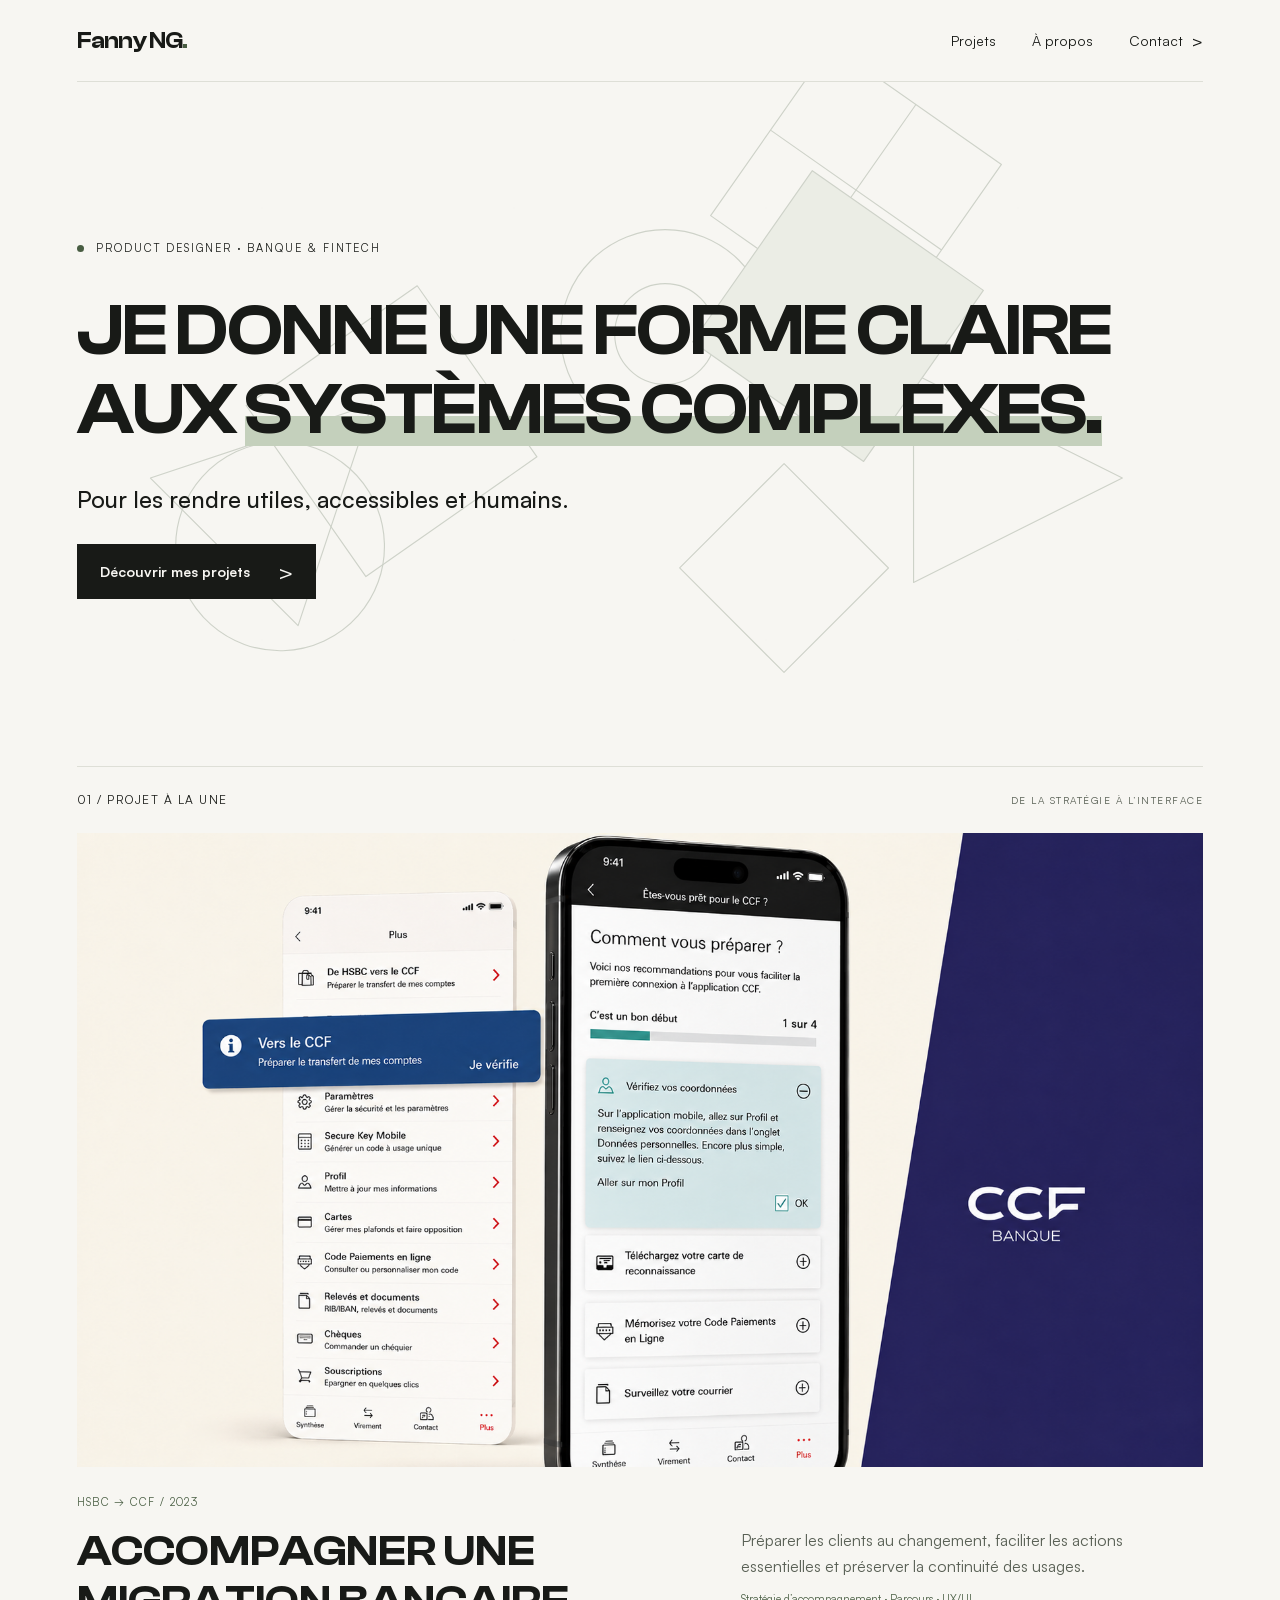
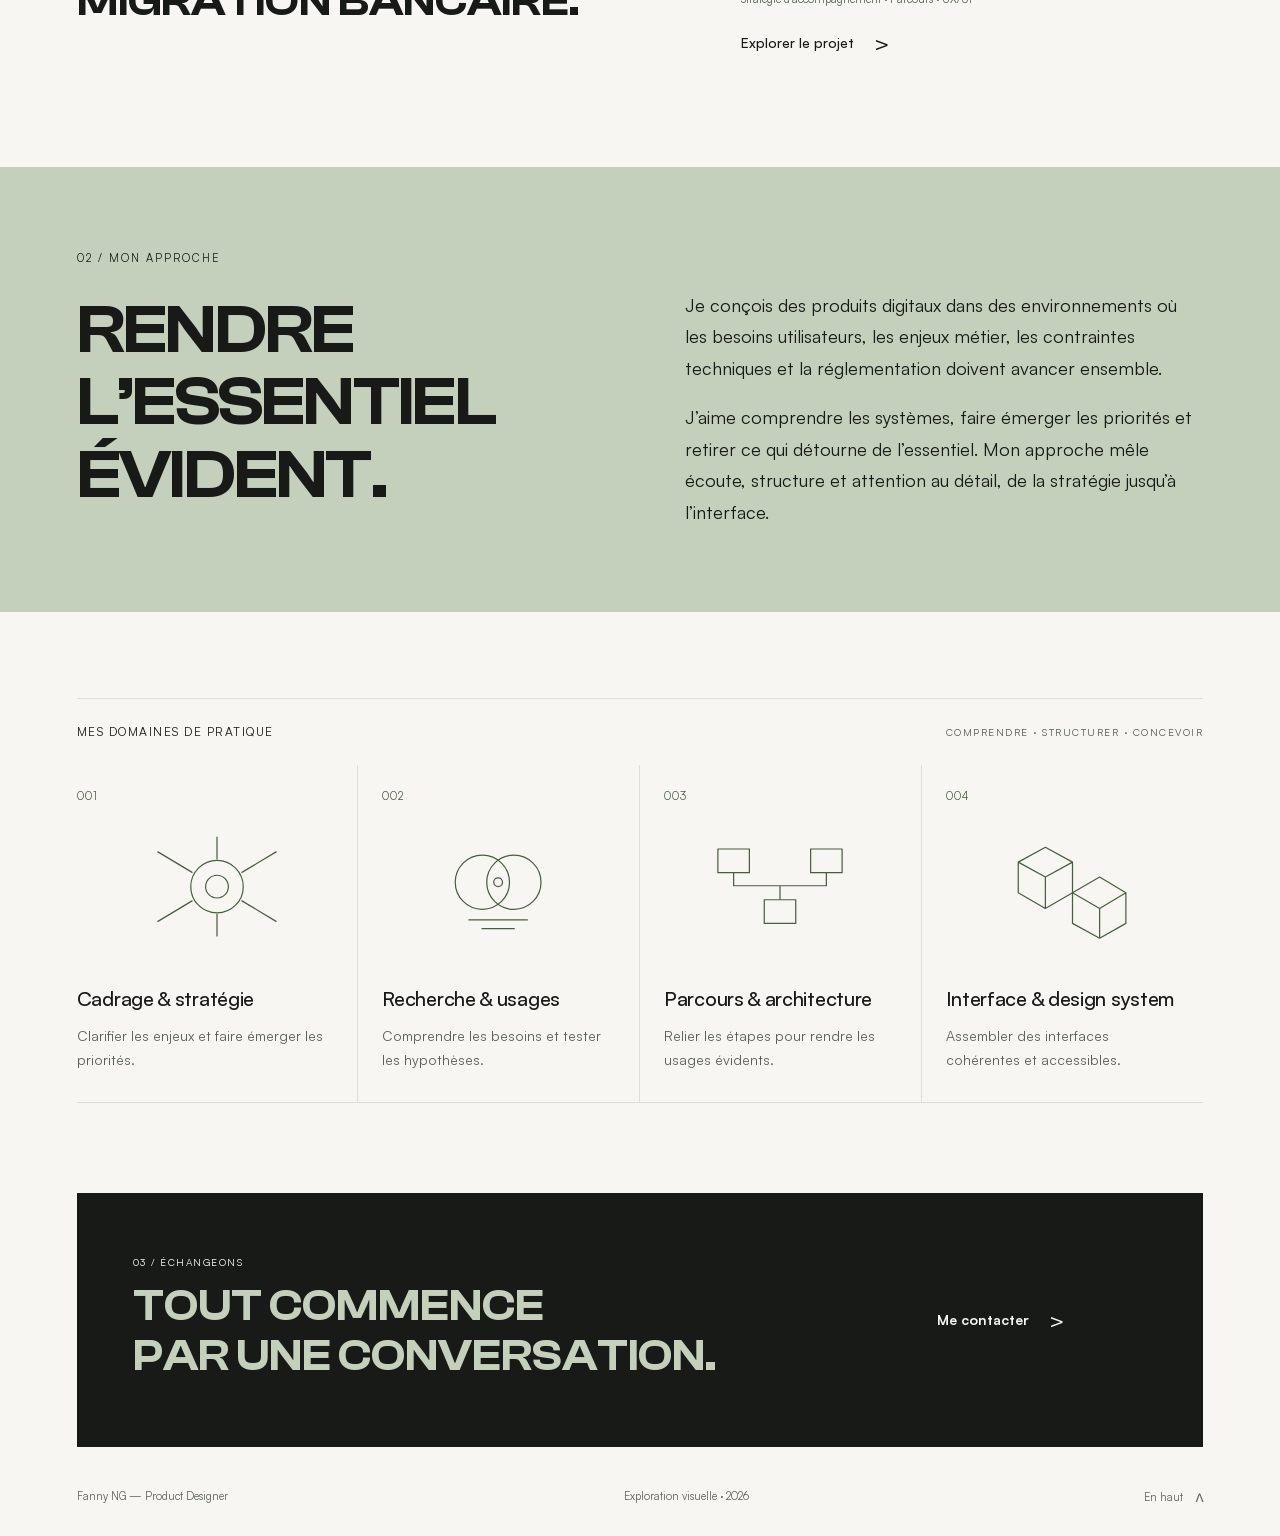
==== commit 0054eef8: "Externaliser les styles communs" ====
--- a/index.html
+++ b/index.html
@@ -1,249 +1,4 @@
-<!doctype html><html lang="fr"><head><meta charset="utf-8"><meta name="viewport" content="width=device-width,initial-scale=1"><meta name="description" content="Fanny NG, Product Designer. Donner une forme claire aux systèmes complexes. Banque, fintech et expériences digitales."><title>Fanny NG — Product Designer</title><style>
-:root{--bg:#1b201f;--ink:#f1f0e8;--sage:#bfd0b5;--muted:#a9b0a8;--line:#414943;--paper:#f5f4ee;--dark:#252c27}*{box-sizing:border-box}html{scroll-behavior:smooth;scroll-padding-top:85px}body{margin:0;background:var(--bg);color:var(--ink);font-family:Arial,Helvetica,sans-serif;-webkit-font-smoothing:antialiased}a{color:inherit;text-decoration:none}button{font:inherit}a:focus-visible,button:focus-visible,summary:focus-visible{outline:3px solid #87a67b;outline-offset:6px}::selection{background:var(--sage);color:var(--bg)}.wrap{max-width:1440px;margin:auto;padding:0 6vw}.nav{height:96px;display:flex;justify-content:space-between;align-items:center;border-bottom:1px solid var(--line);gap:25px}.brand{font-size:23px;font-weight:700;letter-spacing:-1px}.brand span{color:var(--sage)}nav{display:flex;gap:36px;font-size:14px}nav a{padding:12px 0}nav a:hover{color:var(--sage)}.eyebrow{font-size:11px;letter-spacing:2px;text-transform:uppercase;display:flex;align-items:center;gap:12px}.dot{height:7px;width:7px;background:var(--sage);display:inline-block;border-radius:50%}.hero{padding:76px 0 68px;position:relative}.hero h1{max-width:1000px;font-size:clamp(48px,6.8vw,100px);font-weight:500;line-height:1.01;letter-spacing:-.065em;margin:32px 0}.hero h1 em{font-style:normal;color:var(--sage)}.hero-bottom{display:flex;justify-content:space-between;align-items:end;gap:25px}.hero p{font-size:20px;line-height:1.5;color:var(--muted);max-width:440px;margin:0}.link{display:inline-flex;align-items:center;gap:35px;border-bottom:1px solid var(--sage);padding:15px 0;font-size:14px}.link span{font-size:25px;color:var(--sage)}.section-title{display:flex;align-items:baseline;justify-content:space-between;padding:25px 0;border-top:1px solid var(--line);font-size:12px;letter-spacing:1.5px;text-transform:uppercase}.section-title small{color:var(--muted);font-size:10px}.project{display:grid;grid-template-columns:1.45fr 1fr;gap:0;background:#242b27}.project-image{overflow:hidden;background:#efece3;display:flex;align-items:center}.project-image img{width:100%;display:block;transition:transform .5s}.project:hover img{transform:scale(1.025)}.project-copy{padding:clamp(25px,4vw,60px);display:flex;flex-direction:column;align-items:start;justify-content:center}.project-copy .eyebrow{color:var(--sage);font-size:10px;letter-spacing:1.3px}.project h2{font-size:clamp(27px,3.1vw,46px);font-weight:400;line-height:1.12;letter-spacing:-1.6px;margin:20px 0}.project p{color:var(--muted);font-size:15px;line-height:1.65}.tags{font-size:11px;color:var(--sage);margin:10px 0 20px}.about{display:grid;grid-template-columns:1fr 1.5fr;gap:8vw;padding:110px 0}.about h2{font-size:clamp(35px,4vw,58px);font-weight:400;letter-spacing:-2px;line-height:1.05;margin:22px 0}.about p{font-size:19px;color:#c4c9c0;line-height:1.75;margin-top:0}.practices{display:grid;grid-template-columns:1fr 1fr;gap:15px;margin-top:36px}.practices span{border-top:1px solid var(--line);padding:18px 0;font-size:13px}.contact{background:var(--sage);color:var(--bg);padding:50px;margin-bottom:55px;display:flex;justify-content:space-between;align-items:center;gap:30px}.contact h2{font-size:clamp(30px,4vw,54px);letter-spacing:-2px;font-weight:400;margin:10px 0}.contact p{font-size:14px;line-height:1.6;max-width:360px}.contact small{font-size:10px;letter-spacing:1.5px}.contact details{max-width:300px;font-size:14px;line-height:1.7}.contact summary{cursor:pointer;border-bottom:1px solid;padding:12px 0}.contact details p{font-size:13px}footer{padding:0 0 30px;display:flex;justify-content:space-between;color:var(--muted);font-size:11px;gap:20px}.case{background:var(--paper);color:var(--dark);min-height:100vh}.case .nav{border-color:#d1d6cb}.case nav a:hover{color:#52694a}.case .brand span{color:#62765b}.case-header{padding:60px 0 35px}.back{font-size:13px;color:#64745d}.case h1{font-size:clamp(43px,5.5vw,78px);letter-spacing:-.05em;font-weight:400;line-height:1.07;max-width:1000px;margin:34px 0 20px}.lead{font-size:20px;line-height:1.6;max-width:760px;color:#65705f}.meta{display:grid;grid-template-columns:repeat(3,1fr);border-top:1px solid #cbd2c4;padding:24px 0;gap:30px}.meta small{display:block;font-size:10px;letter-spacing:1.5px;margin-bottom:12px;color:#64745d}.meta p{font-size:14px;line-height:1.5;margin:0}.case-cover{width:100%;display:block;margin:15px 0 55px}.reading{display:grid;grid-template-columns:230px minmax(0,760px);justify-content:space-between;gap:60px}.toc{position:sticky;top:35px;align-self:start}.toc p{font-size:10px;letter-spacing:2px}.toc a{display:block;font-size:12px;color:#64745d;margin:15px 0;line-height:1.5}.toc a:hover{color:#1b201f;text-decoration:underline}.bodycopy h2{font-size:34px;letter-spacing:-1.2px;line-height:1.15;font-weight:500;margin:65px 0 24px;border-top:1px solid #cbd2c4;padding-top:28px}.bodycopy h2:first-child{margin-top:0}.bodycopy h3{font-size:21px;line-height:1.4;font-weight:500;margin:30px 0 14px}.bodycopy p{font-size:17px;line-height:1.85;color:#485043}.bodycopy blockquote{margin:35px 0;padding:28px;background:#e1e7d9;font-size:27px;line-height:1.35;letter-spacing:-.6px}.bodycopy .note{padding:20px;border:1px solid #b8c4ad;font-size:14px}.case footer{color:#64745d;margin-top:70px;padding-top:30px;border-top:1px solid #cbd2c4}.case-return{margin:55px 0;color:#35462e}.hidden{display:none!important}.skip{position:fixed;top:-100px;background:white;color:black;padding:12px;z-index:10}.skip:focus{top:0}
-@media(min-width:1600px){.wrap{padding:0 70px}}@media(max-width:800px){.wrap{padding:0 6vw}.nav{height:78px}nav{gap:18px;font-size:12px}.brand{font-size:20px}.hero{padding:50px 0}.hero h1{margin:28px 0;font-size:clamp(45px,8.5vw,70px)}.hero-bottom{align-items:start;flex-direction:column}.hero p{font-size:17px}.project{grid-template-columns:1fr}.project-copy{padding:30px}.project h2{max-width:500px;margin:15px 0}.project p{max-width:500px}.about{grid-template-columns:1fr;gap:20px;padding:65px 0}.about p{font-size:17px}.contact{padding:30px;align-items:start;flex-direction:column}.reading{grid-template-columns:1fr;gap:20px}.toc{position:static;border-bottom:1px solid #cbd2c4;padding-bottom:15px}.toc a{display:inline-block;margin:5px 18px 8px 0}.meta{grid-template-columns:1fr;gap:20px}.case-header{padding-top:35px}.case h1{font-size:45px}.case-cover{margin-bottom:30px}.bodycopy h2{font-size:29px}.bodycopy p{font-size:16px}.section-title small{display:none}footer{font-size:10px}.eyebrow{font-size:9px;letter-spacing:1.4px}}@media(prefers-reduced-motion:reduce){html{scroll-behavior:auto}*{transition:none!important}}
-
-@font-face{font-family:'Cabinet Grotesk';font-weight:500;font-style:normal;font-display:swap;src:url(assets/b641ecaaeda27cf0.woff2) format('woff2');}
-@font-face{font-family:'Cabinet Grotesk';font-weight:700;font-style:normal;font-display:swap;src:url(assets/52208453fddad17e.woff2) format('woff2');}
-@font-face{font-family:'Satoshi';font-weight:400;font-style:normal;font-display:swap;src:url(assets/50dca57f0b77918e.woff2) format('woff2');}
-@font-face{font-family:'Satoshi';font-weight:500;font-style:normal;font-display:swap;src:url(assets/af02a72246f53ad4.woff2) format('woff2');}
-@font-face{font-family:'Satoshi';font-weight:700;font-style:normal;font-display:swap;src:url(assets/353a7fbfb4475f0c.woff2) format('woff2');}
-@font-face{font-family:'Cabinet Grotesk';font-weight:500;font-style:normal;font-display:swap;src:url(assets/b641ecaaeda27cf0.woff2) format('woff2');}
-@font-face{font-family:'Cabinet Grotesk';font-weight:700;font-style:normal;font-display:swap;src:url(assets/52208453fddad17e.woff2) format('woff2');}
-/* Typographies : Cabinet Grotesk / Satoshi — Indian Type Foundry, Fontshare */
-body{font-family:'Satoshi',Arial,Helvetica,sans-serif}
-h1,h2,h3,.brand{font-family:'Cabinet Grotesk','Satoshi',sans-serif}
-.hero h1{font-weight:500;letter-spacing:-.035em;line-height:1.04;font-size:clamp(46px,6.5vw,94px)}
-.project h2,.about h2,.contact h2{font-weight:500;letter-spacing:-.025em}
-.brand{font-weight:700;letter-spacing:-.035em}
-.case h1{font-weight:500;letter-spacing:-.035em}
-.bodycopy h2{font-weight:700;letter-spacing:-.025em}
-.bodycopy h3{font-weight:500;letter-spacing:-.01em}
-.bodycopy blockquote{font-family:'Cabinet Grotesk','Satoshi',sans-serif;font-weight:500}
-@media(max-width:800px){.hero h1{font-size:clamp(42px,8vw,64px);letter-spacing:-.035em}.case h1{font-size:clamp(38px,7vw,45px)}}
-
-/* Essai : titres en capitales */
-h1,h2,h3{text-transform:uppercase}
-.hero h1{font-size:clamp(36px,5.35vw,77px);letter-spacing:-.025em;line-height:1.08;font-weight:500}
-.project h2{font-size:clamp(25px,2.7vw,39px);letter-spacing:-.015em;line-height:1.15}
-.about h2,.contact h2{font-size:clamp(30px,3.5vw,50px);letter-spacing:-.015em;line-height:1.12}
-.case h1{font-size:clamp(36px,4.6vw,66px);letter-spacing:-.02em;line-height:1.12}
-.bodycopy h2{font-size:29px;letter-spacing:0;line-height:1.2}
-.bodycopy h3{font-size:18px;letter-spacing:.025em;line-height:1.5}
-@media(max-width:800px){.hero h1{font-size:clamp(26px,5.35vw,43px);letter-spacing:-.025em;line-height:1.14}.case h1{font-size:clamp(30px,5.7vw,43px)}.bodycopy h2{font-size:25px}.about h2,.contact h2{font-size:clamp(29px,6vw,42px)}}
-@font-face{font-family:'Clash Display';font-style:normal;font-weight:600;font-display:swap;src:url(assets/e748ea11c49f39ae.woff2) format('woff2');}
-/* Essai typographique : Clash Display Semibold */
-h1,h2,h3,.brand,.bodycopy blockquote{font-family:'Clash Display','Satoshi',sans-serif;font-weight:600}
-.hero h1{font-weight:600;letter-spacing:-.015em;font-size:clamp(34px,5.1vw,73px);line-height:1.12}
-.project h2,.about h2,.contact h2,.case h1,.bodycopy h2,.bodycopy h3{font-weight:600;letter-spacing:0}
-@media(max-width:800px){.hero h1{font-size:clamp(24px,5.1vw,41px);letter-spacing:-.015em}}
-
-/* Direction claire — blanc cassé, encre et sauge */
-:root{--bg:#f7f6f2;--ink:#181a17;--sage:#c4d0bc;--muted:#5a6156;--line:#dedfd7;--paper:#f7f6f2;--dark:#181a17;--green:#485d42}
-.brand span,nav a:hover,.link span{color:var(--green)}
-.dot{background:var(--green)}
-.hero h1 em{color:var(--ink);background:linear-gradient(transparent 57%,var(--sage) 57%,var(--sage) 94%,transparent 94%);box-decoration-break:clone;-webkit-box-decoration-break:clone}
-.hero-bottom .link{border-color:var(--green)}
-.project{background:#e8edE3}
-.project-copy .eyebrow,.tags{color:var(--green)}
-.project-copy .link{border-color:var(--green)}
-.about{padding:95px 0 30px}
-.about p{color:#485043}
-.expertise{padding:10px 0 85px}
-.practices{display:grid;grid-template-columns:repeat(4,minmax(0,1fr));gap:0;margin:0;border-bottom:1px solid var(--line)}
-.practice{padding:24px 24px 30px;border-right:1px solid var(--line)}
-.practice:first-child{padding-left:0}.practice:last-child{border-right:0}
-.practices .practice-num{display:block;padding:0;border:0;color:var(--green);font-size:11px;letter-spacing:1px}
-.practice svg{display:block;width:140px;height:130px;color:var(--green);margin:22px 0 30px}
-.practice h3{font-family:'Satoshi',sans-serif;font-weight:500;text-transform:none;font-size:20px;letter-spacing:-.3px;line-height:1.3;margin:0 0 12px}
-.practice p{font-size:14px;line-height:1.7;color:var(--muted);margin:0}
-.contact{color:var(--ink)}
-.case .brand span{color:var(--green)}
-.bodycopy blockquote{background:#e3e9dc}
-a:focus-visible,button:focus-visible,summary:focus-visible{outline-color:var(--green)}
-@media(max-width:800px){.about{padding:65px 0 20px}.practices{grid-template-columns:repeat(2,minmax(0,1fr))}.practice{padding:25px 18px;border-bottom:1px solid var(--line)}.practice:nth-child(odd){padding-left:0}.practice:nth-child(even){border-right:0}.practice svg{width:110px;height:110px}.practice h3{font-size:18px}.expertise{padding-bottom:55px}}
-@media(max-width:380px){.practice h3{font-size:16px}.practice p{font-size:13px}}
-
-/* Visuel projet bord à bord, sur toute la hauteur */
-.project{align-items:stretch}
-.project-image{position:relative;min-width:0;min-height:0;padding:0;margin:0;align-self:stretch;display:block}
-.project-image img{position:absolute;inset:0;width:100%;height:100%;max-width:none;object-fit:cover;object-position:center;display:block;margin:0}
-@media(max-width:800px){.project-image{aspect-ratio:1672 / 941}}
-
-/* Hero typographique pleine largeur, CTA prioritaire */
-.hero{padding:66px 0 64px}
-.hero h1{max-width:none;width:100%;font-size:clamp(44px,5.6vw,80px);line-height:1.11;letter-spacing:-.025em;margin:36px 0 32px}
-.hero-line{display:block}
-.hero-bottom{display:flex;flex-direction:column;align-items:flex-start;gap:27px}
-.hero-bottom p{max-width:850px;font-size:clamp(20px,1.8vw,26px);line-height:1.5;color:var(--ink);font-weight:500;text-wrap:pretty}
-.hero-bottom .hero-cta{display:inline-flex;align-items:center;justify-content:space-between;gap:32px;min-height:58px;padding:17px 24px;background:var(--ink);color:var(--bg);border:1px solid var(--ink);font-size:15px;font-weight:700;line-height:1.4;transition:background .18s,color .18s,transform .18s}
-.hero-bottom .hero-cta span{color:var(--sage);font-size:23px;line-height:1}
-.hero-bottom .hero-cta:hover{background:var(--green);border-color:var(--green);transform:translateY(-2px)}
-.hero-bottom .hero-cta:focus-visible{outline:3px solid var(--green);outline-offset:5px}
-@media(max-width:1000px){.hero h1{font-size:5.6vw}}
-@media(max-width:600px){.hero{padding:42px 0}.hero h1{font-size:clamp(32px,8.8vw,52px);line-height:1.1;margin:28px 0 24px}.hero-line{display:inline}.hero-bottom p{font-size:20px;max-width:100%}.hero-bottom{gap:24px}.hero-bottom .hero-cta{min-height:56px;padding:16px 22px}}
-@media(prefers-reduced-motion:reduce){.hero-bottom .hero-cta:hover{transform:none}}
-
-/* Centrage horizontal des illustrations dans chaque colonne */
-.practice svg{margin-left:auto;margin-right:auto}
-.practice:first-child svg{transform:translateX(12px)}
-@media(max-width:800px){.practice:nth-child(odd) svg{transform:translateX(9px)}.practice:nth-child(even) svg{transform:none}}
-
-/* Une signature en mouvement — édition claire */
-#home>.wrap>.nav{position:sticky;top:0;z-index:20;background:rgba(247,246,242,.96);backdrop-filter:blur(12px);height:82px}
-#home nav a{position:relative}
-#home nav a::after{content:'';position:absolute;bottom:5px;left:0;width:100%;height:2px;background:var(--green);transform:scaleX(0);transform-origin:left;transition:transform .22s}
-#home nav a:hover::after,#home nav a[aria-current="location"]::after{transform:scaleX(1)}
-.hero{padding-top:62px;padding-bottom:56px}
-.hero-bottom{flex-direction:row;align-items:center;justify-content:space-between;gap:40px}
-.hero-message{flex:1;min-width:0}.hero-message p{font-size:clamp(20px,1.8vw,26px);margin-bottom:27px;max-width:750px}
-.hero-cta span{display:inline-block;transition:transform .2s}.hero-cta:hover span{transform:translate(3px,-3px)}
-.clarity-art{width:300px;flex:0 0 300px;color:var(--green)}
-.clarity-svg{display:block;width:100%;height:auto;overflow:visible}
-.clarity-guides{opacity:.13}
-.clarity-caption{display:flex;align-items:center;justify-content:space-between;font-size:9px;letter-spacing:1px;text-transform:uppercase;margin-top:10px;padding:0 18px}
-.replay{display:grid;place-items:center;min-width:44px;min-height:44px;background:transparent;border:1px solid #a5b39b;color:var(--green);border-radius:50%;font-size:21px;cursor:pointer;transition:background .2s}
-.replay:hover{background:var(--sage)}
-.module{transform-box:fill-box;transform-origin:center}
-.clarity-art.play .module{animation:assemble 1.7s cubic-bezier(.22,.75,.2,1) both;animation-delay:var(--delay)}
-.m1{--x:35px;--y:30px;--r:-35deg;--delay:0s}.m2{--x:-65px;--y:64px;--r:20deg;--delay:.06s}.m3{--x:70px;--y:45px;--r:90deg;--delay:.12s}.m4{--x:-45px;--y:-35px;--r:-55deg;--delay:.18s}.m5{--x:112px;--y:-55px;--r:0deg;--delay:.1s}.m6{--x:-60px;--y:-15px;--r:45deg;--delay:.14s}.m7{--x:20px;--y:-60px;--r:35deg;--delay:.2s}.m8{--x:-65px;--y:10px;--r:-90deg;--delay:.24s}
-@keyframes assemble{from{transform:translate(var(--x),var(--y)) rotate(var(--r));opacity:.35}to{transform:translate(0,0) rotate(0);opacity:1}}
-.project{display:block;background:transparent;margin-bottom:100px}
-.project-image{width:100%;aspect-ratio:1672 / 941;overflow:hidden;background:#eeece4}
-.project-image img{object-fit:cover;transition:transform .7s cubic-bezier(.2,.7,.2,1)}
-.project:hover img,.project:focus-visible img{transform:scale(1.025)}
-.project-open{position:absolute;right:28px;bottom:28px;display:grid;place-items:center;width:70px;height:70px;border-radius:50%;background:var(--ink);color:var(--bg);font-size:34px;z-index:2;transform:translateY(10px);opacity:0;transition:transform .25s,opacity .25s}
-.project:hover .project-open,.project:focus-visible .project-open{opacity:1;transform:none}
-.project-copy{padding:28px 0 0;display:grid;grid-template-columns:1.3fr 1fr;gap:12px 5vw;align-items:start}
-.project-copy .eyebrow{grid-column:1/-1;font-size:11px;margin-bottom:5px}
-.project-copy h2{grid-column:1;grid-row:2/5;font-size:clamp(29px,3.4vw,49px);line-height:1.14;margin:0}
-.project-copy p{grid-column:2;margin:0;font-size:16px;line-height:1.65}
-.project-copy .tags{grid-column:2;margin:0;font-size:11px}
-.project-copy>.link{grid-column:2;justify-self:start;padding:10px 0;font-weight:500}
-.about{position:relative;padding:84px 0;margin:0 0 76px;grid-template-columns:1fr 1fr;gap:7vw;background:var(--sage)}
-.about::before{content:'';position:absolute;z-index:-1;inset:0 calc((min(1440px,100vw) - 100vw)/2 - 6vw);background:var(--sage)}
-.about{isolation:isolate}.about h2{font-size:clamp(44px,5.4vw,78px);line-height:1.05;letter-spacing:-.025em;margin:28px 0 0}
-.about p{color:var(--ink);font-size:18px;line-height:1.75}.about>div:nth-child(2){padding-top:39px}.about p:last-child{margin-bottom:0}
-.expertise{padding-bottom:90px}.practice{transition:background .2s}.practice:hover,.practice:focus-visible{background:#edf0e7}.practice:focus-visible{outline:2px solid var(--green);outline-offset:-2px}
-.practice svg circle,.practice svg rect,.practice svg path{transform-box:fill-box;transform-origin:center;transition:transform .6s cubic-bezier(.2,.7,.2,1),fill .4s}
-.practice:nth-child(1):hover svg circle:first-child,.practice:nth-child(1):focus-visible svg circle:first-child{transform:scale(1.17)}
-.practice:nth-child(2):hover svg circle:first-child,.practice:nth-child(2):focus-visible svg circle:first-child{transform:translateX(8px)}
-.practice:nth-child(2):hover svg circle:nth-child(2),.practice:nth-child(2):focus-visible svg circle:nth-child(2){transform:translateX(-8px)}
-.practice:nth-child(3) svg path{stroke-dasharray:180;stroke-dashoffset:0}
-.practice:nth-child(3):hover svg path,.practice:nth-child(3):focus-visible svg path{animation:trace-path .8s ease both}
-.practice:nth-child(4):hover svg path,.practice:nth-child(4):focus-visible svg path{transform:translateY(-5px);fill:#c4d0bc}
-@keyframes trace-path{from{stroke-dashoffset:180}to{stroke-dashoffset:0}}
-.contact{background:var(--ink);color:var(--bg);padding:56px;margin-bottom:42px}
-.contact h2{color:var(--sage)}.contact details summary{color:var(--bg)}
-@media(min-width:1600px){.about::before{inset:0 calc((1440px - 100vw)/2 - 70px)}}
-@media(hover:none){.project-open{opacity:1;transform:none}}
-@media(max-width:1000px){.clarity-art{width:240px;flex-basis:240px}.hero-message p{font-size:22px}.about{gap:5vw}.about p{font-size:17px}}
-@media(max-width:800px){#home>.wrap>.nav{height:72px}.hero{padding-top:42px}.project{margin-bottom:65px}.project-copy{grid-template-columns:1fr}.project-copy .eyebrow,.project-copy h2,.project-copy p,.project-copy .tags,.project-copy>.link{grid-column:1;grid-row:auto}.project-copy h2{font-size:34px}.project-copy p{max-width:640px}.about{grid-template-columns:1fr;padding:55px 0;gap:25px;margin-bottom:50px}.about>div:nth-child(2){padding-top:0}.about h2{font-size:clamp(44px,8vw,64px)}.about h2 br{display:none}.about h2 br::after{content:' '}.contact{padding:32px}.project-open{width:48px;height:48px;right:16px;bottom:16px;font-size:25px;opacity:1;transform:none}}
-@media(max-width:600px){.hero-bottom{flex-direction:column;align-items:stretch;gap:26px}.hero-message p{font-size:20px}.clarity-art{width:230px;flex-basis:auto;align-self:flex-end}.clarity-caption{font-size:8px}.hero{padding-bottom:38px}.project-copy h2{font-size:29px}.expertise{padding-bottom:55px}.contact h2{font-size:32px}}
-@media(prefers-reduced-motion:reduce){html{scroll-behavior:auto!important}*,*::before,*::after{animation:none!important;transition:none!important}.replay{display:none}.project:hover img,.project:focus-visible img,.hero-cta:hover span{transform:none}.module{transform:none!important;opacity:1!important}}
-
-/* Grand dessin de fond, mise en ordre liée au défilement */
-.hero{position:relative;isolation:isolate;min-height:clamp(550px,76vh,760px);display:flex;flex-direction:column;justify-content:center;padding:68px 0 76px}
-.hero>.eyebrow,.hero>h1,.hero>.hero-bottom{position:relative;z-index:1}
-.hero .hero-background{position:absolute;inset:0 auto 0 50%;width:100vw;height:100%;transform:translateX(-50%);overflow:hidden;z-index:-1;pointer-events:none;color:var(--green);opacity:.15;contain:paint}
-.hero .clarity-svg{display:block;width:100%;height:100%;overflow:hidden}
-.hero .module{animation:none!important;transform-box:view-box;transform-origin:0 0;transition:none!important}
-.hero .clarity-svg>*{pointer-events:none}
-.hero .hero-bottom{display:block}
-.hero .hero-message p{max-width:850px}
-.hero h1{margin:36px 0 32px}
-@media(max-width:800px){.hero{min-height:520px;padding:48px 0 56px}}
-@media(max-width:600px){.hero{min-height:560px;padding:40px 0 48px}.hero .hero-background{opacity:.12}.hero .clarity-svg{width:850px;max-width:none;position:absolute;left:50%;transform:translateX(-50%)}.hero h1{margin:28px 0 24px}}
-@media(prefers-reduced-motion:reduce){.hero .module{opacity:1!important}}
-
-body{overflow-x:clip}
-
-.hero .hero-background{inset:0 -6vw;width:auto;transform:none}
-
-/* Traits fins indépendants de l’échelle du SVG */
-.hero .clarity-svg path,.hero .clarity-svg rect,.hero .clarity-svg circle{vector-effect:non-scaling-stroke;stroke-width:1.15px;stroke-linecap:round;stroke-linejoin:round}
-.hero .clarity-guides path{stroke-width:.65px}
-.hero .hero-background{opacity:.23}
-@media(max-width:600px){.hero .hero-background{opacity:.19}}
-
-/* Famille d’actions géométriques : angles droits et chevrons */
-.action-chevron{display:inline-block;font-family:'Satoshi',Arial,sans-serif!important;font-size:23px!important;font-weight:400;line-height:1;flex:0 0 auto;color:currentColor!important;transition:transform .2s ease!important}
-.hero-bottom .hero-cta,.action-secondary{border-radius:0;gap:28px;min-height:54px;padding:15px 22px;font-family:'Satoshi',sans-serif;font-size:14px;font-weight:700;line-height:1.5;box-sizing:border-box}
-.hero-bottom .hero-cta{background:var(--ink);border:1px solid var(--ink);color:var(--bg)}
-.action-secondary,.project-copy>.action-secondary,.case .case-return.action-secondary{display:inline-flex;align-items:center;justify-content:space-between;border:1px solid var(--green);background:transparent;color:var(--ink);padding:15px 22px;gap:28px;min-height:54px;text-decoration:none;transition:background .2s,border-color .2s,color .2s}
-.project:hover .action-secondary,.project:focus-visible .action-secondary,.action-secondary:hover{background:var(--sage);border-color:var(--green);color:var(--ink)}
-.hero .hero-cta:hover{transform:none}
-.hero .hero-cta:hover .action-chevron,.project:hover .action-secondary .action-chevron{transform:translateX(3px)}
-.action-secondary:hover .action-chevron{transform:translateX(3px)}
-.action-chevron.chevron-back{transform:rotate(180deg)}
-.action-secondary:hover .chevron-back,.action-text:hover .chevron-back{transform:translateX(-3px) rotate(180deg)}
-.action-chevron.chevron-up{transform:rotate(-90deg)}
-footer a:hover .chevron-up{transform:translateY(-3px) rotate(-90deg)}
-.action-text,nav a,footer a{display:inline-flex;align-items:center;gap:9px}
-nav .action-chevron,footer .action-chevron,.action-text .action-chevron{font-size:17px!important}
-.contact details{min-width:210px}
-.contact details summary.action-secondary{display:flex;list-style:none;border:1px solid var(--sage);color:var(--bg);padding:15px 22px;font-size:14px;cursor:pointer}
-.contact summary::-webkit-details-marker{display:none}
-.contact details summary.action-secondary:hover{background:var(--sage);color:var(--ink)}
-.contact details[open] summary .action-chevron,.contact details[open] summary:hover .action-chevron{transform:rotate(90deg)}
-.project-open{border-radius:0;width:56px;height:56px;font-family:'Satoshi',sans-serif;font-weight:400;font-size:30px}
-@media(max-width:600px){.hero-bottom .hero-cta,.action-secondary,.project-copy>.action-secondary,.case .case-return.action-secondary{padding:14px 20px;min-height:52px}.project-open{width:44px;height:44px;font-size:26px}nav{gap:14px}nav a{gap:5px}}
-@media(prefers-reduced-motion:reduce){.action-chevron{transition:none!important}}
-
-/* Actions secondaires : lien et soulignement animé */
-.action-secondary,.project-copy>.action-secondary,.case .case-return.action-secondary,.contact details summary.action-secondary{position:relative;display:inline-flex;align-items:center;justify-content:flex-start;width:fit-content;min-height:48px;padding:12px 0;gap:20px;border:0;border-radius:0;background:transparent;color:var(--ink);text-decoration:none;overflow:visible}
-.action-secondary::after{content:'';position:absolute;left:0;right:0;bottom:4px;height:1px;background:currentColor;transform:scaleX(0);transform-origin:left;transition:transform .28s cubic-bezier(.22,.7,.2,1)}
-.project:hover .action-secondary,.project:focus-visible .action-secondary,.action-secondary:hover,.action-secondary:focus-visible,.contact details summary.action-secondary:hover{background:transparent;border:0;color:var(--green)}
-.action-secondary:hover::after,.action-secondary:focus-visible::after,.project:hover .action-secondary::after,.project:focus-visible .action-secondary::after{transform:scaleX(1)}
-.contact details summary.action-secondary{color:var(--bg)}
-.contact details summary.action-secondary:hover,.contact details summary.action-secondary:focus-visible{color:var(--sage);background:transparent}
-.contact details[open] summary.action-secondary::after{transform:scaleX(1)}
-@media(hover:none){.action-secondary::after{transform:scaleX(1);opacity:.55}}
-@media(prefers-reduced-motion:reduce){.action-secondary::after{transition:none}}
-
-/* CTA principal : contour dessiné progressivement */
-.hero-bottom .hero-cta{position:relative;isolation:isolate;overflow:visible}
-.hero-bottom .hero-cta::after{content:'';position:absolute;inset:-1px;pointer-events:none;background:linear-gradient(var(--sage),var(--sage)) left top/0 2px no-repeat,linear-gradient(var(--sage),var(--sage)) right top/2px 0 no-repeat,linear-gradient(var(--sage),var(--sage)) right bottom/0 2px no-repeat,linear-gradient(var(--sage),var(--sage)) left bottom/2px 0 no-repeat;opacity:0;transition:opacity .2s ease}
-.hero-bottom .hero-cta:hover,.hero-bottom .hero-cta:focus-visible{background:var(--ink);border-color:var(--ink);color:var(--bg)}
-.hero-bottom .hero-cta:hover::after,.hero-bottom .hero-cta:focus-visible::after{opacity:1;animation:cta-outline .65s cubic-bezier(.4,0,.2,1) both}
-@keyframes cta-outline{0%{background-size:0 2px,2px 0,0 2px,2px 0}40%{background-size:100% 2px,2px 0,0 2px,2px 0}50%{background-size:100% 2px,2px 100%,0 2px,2px 0}90%{background-size:100% 2px,2px 100%,100% 2px,2px 0}100%{background-size:100% 2px,2px 100%,100% 2px,2px 100%}}
-@media(prefers-reduced-motion:reduce){.hero-bottom .hero-cta::after{transition:none}.hero-bottom .hero-cta:hover::after,.hero-bottom .hero-cta:focus-visible::after{animation:none!important;background-size:100% 2px,2px 100%,100% 2px,2px 100%}}
-
-/* CTA : fond transparent et contour encre de gauche à droite */
-.hero-bottom .hero-cta{transition:background-color .2s ease,color .2s ease,border-color .15s ease}
-.hero-bottom .hero-cta::after{background:linear-gradient(var(--ink),var(--ink)) left top/0 1px no-repeat,linear-gradient(var(--ink),var(--ink)) right top/1px 0 no-repeat,linear-gradient(var(--ink),var(--ink)) left bottom/0 1px no-repeat,linear-gradient(var(--ink),var(--ink)) left top/1px 0 no-repeat}
-.hero-bottom .hero-cta:hover,.hero-bottom .hero-cta:focus-visible{background:transparent;border-color:transparent;color:var(--ink)}
-.hero-bottom .hero-cta:hover::after,.hero-bottom .hero-cta:focus-visible::after{animation:cta-outline-ltr .6s cubic-bezier(.22,.7,.2,1) both;opacity:1}
-@keyframes cta-outline-ltr{0%{background-size:0 1px,1px 0,0 1px,1px 0}15%{background-size:0 1px,1px 0,0 1px,1px 100%}85%{background-size:100% 1px,1px 0,100% 1px,1px 100%}100%{background-size:100% 1px,1px 100%,100% 1px,1px 100%}}
-.hero-bottom .hero-cta:focus-visible{outline-color:var(--ink)}
-@media(prefers-reduced-motion:reduce){.hero-bottom .hero-cta{transition:none}.hero-bottom .hero-cta:hover::after,.hero-bottom .hero-cta:focus-visible::after{animation:none!important;background-size:100% 1px,1px 100%,100% 1px,1px 100%}}
-
-/* Case study — récit éditorial, sauge et géométrie */
-.case-header{padding:55px 0 38px}.case h1{max-width:1130px;font-size:clamp(34px,5.4vw,76px);line-height:1.04}.case .lead{max-width:780px;color:var(--muted)}.case-cover{margin:18px 0 0;aspect-ratio:1672/941;object-fit:cover}.cs-nav{display:flex;flex-wrap:wrap;gap:12px 30px;padding:23px 0;border-bottom:1px solid var(--line);font-size:12px}.cs-nav a{padding:5px 0}.cs-nav a:hover{text-decoration:underline;color:var(--green)}.cs-section{padding:88px 0;scroll-margin-top:95px}.cs-heading{margin-bottom:38px}.cs-kicker{display:block;font-size:10px;letter-spacing:1.8px;text-transform:uppercase;font-weight:500;line-height:1.6}.cs-heading h2{font-size:clamp(29px,3.5vw,49px);line-height:1.1;letter-spacing:-.015em;margin:22px 0 0;max-width:1000px}.cs-story p{font-size:16px;line-height:1.75;color:var(--muted);margin:12px 0 20px}.cs-story .cs-intro{font-size:21px;line-height:1.55;max-width:780px}.cs-story h3{font-family:Satoshi,sans-serif;text-transform:none;font-weight:500;letter-spacing:-.02em;font-size:23px;line-height:1.25;margin:15px 0}.cs-two{display:grid;grid-template-columns:1.35fr 1fr;gap:8%;align-items:start}.cs-callout{background:var(--sage);padding:36px}.cs-callout p{color:var(--ink)}.cs-story blockquote{font-family:'Clash Display',sans-serif;font-size:clamp(25px,2.8vw,39px);line-height:1.25;margin:42px 0 24px;max-width:950px;letter-spacing:-.02em}.cs-width{max-width:740px}.cs-three{display:grid;grid-template-columns:repeat(3,minmax(0,1fr));gap:35px;margin:42px 0}.cs-tile{border-top:1px solid var(--line);padding-top:22px}.cs-number{font-size:11px;color:var(--green)}.cs-dark,.cs-soft{margin:0 -6vw;padding:80px 6vw}.cs-dark{background:var(--ink);color:var(--bg)}.cs-dark p{color:#d2d7cd}.cs-dark .cs-kicker,.cs-dark .cs-number{color:var(--sage)}.cs-dark .cs-tile{border-color:#4e574a}.cs-dark .cs-detail{border-color:#4e574a}.cs-soft{background:#e9ede4}.cs-detail{border-top:1px solid var(--line);border-bottom:1px solid var(--line);margin-top:35px}.cs-detail summary{display:flex;justify-content:space-between;gap:20px;padding:22px 0;font-size:14px;cursor:pointer;list-style:none}.cs-detail summary::-webkit-details-marker{display:none}.cs-detail summary span{font-size:22px;line-height:1}.cs-detail[open] summary span{transform:rotate(45deg)}.cs-detail-body{max-width:800px;padding:0 0 25px}.cs-detail-body h3{margin-top:28px}.cs-detail-body blockquote{font-size:27px}.cs-flow{list-style:none;display:grid;grid-template-columns:repeat(5,minmax(0,1fr));padding:0;margin:40px 0}.cs-flow li{border-top:1px solid var(--green);border-right:1px solid var(--line);padding:22px 18px 0 0;margin-right:18px}.cs-flow li:last-child{border-right:0;margin:0}.cs-flow span{display:block;font-size:11px;color:var(--green);margin-bottom:22px}.cs-flow strong{font-size:17px;font-weight:500}.cs-flow p{font-size:14px}.cs-compare{display:grid;grid-template-columns:1fr 1fr;gap:28px;margin:45px 0 30px}.cs-asset{border:1px dashed #9ba893;padding:28px;margin-top:22px;min-height:165px;display:flex;flex-direction:column;justify-content:center;background:rgba(255,255,255,.3)}.cs-asset strong{font-size:19px;font-weight:500;margin-top:12px}.cs-asset p{font-size:13px;max-width:600px;margin-bottom:0}.cs-asset .cs-kicker{color:var(--green)}.cs-actions{display:grid;grid-template-columns:1fr 1fr;border-top:1px solid #b6c1ae;margin:35px 0}.cs-actions>div{display:flex;gap:18px;border-bottom:1px solid #b6c1ae;padding:22px 18px 22px 0}.cs-actions span{font-size:11px;color:var(--green)}.cs-actions strong{font-weight:500;font-size:16px}.cs-decision{border-left:3px solid var(--green);padding:10px 0 10px 28px;max-width:880px}.cs-decision p{margin-bottom:0}.cs-timeline{padding:0;list-style:none;display:grid;grid-template-columns:repeat(3,1fr);margin:45px 0}.cs-timeline li{border-top:2px solid #8e9f82;padding:25px 28px 5px 0;position:relative}.cs-timeline li:before{content:'';position:absolute;left:0;top:-6px;width:10px;height:10px;background:var(--green)}.cs-space{margin-top:42px!important}.cs-process{display:grid;grid-template-columns:repeat(4,1fr);border-top:1px solid #b6c1ae;border-bottom:1px solid #b6c1ae;margin:30px 0}.cs-process span{padding:25px 16px;border-right:1px solid #b6c1ae;font-size:14px}.cs-process span:last-child{border:0}.cs-metric-main{padding:35px 0;border-top:1px solid var(--line);border-bottom:1px solid var(--line)}.cs-metric-main>strong{font-family:'Clash Display',sans-serif;font-size:clamp(70px,12vw,160px);font-weight:600;letter-spacing:-.035em;display:block;line-height:1.2;color:var(--green)}.cs-metric-main p{margin:0}.cs-metrics strong{font-family:'Clash Display',sans-serif;font-size:clamp(26px,3vw,42px);line-height:1.15;font-weight:600;display:block}.cs-story .cs-caption{font-size:13px;border-left:2px solid var(--sage);padding-left:20px;max-width:850px}.cs-ending blockquote{color:var(--sage);font-size:clamp(24px,2.5vw,35px)}.cs-story .case-return{margin:35px 0}.case footer{margin-top:15px}
-@media(min-width:1600px){.cs-dark,.cs-soft{margin-left:-70px;margin-right:-70px;padding-left:70px;padding-right:70px}}@media(max-width:800px){.cs-section{padding-top:52px;padding-bottom:52px}.cs-heading{margin-bottom:25px}.cs-heading h2{font-size:clamp(27px,6vw,39px)}.cs-two,.cs-compare{grid-template-columns:1fr;gap:24px}.cs-three{grid-template-columns:1fr;gap:16px;margin:30px 0}.cs-story .cs-intro{font-size:19px}.cs-story p{font-size:15px}.cs-callout{padding:25px}.cs-flow{grid-template-columns:1fr}.cs-flow li{display:grid;grid-template-columns:32px 1fr;gap:4px 12px;padding:17px 0;margin:0;border-right:0}.cs-flow span{grid-row:span 2;margin:0;padding-top:4px}.cs-flow p{grid-column:2;margin:0}.cs-actions{grid-template-columns:1fr}.cs-timeline{grid-template-columns:1fr;padding-left:6px}.cs-timeline li{border-top:0;border-left:2px solid #8e9f82;padding:0 0 24px 24px}.cs-timeline li:before{left:-6px;top:4px}.cs-process{grid-template-columns:1fr 1fr}.cs-process span{border-bottom:1px solid #b6c1ae}.cs-process span:nth-child(2){border-right:0}.cs-process span:nth-child(3){border-bottom:0}.cs-nav{gap:8px 22px}.cs-asset{min-height:150px;padding:22px}.cs-metrics{grid-template-columns:1fr;gap:25px}.cs-metrics p{margin-bottom:0}.cs-compare{margin-top:30px}.cs-heading h2 br{display:none}.cs-ending h2 br{display:none}}
-
-.cs-contribution{border-top:1px solid var(--line);padding-top:25px;margin-top:35px;max-width:900px}.system-core{background:var(--sage);padding:32px}.system-core h3{font-size:30px}.system-core p{margin-bottom:0;color:var(--ink)}.system-grid{display:grid;grid-template-columns:repeat(3,minmax(0,1fr));gap:16px 35px}.system-note{max-width:850px;margin:38px 0 0!important;padding-top:22px;border-top:1px solid var(--line);font-weight:500;color:var(--ink)!important}.phase-tabs{display:flex;gap:0;margin:40px 0 0;border-bottom:1px solid #a8b59e}.phase-tabs button{padding:19px 23px;background:transparent;border:0;color:var(--ink);cursor:pointer;flex:1;font-size:14px;border-bottom:3px solid transparent}.phase-tabs [aria-selected=true]{border-bottom-color:var(--ink);background:var(--sage)}.evidence{margin:32px 0}.evidence-open{padding:0;border:0;width:100%;display:block;background:#e3e5df;cursor:zoom-in;text-align:left;color:var(--ink)}.evidence-open img{display:block;width:100%;height:460px;object-fit:contain;object-position:center top}.evidence-open>span{display:flex;justify-content:space-between;padding:13px 18px;background:var(--ink);color:var(--bg);font-size:12px}.evidence figcaption{padding-top:16px}.evidence figcaption strong{font-size:17px;font-weight:500}.evidence figcaption p{font-size:14px;max-width:850px;margin:6px 0 0}.banner-gallery{display:grid;grid-template-columns:repeat(3,minmax(0,1fr));gap:26px}.banner-gallery img{height:440px}.context-evidence{display:grid;grid-template-columns:320px 1fr;gap:8%;align-items:center;margin-top:45px}.context-evidence img{height:470px}.asset-dialog{border:0;padding:0;width:96vw;max-width:none;height:94vh;max-height:none;background:var(--bg);color:var(--ink)}.asset-dialog::backdrop{background:rgba(0,0,0,.8)}.asset-toolbar{display:flex;justify-content:space-between;gap:15px;align-items:center;padding:14px 20px;border-bottom:1px solid var(--line)}.asset-toolbar p{margin:0;font-size:14px}.asset-toolbar button{padding:10px 18px;border:1px solid var(--ink);background:var(--ink);color:white;cursor:pointer}.asset-scroll{height:calc(100% - 76px);overflow:auto;padding:18px}.asset-scroll img{display:block;width:100%;height:auto}.asset-scroll img.natural{width:auto;max-width:none}.asset-tools{display:flex;gap:8px}body.asset-open{overflow:hidden}
-@media(max-width:800px){.system-grid{grid-template-columns:1fr}.phase-tabs button{font-size:12px;padding:14px 8px}.evidence-open img{height:300px}.banner-gallery{grid-template-columns:1fr}.banner-gallery img{height:430px}.context-evidence{grid-template-columns:1fr;gap:20px}.context-evidence .evidence{max-width:340px;margin:auto}.asset-toolbar{flex-wrap:wrap}.asset-toolbar p{max-width:100%;font-size:12px}.asset-scroll{height:calc(100% - 110px)}.system-core{padding:24px}}
-[role=tabpanel] .evidence-open img{height:540px;object-fit:cover;object-position:center top}@media(max-width:800px){[role=tabpanel] .evidence-open img{height:280px}}
-
-/* HSBC — accent rouge profond, crème et rose poudré */
-.case,.asset-dialog{--ink:#202020;--dark:#202020;--bg:#f7f6f2;--paper:#f7f6f2;--sage:#f0dedd;--green:#a32638;--muted:#515151;--line:#e1d8d4;background:var(--bg);color:var(--ink)}
-.case .nav,.case footer,.case .meta{border-color:var(--line)}.case .brand span,.case nav a:hover,.case .back,.case .meta small,.case .action-chevron,.case .cs-number,.case .cs-kicker{color:var(--green)}.case .lead,.case footer{color:var(--muted)}.case .cs-soft{background:#f4e9e5}.case .cs-dark{background:#f0dedd;color:var(--ink)}.case .cs-dark p{color:var(--muted)}.case .cs-dark .cs-kicker,.case .cs-dark .cs-number{color:var(--green)}.case .cs-dark .cs-tile,.case .cs-dark .cs-detail{border-color:#d8babc}.case .cs-ending blockquote{color:var(--green)}.case .cs-callout,.case .system-core{background:var(--sage)}.case .cs-decision{border-color:var(--green)}.case .phase-tabs{border-color:#d8babc}.case .phase-tabs [aria-selected=true]{background:#ead0d1;border-bottom-color:var(--green);color:#771b2a}.case .cs-story .cs-caption{border-color:var(--green)}.case .cs-metric-main>strong{color:var(--green)}.case .cs-nav a:hover{color:var(--green)}.case .case-return{color:var(--ink)}.case :focus-visible,.asset-dialog :focus-visible{outline-color:var(--green)}.case ::selection{background:#e8bdc1;color:#202020}.support-symbol{display:flex;align-items:center;justify-content:space-between;margin-bottom:22px}.support-symbol svg{width:64px;height:64px;color:var(--green)}.case .system-grid .cs-tile{padding-top:24px}.visual-pending{margin:28px 0;padding:25px 0;border-top:1px dashed #c9a7aa;border-bottom:1px dashed #c9a7aa;min-height:100px}.visual-pending p{font-size:14px!important;margin:8px 0 0!important;color:#6a5557!important}.case .evidence-open{background:#eee9e4}.case .evidence-open img{height:auto;max-height:none;object-fit:contain}.case .banner-gallery .evidence{max-width:320px;width:100%;justify-self:center}.case .context-evidence .evidence{max-width:300px;width:100%}.case .context-evidence{grid-template-columns:300px 1fr}.case .cs-dark .cs-heading h2,.case .cs-dark h3{color:var(--ink)}
-@media(max-width:800px){.system-core{padding:25px}.support-symbol svg{width:54px;height:54px}.case .context-evidence{grid-template-columns:1fr}.case .banner-gallery .evidence{max-width:280px}.case .phase-tabs button{font-size:12px}.visual-pending{min-height:90px}}
-
-/* Visuels réels : priorité au parcours mobile, détails à la demande. */
-.check-entry{display:grid;grid-template-columns:minmax(0,300px) minmax(0,1fr);gap:8%;align-items:center;margin:45px 0 60px}
-.check-entry .evidence{margin:0}.case .entry-screen .evidence-open img{height:430px;object-fit:cover;object-position:top}
-.check-gallery{display:grid;grid-template-columns:repeat(3,minmax(0,1fr));gap:32px;margin:40px 0}
-.check-gallery .evidence{margin:0;min-width:0}.case .check-screen .evidence-open img{width:100%;height:auto;aspect-ratio:750/1550;object-fit:cover;object-position:top}
-.check-gallery figcaption{padding-top:20px}.check-gallery figcaption strong{font-size:19px}.check-gallery .evidence-open{box-shadow:0 12px 35px #47242b10}
-.check-details{display:grid;grid-template-columns:repeat(2,minmax(0,340px));justify-content:center;gap:50px;padding:10px 0 30px}
-.case .detail-phone img{height:550px;object-fit:cover;object-position:top}
-.phase-pair{display:grid;grid-template-columns:minmax(0,300px) minmax(0,1fr);gap:40px;align-items:start;margin:24px 0}
-.phase-pair .evidence{margin:0;min-width:0}.case .phase-phone .evidence-open img{height:580px;object-fit:cover;object-position:top}.case .phase-desktop .evidence-open img{height:auto;object-fit:contain}
-.phase-description{margin-top:28px!important}.popin-gallery{display:grid;grid-template-columns:repeat(2,minmax(0,1fr));gap:20px 35px}.case .web-context{max-width:880px;margin:35px auto}
-.asset-scroll img{width:auto;max-width:100%;height:auto;max-height:none;margin:0 auto}.asset-scroll img.natural{max-width:none;margin:0}.asset-toolbar button{color:var(--bg)}
-@media(max-width:800px){.check-entry{grid-template-columns:1fr;gap:28px;margin:30px 0 40px}.check-entry .evidence{max-width:320px;margin:auto}.check-entry>div{order:-1}.check-gallery{grid-template-columns:1fr;gap:40px}.check-gallery .evidence{width:100%;max-width:350px;margin:auto}.check-details{grid-template-columns:1fr;gap:20px}.check-details .evidence{max-width:350px;margin:20px auto}.phase-pair{grid-template-columns:1fr;gap:32px}.phase-pair .phase-phone{max-width:350px;width:100%;margin:auto}.popin-gallery{grid-template-columns:1fr}.case .cs-nav{gap:8px 18px}.asset-toolbar button{padding:10px 12px}}
-</style></head><body><a class="skip" href="#main">Aller au contenu</a><div id="home"><div class="wrap"><header class="nav"><a class="brand" href="#accueil">Fanny NG<span>.</span></a><nav aria-label="Navigation principale"><a href="#projets">Projets</a><a href="#apropos">À propos</a><a href="#contact">Contact <span class="action-chevron " aria-hidden="true">&gt;</span></a></nav></header><main id="main"><section class="hero" id="accueil"><div class="clarity-art hero-background" aria-hidden="true"><svg class="clarity-svg" viewbox="0 0 360 190" preserveaspectratio="xMidYMid slice" aria-hidden="true"><g class="clarity-guides" fill="none" stroke="currentColor" stroke-width="1"><path d="M45 35H315M45 95H315M45 155H315M75 15V175M145 15V175M215 15V175M285 15V175"></path></g><g fill="none" stroke="currentColor" stroke-width="1.5"><g class="module m1"><rect x="46" y="36" width="58" height="58"></rect></g><g class="module m2"><circle cx="145" cy="65" r="29"></circle></g><g class="module m3"><path d="M186 94L215 36L244 94Z"></path></g><g class="module m4"><path d="M256 36H314V94H256ZM256 65H314M285 36V94"></path></g><g class="module m5"><circle cx="75" cy="125" r="29"></circle><circle cx="75" cy="125" r="14"></circle></g><g class="module m6"><path d="M116 154L145 96L174 154Z"></path></g><g class="module m7"><rect x="186" y="96" width="58" height="58" fill="#c4d0bc"></rect></g><g class="module m8"><path d="M256 125L285 96L314 125L285 154Z"></path></g></g></svg></div><div class="eyebrow"><i class="dot"></i> Product Designer · Banque &amp; fintech</div><h1><span class="hero-line">Je donne une forme claire</span> <span class="hero-line">aux <em>systèmes complexes.</em></span></h1><div class="hero-bottom"><div class="hero-message"><p>Pour les rendre utiles, accessibles et humains.</p><a class="link hero-cta" href="#projets">Découvrir mes projets <span class="action-chevron " aria-hidden="true">&gt;</span></a></div></div></section><section id="projets"><div class="section-title"><span>01 / Projet à la une</span><small>De la stratégie à l’interface</small></div><a class="project" href="projets/migration-hsbc-ccf/" aria-label="Lire le projet HSBC vers CCF"><div class="project-image"><span class="project-open" aria-hidden="true">&gt;</span><img src="assets/9ace51d70e29b433.png" alt="Visuel du projet : menu HSBC et checklist de préparation à la migration vers CCF"></div><div class="project-copy"><span class="eyebrow">HSBC → CCF / 2023</span><h2>Accompagner une<br>migration bancaire.</h2><p>Préparer les clients au changement, faciliter les actions essentielles et préserver la continuité des usages.</p><div class="tags">Stratégie d’accompagnement · Parcours · UX/UI</div><span class="link action-secondary">Explorer le projet <span class="action-chevron " aria-hidden="true">&gt;</span></span></div></a></section><section class="about" id="apropos"><div><span class="eyebrow">02 / Mon approche</span><h2>Rendre<br> l’essentiel<br> évident.</h2></div><div><p>Je conçois des produits digitaux dans des environnements où les besoins utilisateurs, les enjeux métier, les contraintes techniques et la réglementation doivent avancer ensemble.</p><p>J’aime comprendre les systèmes, faire émerger les priorités et retirer ce qui détourne de l’essentiel. Mon approche mêle écoute, structure et attention au détail, de la stratégie jusqu’à l’interface.</p></div></section><section class="expertise" aria-label="Domaines de pratique"><div class="section-title"><span>Mes domaines de pratique</span><small>Comprendre · Structurer · Concevoir</small></div><div class="practices"><div class="practice" tabindex="0"><span class="practice-num">001</span><svg viewbox="0 0 160 130" aria-hidden="true" fill="none" stroke="currentColor" stroke-width="1.4" stroke-linejoin="round"><circle cx="80" cy="60" r="30"></circle><circle cx="80" cy="60" r="13"></circle><path d="M12 20L52 44M12 100L52 76M148 20L108 44M148 100L108 76M80 3V29M80 91V117"></path></svg><h3>Cadrage &amp; stratégie</h3><p>Clarifier les enjeux et faire émerger les priorités.</p></div><div class="practice" tabindex="0"><span class="practice-num">002</span><svg viewbox="0 0 160 130" aria-hidden="true" fill="none" stroke="currentColor" stroke-width="1.4" stroke-linejoin="round"><circle cx="61" cy="55" r="31"></circle><circle cx="97" cy="55" r="31"></circle><path d="M45 98H113M60 108H98"></path><circle cx="79" cy="55" r="5"></circle></svg><h3>Recherche &amp; usages</h3><p>Comprendre les besoins et tester les hypothèses.</p></div><div class="practice" tabindex="0"><span class="practice-num">003</span><svg viewbox="0 0 160 130" aria-hidden="true" fill="none" stroke="currentColor" stroke-width="1.4" stroke-linejoin="round"><rect x="9" y="17" width="36" height="27"></rect><rect x="62" y="75" width="36" height="27"></rect><rect x="115" y="17" width="36" height="27"></rect><path d="M27 44V59H80V75M80 59H133V44"></path></svg><h3>Parcours &amp; architecture</h3><p>Relier les étapes pour rendre les usages évidents.</p></div><div class="practice" tabindex="0"><span class="practice-num">004</span><svg viewbox="0 0 160 130" aria-hidden="true" fill="none" stroke="currentColor" stroke-width="1.4" stroke-linejoin="round"><path d="M30 32L61 15L92 32L61 49ZM30 32V67L61 85L92 67V32M61 49V85M92 67L123 49L153 67L123 85ZM92 67V102L123 119L153 102V67M123 85V119"></path></svg><h3>Interface &amp; design system</h3><p>Assembler des interfaces cohérentes et accessibles.</p></div></div></section><section class="contact" id="contact"><div><small>03 / ÉCHANGEONS</small><h2>Tout commence<br>par une conversation.</h2></div><details><summary class="action-secondary">Me contacter <span class="action-chevron " aria-hidden="true">&gt;</span></summary><p>Les coordonnées de contact seront ajoutées à la version finale du portfolio.</p></details></section></main><footer><span>Fanny NG — Product Designer</span><span>Exploration visuelle · 2026</span><a href="#accueil">En haut <span class="action-chevron chevron-up" aria-hidden="true">&gt;</span></a></footer></div></div><dialog class="asset-dialog" aria-labelledby="asset-title"><div class="asset-toolbar"><p id="asset-title"></p><div class="asset-tools"><button type="button" id="asset-zoom" aria-pressed="false">Taille réelle</button><button type="button" id="asset-close">Fermer ×</button></div></div><div class="asset-scroll"><img id="asset-full" alt=""></div></dialog><script>
+<!doctype html><html lang="fr"><head><meta charset="utf-8"><meta name="viewport" content="width=device-width,initial-scale=1"><meta name="description" content="Fanny NG, Product Designer. Donner une forme claire aux systèmes complexes. Banque, fintech et expériences digitales."><title>Fanny NG — Product Designer</title><link rel="stylesheet" href="assets/css/styles.css"></head><body><a class="skip" href="#main">Aller au contenu</a><div id="home"><div class="wrap"><header class="nav"><a class="brand" href="#accueil">Fanny NG<span>.</span></a><nav aria-label="Navigation principale"><a href="#projets">Projets</a><a href="#apropos">À propos</a><a href="#contact">Contact <span class="action-chevron " aria-hidden="true">&gt;</span></a></nav></header><main id="main"><section class="hero" id="accueil"><div class="clarity-art hero-background" aria-hidden="true"><svg class="clarity-svg" viewbox="0 0 360 190" preserveaspectratio="xMidYMid slice" aria-hidden="true"><g class="clarity-guides" fill="none" stroke="currentColor" stroke-width="1"><path d="M45 35H315M45 95H315M45 155H315M75 15V175M145 15V175M215 15V175M285 15V175"></path></g><g fill="none" stroke="currentColor" stroke-width="1.5"><g class="module m1"><rect x="46" y="36" width="58" height="58"></rect></g><g class="module m2"><circle cx="145" cy="65" r="29"></circle></g><g class="module m3"><path d="M186 94L215 36L244 94Z"></path></g><g class="module m4"><path d="M256 36H314V94H256ZM256 65H314M285 36V94"></path></g><g class="module m5"><circle cx="75" cy="125" r="29"></circle><circle cx="75" cy="125" r="14"></circle></g><g class="module m6"><path d="M116 154L145 96L174 154Z"></path></g><g class="module m7"><rect x="186" y="96" width="58" height="58" fill="#c4d0bc"></rect></g><g class="module m8"><path d="M256 125L285 96L314 125L285 154Z"></path></g></g></svg></div><div class="eyebrow"><i class="dot"></i> Product Designer · Banque &amp; fintech</div><h1><span class="hero-line">Je donne une forme claire</span> <span class="hero-line">aux <em>systèmes complexes.</em></span></h1><div class="hero-bottom"><div class="hero-message"><p>Pour les rendre utiles, accessibles et humains.</p><a class="link hero-cta" href="#projets">Découvrir mes projets <span class="action-chevron " aria-hidden="true">&gt;</span></a></div></div></section><section id="projets"><div class="section-title"><span>01 / Projet à la une</span><small>De la stratégie à l’interface</small></div><a class="project" href="projets/migration-hsbc-ccf/" aria-label="Lire le projet HSBC vers CCF"><div class="project-image"><span class="project-open" aria-hidden="true">&gt;</span><img src="assets/9ace51d70e29b433.png" alt="Visuel du projet : menu HSBC et checklist de préparation à la migration vers CCF"></div><div class="project-copy"><span class="eyebrow">HSBC → CCF / 2023</span><h2>Accompagner une<br>migration bancaire.</h2><p>Préparer les clients au changement, faciliter les actions essentielles et préserver la continuité des usages.</p><div class="tags">Stratégie d’accompagnement · Parcours · UX/UI</div><span class="link action-secondary">Explorer le projet <span class="action-chevron " aria-hidden="true">&gt;</span></span></div></a></section><section class="about" id="apropos"><div><span class="eyebrow">02 / Mon approche</span><h2>Rendre<br> l’essentiel<br> évident.</h2></div><div><p>Je conçois des produits digitaux dans des environnements où les besoins utilisateurs, les enjeux métier, les contraintes techniques et la réglementation doivent avancer ensemble.</p><p>J’aime comprendre les systèmes, faire émerger les priorités et retirer ce qui détourne de l’essentiel. Mon approche mêle écoute, structure et attention au détail, de la stratégie jusqu’à l’interface.</p></div></section><section class="expertise" aria-label="Domaines de pratique"><div class="section-title"><span>Mes domaines de pratique</span><small>Comprendre · Structurer · Concevoir</small></div><div class="practices"><div class="practice" tabindex="0"><span class="practice-num">001</span><svg viewbox="0 0 160 130" aria-hidden="true" fill="none" stroke="currentColor" stroke-width="1.4" stroke-linejoin="round"><circle cx="80" cy="60" r="30"></circle><circle cx="80" cy="60" r="13"></circle><path d="M12 20L52 44M12 100L52 76M148 20L108 44M148 100L108 76M80 3V29M80 91V117"></path></svg><h3>Cadrage &amp; stratégie</h3><p>Clarifier les enjeux et faire émerger les priorités.</p></div><div class="practice" tabindex="0"><span class="practice-num">002</span><svg viewbox="0 0 160 130" aria-hidden="true" fill="none" stroke="currentColor" stroke-width="1.4" stroke-linejoin="round"><circle cx="61" cy="55" r="31"></circle><circle cx="97" cy="55" r="31"></circle><path d="M45 98H113M60 108H98"></path><circle cx="79" cy="55" r="5"></circle></svg><h3>Recherche &amp; usages</h3><p>Comprendre les besoins et tester les hypothèses.</p></div><div class="practice" tabindex="0"><span class="practice-num">003</span><svg viewbox="0 0 160 130" aria-hidden="true" fill="none" stroke="currentColor" stroke-width="1.4" stroke-linejoin="round"><rect x="9" y="17" width="36" height="27"></rect><rect x="62" y="75" width="36" height="27"></rect><rect x="115" y="17" width="36" height="27"></rect><path d="M27 44V59H80V75M80 59H133V44"></path></svg><h3>Parcours &amp; architecture</h3><p>Relier les étapes pour rendre les usages évidents.</p></div><div class="practice" tabindex="0"><span class="practice-num">004</span><svg viewbox="0 0 160 130" aria-hidden="true" fill="none" stroke="currentColor" stroke-width="1.4" stroke-linejoin="round"><path d="M30 32L61 15L92 32L61 49ZM30 32V67L61 85L92 67V32M61 49V85M92 67L123 49L153 67L123 85ZM92 67V102L123 119L153 102V67M123 85V119"></path></svg><h3>Interface &amp; design system</h3><p>Assembler des interfaces cohérentes et accessibles.</p></div></div></section><section class="contact" id="contact"><div><small>03 / ÉCHANGEONS</small><h2>Tout commence<br>par une conversation.</h2></div><details><summary class="action-secondary">Me contacter <span class="action-chevron " aria-hidden="true">&gt;</span></summary><p>Les coordonnées de contact seront ajoutées à la version finale du portfolio.</p></details></section></main><footer><span>Fanny NG — Product Designer</span><span>Exploration visuelle · 2026</span><a href="#accueil">En haut <span class="action-chevron chevron-up" aria-hidden="true">&gt;</span></a></footer></div></div><dialog class="asset-dialog" aria-labelledby="asset-title"><div class="asset-toolbar"><p id="asset-title"></p><div class="asset-tools"><button type="button" id="asset-zoom" aria-pressed="false">Taille réelle</button><button type="button" id="asset-close">Fermer ×</button></div></div><div class="asset-scroll"><img id="asset-full" alt=""></div></dialog><script>
 const motionPreference=window.matchMedia('(prefers-reduced-motion: reduce)');
 const clarity=document.querySelector('.hero-background');
 const hero=document.querySelector('.hero');
--- a/assets/css/styles.css
+++ b/assets/css/styles.css
@@ -0,0 +1,244 @@
+:root{--bg:#1b201f;--ink:#f1f0e8;--sage:#bfd0b5;--muted:#a9b0a8;--line:#414943;--paper:#f5f4ee;--dark:#252c27}*{box-sizing:border-box}html{scroll-behavior:smooth;scroll-padding-top:85px}body{margin:0;background:var(--bg);color:var(--ink);font-family:Arial,Helvetica,sans-serif;-webkit-font-smoothing:antialiased}a{color:inherit;text-decoration:none}button{font:inherit}a:focus-visible,button:focus-visible,summary:focus-visible{outline:3px solid #87a67b;outline-offset:6px}::selection{background:var(--sage);color:var(--bg)}.wrap{max-width:1440px;margin:auto;padding:0 6vw}.nav{height:96px;display:flex;justify-content:space-between;align-items:center;border-bottom:1px solid var(--line);gap:25px}.brand{font-size:23px;font-weight:700;letter-spacing:-1px}.brand span{color:var(--sage)}nav{display:flex;gap:36px;font-size:14px}nav a{padding:12px 0}nav a:hover{color:var(--sage)}.eyebrow{font-size:11px;letter-spacing:2px;text-transform:uppercase;display:flex;align-items:center;gap:12px}.dot{height:7px;width:7px;background:var(--sage);display:inline-block;border-radius:50%}.hero{padding:76px 0 68px;position:relative}.hero h1{max-width:1000px;font-size:clamp(48px,6.8vw,100px);font-weight:500;line-height:1.01;letter-spacing:-.065em;margin:32px 0}.hero h1 em{font-style:normal;color:var(--sage)}.hero-bottom{display:flex;justify-content:space-between;align-items:end;gap:25px}.hero p{font-size:20px;line-height:1.5;color:var(--muted);max-width:440px;margin:0}.link{display:inline-flex;align-items:center;gap:35px;border-bottom:1px solid var(--sage);padding:15px 0;font-size:14px}.link span{font-size:25px;color:var(--sage)}.section-title{display:flex;align-items:baseline;justify-content:space-between;padding:25px 0;border-top:1px solid var(--line);font-size:12px;letter-spacing:1.5px;text-transform:uppercase}.section-title small{color:var(--muted);font-size:10px}.project{display:grid;grid-template-columns:1.45fr 1fr;gap:0;background:#242b27}.project-image{overflow:hidden;background:#efece3;display:flex;align-items:center}.project-image img{width:100%;display:block;transition:transform .5s}.project:hover img{transform:scale(1.025)}.project-copy{padding:clamp(25px,4vw,60px);display:flex;flex-direction:column;align-items:start;justify-content:center}.project-copy .eyebrow{color:var(--sage);font-size:10px;letter-spacing:1.3px}.project h2{font-size:clamp(27px,3.1vw,46px);font-weight:400;line-height:1.12;letter-spacing:-1.6px;margin:20px 0}.project p{color:var(--muted);font-size:15px;line-height:1.65}.tags{font-size:11px;color:var(--sage);margin:10px 0 20px}.about{display:grid;grid-template-columns:1fr 1.5fr;gap:8vw;padding:110px 0}.about h2{font-size:clamp(35px,4vw,58px);font-weight:400;letter-spacing:-2px;line-height:1.05;margin:22px 0}.about p{font-size:19px;color:#c4c9c0;line-height:1.75;margin-top:0}.practices{display:grid;grid-template-columns:1fr 1fr;gap:15px;margin-top:36px}.practices span{border-top:1px solid var(--line);padding:18px 0;font-size:13px}.contact{background:var(--sage);color:var(--bg);padding:50px;margin-bottom:55px;display:flex;justify-content:space-between;align-items:center;gap:30px}.contact h2{font-size:clamp(30px,4vw,54px);letter-spacing:-2px;font-weight:400;margin:10px 0}.contact p{font-size:14px;line-height:1.6;max-width:360px}.contact small{font-size:10px;letter-spacing:1.5px}.contact details{max-width:300px;font-size:14px;line-height:1.7}.contact summary{cursor:pointer;border-bottom:1px solid;padding:12px 0}.contact details p{font-size:13px}footer{padding:0 0 30px;display:flex;justify-content:space-between;color:var(--muted);font-size:11px;gap:20px}.case{background:var(--paper);color:var(--dark);min-height:100vh}.case .nav{border-color:#d1d6cb}.case nav a:hover{color:#52694a}.case .brand span{color:#62765b}.case-header{padding:60px 0 35px}.back{font-size:13px;color:#64745d}.case h1{font-size:clamp(43px,5.5vw,78px);letter-spacing:-.05em;font-weight:400;line-height:1.07;max-width:1000px;margin:34px 0 20px}.lead{font-size:20px;line-height:1.6;max-width:760px;color:#65705f}.meta{display:grid;grid-template-columns:repeat(3,1fr);border-top:1px solid #cbd2c4;padding:24px 0;gap:30px}.meta small{display:block;font-size:10px;letter-spacing:1.5px;margin-bottom:12px;color:#64745d}.meta p{font-size:14px;line-height:1.5;margin:0}.case-cover{width:100%;display:block;margin:15px 0 55px}.reading{display:grid;grid-template-columns:230px minmax(0,760px);justify-content:space-between;gap:60px}.toc{position:sticky;top:35px;align-self:start}.toc p{font-size:10px;letter-spacing:2px}.toc a{display:block;font-size:12px;color:#64745d;margin:15px 0;line-height:1.5}.toc a:hover{color:#1b201f;text-decoration:underline}.bodycopy h2{font-size:34px;letter-spacing:-1.2px;line-height:1.15;font-weight:500;margin:65px 0 24px;border-top:1px solid #cbd2c4;padding-top:28px}.bodycopy h2:first-child{margin-top:0}.bodycopy h3{font-size:21px;line-height:1.4;font-weight:500;margin:30px 0 14px}.bodycopy p{font-size:17px;line-height:1.85;color:#485043}.bodycopy blockquote{margin:35px 0;padding:28px;background:#e1e7d9;font-size:27px;line-height:1.35;letter-spacing:-.6px}.bodycopy .note{padding:20px;border:1px solid #b8c4ad;font-size:14px}.case footer{color:#64745d;margin-top:70px;padding-top:30px;border-top:1px solid #cbd2c4}.case-return{margin:55px 0;color:#35462e}.hidden{display:none!important}.skip{position:fixed;top:-100px;background:white;color:black;padding:12px;z-index:10}.skip:focus{top:0}
+@media(min-width:1600px){.wrap{padding:0 70px}}@media(max-width:800px){.wrap{padding:0 6vw}.nav{height:78px}nav{gap:18px;font-size:12px}.brand{font-size:20px}.hero{padding:50px 0}.hero h1{margin:28px 0;font-size:clamp(45px,8.5vw,70px)}.hero-bottom{align-items:start;flex-direction:column}.hero p{font-size:17px}.project{grid-template-columns:1fr}.project-copy{padding:30px}.project h2{max-width:500px;margin:15px 0}.project p{max-width:500px}.about{grid-template-columns:1fr;gap:20px;padding:65px 0}.about p{font-size:17px}.contact{padding:30px;align-items:start;flex-direction:column}.reading{grid-template-columns:1fr;gap:20px}.toc{position:static;border-bottom:1px solid #cbd2c4;padding-bottom:15px}.toc a{display:inline-block;margin:5px 18px 8px 0}.meta{grid-template-columns:1fr;gap:20px}.case-header{padding-top:35px}.case h1{font-size:45px}.case-cover{margin-bottom:30px}.bodycopy h2{font-size:29px}.bodycopy p{font-size:16px}.section-title small{display:none}footer{font-size:10px}.eyebrow{font-size:9px;letter-spacing:1.4px}}@media(prefers-reduced-motion:reduce){html{scroll-behavior:auto}*{transition:none!important}}
+
+@font-face{font-family:'Cabinet Grotesk';font-weight:500;font-style:normal;font-display:swap;src:url(../b641ecaaeda27cf0.woff2) format('woff2');}
+@font-face{font-family:'Cabinet Grotesk';font-weight:700;font-style:normal;font-display:swap;src:url(../52208453fddad17e.woff2) format('woff2');}
+@font-face{font-family:'Satoshi';font-weight:400;font-style:normal;font-display:swap;src:url(../50dca57f0b77918e.woff2) format('woff2');}
+@font-face{font-family:'Satoshi';font-weight:500;font-style:normal;font-display:swap;src:url(../af02a72246f53ad4.woff2) format('woff2');}
+@font-face{font-family:'Satoshi';font-weight:700;font-style:normal;font-display:swap;src:url(../353a7fbfb4475f0c.woff2) format('woff2');}
+@font-face{font-family:'Cabinet Grotesk';font-weight:500;font-style:normal;font-display:swap;src:url(../b641ecaaeda27cf0.woff2) format('woff2');}
+@font-face{font-family:'Cabinet Grotesk';font-weight:700;font-style:normal;font-display:swap;src:url(../52208453fddad17e.woff2) format('woff2');}
+/* Typographies : Cabinet Grotesk / Satoshi — Indian Type Foundry, Fontshare */
+body{font-family:'Satoshi',Arial,Helvetica,sans-serif}
+h1,h2,h3,.brand{font-family:'Cabinet Grotesk','Satoshi',sans-serif}
+.hero h1{font-weight:500;letter-spacing:-.035em;line-height:1.04;font-size:clamp(46px,6.5vw,94px)}
+.project h2,.about h2,.contact h2{font-weight:500;letter-spacing:-.025em}
+.brand{font-weight:700;letter-spacing:-.035em}
+.case h1{font-weight:500;letter-spacing:-.035em}
+.bodycopy h2{font-weight:700;letter-spacing:-.025em}
+.bodycopy h3{font-weight:500;letter-spacing:-.01em}
+.bodycopy blockquote{font-family:'Cabinet Grotesk','Satoshi',sans-serif;font-weight:500}
+@media(max-width:800px){.hero h1{font-size:clamp(42px,8vw,64px);letter-spacing:-.035em}.case h1{font-size:clamp(38px,7vw,45px)}}
+
+/* Essai : titres en capitales */
+h1,h2,h3{text-transform:uppercase}
+.hero h1{font-size:clamp(36px,5.35vw,77px);letter-spacing:-.025em;line-height:1.08;font-weight:500}
+.project h2{font-size:clamp(25px,2.7vw,39px);letter-spacing:-.015em;line-height:1.15}
+.about h2,.contact h2{font-size:clamp(30px,3.5vw,50px);letter-spacing:-.015em;line-height:1.12}
+.case h1{font-size:clamp(36px,4.6vw,66px);letter-spacing:-.02em;line-height:1.12}
+.bodycopy h2{font-size:29px;letter-spacing:0;line-height:1.2}
+.bodycopy h3{font-size:18px;letter-spacing:.025em;line-height:1.5}
+@media(max-width:800px){.hero h1{font-size:clamp(26px,5.35vw,43px);letter-spacing:-.025em;line-height:1.14}.case h1{font-size:clamp(30px,5.7vw,43px)}.bodycopy h2{font-size:25px}.about h2,.contact h2{font-size:clamp(29px,6vw,42px)}}
+@font-face{font-family:'Clash Display';font-style:normal;font-weight:600;font-display:swap;src:url(../e748ea11c49f39ae.woff2) format('woff2');}
+/* Essai typographique : Clash Display Semibold */
+h1,h2,h3,.brand,.bodycopy blockquote{font-family:'Clash Display','Satoshi',sans-serif;font-weight:600}
+.hero h1{font-weight:600;letter-spacing:-.015em;font-size:clamp(34px,5.1vw,73px);line-height:1.12}
+.project h2,.about h2,.contact h2,.case h1,.bodycopy h2,.bodycopy h3{font-weight:600;letter-spacing:0}
+@media(max-width:800px){.hero h1{font-size:clamp(24px,5.1vw,41px);letter-spacing:-.015em}}
+
+/* Direction claire — blanc cassé, encre et sauge */
+:root{--bg:#f7f6f2;--ink:#181a17;--sage:#c4d0bc;--muted:#5a6156;--line:#dedfd7;--paper:#f7f6f2;--dark:#181a17;--green:#485d42}
+.brand span,nav a:hover,.link span{color:var(--green)}
+.dot{background:var(--green)}
+.hero h1 em{color:var(--ink);background:linear-gradient(transparent 57%,var(--sage) 57%,var(--sage) 94%,transparent 94%);box-decoration-break:clone;-webkit-box-decoration-break:clone}
+.hero-bottom .link{border-color:var(--green)}
+.project{background:#e8edE3}
+.project-copy .eyebrow,.tags{color:var(--green)}
+.project-copy .link{border-color:var(--green)}
+.about{padding:95px 0 30px}
+.about p{color:#485043}
+.expertise{padding:10px 0 85px}
+.practices{display:grid;grid-template-columns:repeat(4,minmax(0,1fr));gap:0;margin:0;border-bottom:1px solid var(--line)}
+.practice{padding:24px 24px 30px;border-right:1px solid var(--line)}
+.practice:first-child{padding-left:0}.practice:last-child{border-right:0}
+.practices .practice-num{display:block;padding:0;border:0;color:var(--green);font-size:11px;letter-spacing:1px}
+.practice svg{display:block;width:140px;height:130px;color:var(--green);margin:22px 0 30px}
+.practice h3{font-family:'Satoshi',sans-serif;font-weight:500;text-transform:none;font-size:20px;letter-spacing:-.3px;line-height:1.3;margin:0 0 12px}
+.practice p{font-size:14px;line-height:1.7;color:var(--muted);margin:0}
+.contact{color:var(--ink)}
+.case .brand span{color:var(--green)}
+.bodycopy blockquote{background:#e3e9dc}
+a:focus-visible,button:focus-visible,summary:focus-visible{outline-color:var(--green)}
+@media(max-width:800px){.about{padding:65px 0 20px}.practices{grid-template-columns:repeat(2,minmax(0,1fr))}.practice{padding:25px 18px;border-bottom:1px solid var(--line)}.practice:nth-child(odd){padding-left:0}.practice:nth-child(even){border-right:0}.practice svg{width:110px;height:110px}.practice h3{font-size:18px}.expertise{padding-bottom:55px}}
+@media(max-width:380px){.practice h3{font-size:16px}.practice p{font-size:13px}}
+
+/* Visuel projet bord à bord, sur toute la hauteur */
+.project{align-items:stretch}
+.project-image{position:relative;min-width:0;min-height:0;padding:0;margin:0;align-self:stretch;display:block}
+.project-image img{position:absolute;inset:0;width:100%;height:100%;max-width:none;object-fit:cover;object-position:center;display:block;margin:0}
+@media(max-width:800px){.project-image{aspect-ratio:1672 / 941}}
+
+/* Hero typographique pleine largeur, CTA prioritaire */
+.hero{padding:66px 0 64px}
+.hero h1{max-width:none;width:100%;font-size:clamp(44px,5.6vw,80px);line-height:1.11;letter-spacing:-.025em;margin:36px 0 32px}
+.hero-line{display:block}
+.hero-bottom{display:flex;flex-direction:column;align-items:flex-start;gap:27px}
+.hero-bottom p{max-width:850px;font-size:clamp(20px,1.8vw,26px);line-height:1.5;color:var(--ink);font-weight:500;text-wrap:pretty}
+.hero-bottom .hero-cta{display:inline-flex;align-items:center;justify-content:space-between;gap:32px;min-height:58px;padding:17px 24px;background:var(--ink);color:var(--bg);border:1px solid var(--ink);font-size:15px;font-weight:700;line-height:1.4;transition:background .18s,color .18s,transform .18s}
+.hero-bottom .hero-cta span{color:var(--sage);font-size:23px;line-height:1}
+.hero-bottom .hero-cta:hover{background:var(--green);border-color:var(--green);transform:translateY(-2px)}
+.hero-bottom .hero-cta:focus-visible{outline:3px solid var(--green);outline-offset:5px}
+@media(max-width:1000px){.hero h1{font-size:5.6vw}}
+@media(max-width:600px){.hero{padding:42px 0}.hero h1{font-size:clamp(32px,8.8vw,52px);line-height:1.1;margin:28px 0 24px}.hero-line{display:inline}.hero-bottom p{font-size:20px;max-width:100%}.hero-bottom{gap:24px}.hero-bottom .hero-cta{min-height:56px;padding:16px 22px}}
+@media(prefers-reduced-motion:reduce){.hero-bottom .hero-cta:hover{transform:none}}
+
+/* Centrage horizontal des illustrations dans chaque colonne */
+.practice svg{margin-left:auto;margin-right:auto}
+.practice:first-child svg{transform:translateX(12px)}
+@media(max-width:800px){.practice:nth-child(odd) svg{transform:translateX(9px)}.practice:nth-child(even) svg{transform:none}}
+
+/* Une signature en mouvement — édition claire */
+#home>.wrap>.nav{position:sticky;top:0;z-index:20;background:rgba(247,246,242,.96);backdrop-filter:blur(12px);height:82px}
+#home nav a{position:relative}
+#home nav a::after{content:'';position:absolute;bottom:5px;left:0;width:100%;height:2px;background:var(--green);transform:scaleX(0);transform-origin:left;transition:transform .22s}
+#home nav a:hover::after,#home nav a[aria-current="location"]::after{transform:scaleX(1)}
+.hero{padding-top:62px;padding-bottom:56px}
+.hero-bottom{flex-direction:row;align-items:center;justify-content:space-between;gap:40px}
+.hero-message{flex:1;min-width:0}.hero-message p{font-size:clamp(20px,1.8vw,26px);margin-bottom:27px;max-width:750px}
+.hero-cta span{display:inline-block;transition:transform .2s}.hero-cta:hover span{transform:translate(3px,-3px)}
+.clarity-art{width:300px;flex:0 0 300px;color:var(--green)}
+.clarity-svg{display:block;width:100%;height:auto;overflow:visible}
+.clarity-guides{opacity:.13}
+.clarity-caption{display:flex;align-items:center;justify-content:space-between;font-size:9px;letter-spacing:1px;text-transform:uppercase;margin-top:10px;padding:0 18px}
+.replay{display:grid;place-items:center;min-width:44px;min-height:44px;background:transparent;border:1px solid #a5b39b;color:var(--green);border-radius:50%;font-size:21px;cursor:pointer;transition:background .2s}
+.replay:hover{background:var(--sage)}
+.module{transform-box:fill-box;transform-origin:center}
+.clarity-art.play .module{animation:assemble 1.7s cubic-bezier(.22,.75,.2,1) both;animation-delay:var(--delay)}
+.m1{--x:35px;--y:30px;--r:-35deg;--delay:0s}.m2{--x:-65px;--y:64px;--r:20deg;--delay:.06s}.m3{--x:70px;--y:45px;--r:90deg;--delay:.12s}.m4{--x:-45px;--y:-35px;--r:-55deg;--delay:.18s}.m5{--x:112px;--y:-55px;--r:0deg;--delay:.1s}.m6{--x:-60px;--y:-15px;--r:45deg;--delay:.14s}.m7{--x:20px;--y:-60px;--r:35deg;--delay:.2s}.m8{--x:-65px;--y:10px;--r:-90deg;--delay:.24s}
+@keyframes assemble{from{transform:translate(var(--x),var(--y)) rotate(var(--r));opacity:.35}to{transform:translate(0,0) rotate(0);opacity:1}}
+.project{display:block;background:transparent;margin-bottom:100px}
+.project-image{width:100%;aspect-ratio:1672 / 941;overflow:hidden;background:#eeece4}
+.project-image img{object-fit:cover;transition:transform .7s cubic-bezier(.2,.7,.2,1)}
+.project:hover img,.project:focus-visible img{transform:scale(1.025)}
+.project-open{position:absolute;right:28px;bottom:28px;display:grid;place-items:center;width:70px;height:70px;border-radius:50%;background:var(--ink);color:var(--bg);font-size:34px;z-index:2;transform:translateY(10px);opacity:0;transition:transform .25s,opacity .25s}
+.project:hover .project-open,.project:focus-visible .project-open{opacity:1;transform:none}
+.project-copy{padding:28px 0 0;display:grid;grid-template-columns:1.3fr 1fr;gap:12px 5vw;align-items:start}
+.project-copy .eyebrow{grid-column:1/-1;font-size:11px;margin-bottom:5px}
+.project-copy h2{grid-column:1;grid-row:2/5;font-size:clamp(29px,3.4vw,49px);line-height:1.14;margin:0}
+.project-copy p{grid-column:2;margin:0;font-size:16px;line-height:1.65}
+.project-copy .tags{grid-column:2;margin:0;font-size:11px}
+.project-copy>.link{grid-column:2;justify-self:start;padding:10px 0;font-weight:500}
+.about{position:relative;padding:84px 0;margin:0 0 76px;grid-template-columns:1fr 1fr;gap:7vw;background:var(--sage)}
+.about::before{content:'';position:absolute;z-index:-1;inset:0 calc((min(1440px,100vw) - 100vw)/2 - 6vw);background:var(--sage)}
+.about{isolation:isolate}.about h2{font-size:clamp(44px,5.4vw,78px);line-height:1.05;letter-spacing:-.025em;margin:28px 0 0}
+.about p{color:var(--ink);font-size:18px;line-height:1.75}.about>div:nth-child(2){padding-top:39px}.about p:last-child{margin-bottom:0}
+.expertise{padding-bottom:90px}.practice{transition:background .2s}.practice:hover,.practice:focus-visible{background:#edf0e7}.practice:focus-visible{outline:2px solid var(--green);outline-offset:-2px}
+.practice svg circle,.practice svg rect,.practice svg path{transform-box:fill-box;transform-origin:center;transition:transform .6s cubic-bezier(.2,.7,.2,1),fill .4s}
+.practice:nth-child(1):hover svg circle:first-child,.practice:nth-child(1):focus-visible svg circle:first-child{transform:scale(1.17)}
+.practice:nth-child(2):hover svg circle:first-child,.practice:nth-child(2):focus-visible svg circle:first-child{transform:translateX(8px)}
+.practice:nth-child(2):hover svg circle:nth-child(2),.practice:nth-child(2):focus-visible svg circle:nth-child(2){transform:translateX(-8px)}
+.practice:nth-child(3) svg path{stroke-dasharray:180;stroke-dashoffset:0}
+.practice:nth-child(3):hover svg path,.practice:nth-child(3):focus-visible svg path{animation:trace-path .8s ease both}
+.practice:nth-child(4):hover svg path,.practice:nth-child(4):focus-visible svg path{transform:translateY(-5px);fill:#c4d0bc}
+@keyframes trace-path{from{stroke-dashoffset:180}to{stroke-dashoffset:0}}
+.contact{background:var(--ink);color:var(--bg);padding:56px;margin-bottom:42px}
+.contact h2{color:var(--sage)}.contact details summary{color:var(--bg)}
+@media(min-width:1600px){.about::before{inset:0 calc((1440px - 100vw)/2 - 70px)}}
+@media(hover:none){.project-open{opacity:1;transform:none}}
+@media(max-width:1000px){.clarity-art{width:240px;flex-basis:240px}.hero-message p{font-size:22px}.about{gap:5vw}.about p{font-size:17px}}
+@media(max-width:800px){#home>.wrap>.nav{height:72px}.hero{padding-top:42px}.project{margin-bottom:65px}.project-copy{grid-template-columns:1fr}.project-copy .eyebrow,.project-copy h2,.project-copy p,.project-copy .tags,.project-copy>.link{grid-column:1;grid-row:auto}.project-copy h2{font-size:34px}.project-copy p{max-width:640px}.about{grid-template-columns:1fr;padding:55px 0;gap:25px;margin-bottom:50px}.about>div:nth-child(2){padding-top:0}.about h2{font-size:clamp(44px,8vw,64px)}.about h2 br{display:none}.about h2 br::after{content:' '}.contact{padding:32px}.project-open{width:48px;height:48px;right:16px;bottom:16px;font-size:25px;opacity:1;transform:none}}
+@media(max-width:600px){.hero-bottom{flex-direction:column;align-items:stretch;gap:26px}.hero-message p{font-size:20px}.clarity-art{width:230px;flex-basis:auto;align-self:flex-end}.clarity-caption{font-size:8px}.hero{padding-bottom:38px}.project-copy h2{font-size:29px}.expertise{padding-bottom:55px}.contact h2{font-size:32px}}
+@media(prefers-reduced-motion:reduce){html{scroll-behavior:auto!important}*,*::before,*::after{animation:none!important;transition:none!important}.replay{display:none}.project:hover img,.project:focus-visible img,.hero-cta:hover span{transform:none}.module{transform:none!important;opacity:1!important}}
+
+/* Grand dessin de fond, mise en ordre liée au défilement */
+.hero{position:relative;isolation:isolate;min-height:clamp(550px,76vh,760px);display:flex;flex-direction:column;justify-content:center;padding:68px 0 76px}
+.hero>.eyebrow,.hero>h1,.hero>.hero-bottom{position:relative;z-index:1}
+.hero .hero-background{position:absolute;inset:0 auto 0 50%;width:100vw;height:100%;transform:translateX(-50%);overflow:hidden;z-index:-1;pointer-events:none;color:var(--green);opacity:.15;contain:paint}
+.hero .clarity-svg{display:block;width:100%;height:100%;overflow:hidden}
+.hero .module{animation:none!important;transform-box:view-box;transform-origin:0 0;transition:none!important}
+.hero .clarity-svg>*{pointer-events:none}
+.hero .hero-bottom{display:block}
+.hero .hero-message p{max-width:850px}
+.hero h1{margin:36px 0 32px}
+@media(max-width:800px){.hero{min-height:520px;padding:48px 0 56px}}
+@media(max-width:600px){.hero{min-height:560px;padding:40px 0 48px}.hero .hero-background{opacity:.12}.hero .clarity-svg{width:850px;max-width:none;position:absolute;left:50%;transform:translateX(-50%)}.hero h1{margin:28px 0 24px}}
+@media(prefers-reduced-motion:reduce){.hero .module{opacity:1!important}}
+
+body{overflow-x:clip}
+
+.hero .hero-background{inset:0 -6vw;width:auto;transform:none}
+
+/* Traits fins indépendants de l’échelle du SVG */
+.hero .clarity-svg path,.hero .clarity-svg rect,.hero .clarity-svg circle{vector-effect:non-scaling-stroke;stroke-width:1.15px;stroke-linecap:round;stroke-linejoin:round}
+.hero .clarity-guides path{stroke-width:.65px}
+.hero .hero-background{opacity:.23}
+@media(max-width:600px){.hero .hero-background{opacity:.19}}
+
+/* Famille d’actions géométriques : angles droits et chevrons */
+.action-chevron{display:inline-block;font-family:'Satoshi',Arial,sans-serif!important;font-size:23px!important;font-weight:400;line-height:1;flex:0 0 auto;color:currentColor!important;transition:transform .2s ease!important}
+.hero-bottom .hero-cta,.action-secondary{border-radius:0;gap:28px;min-height:54px;padding:15px 22px;font-family:'Satoshi',sans-serif;font-size:14px;font-weight:700;line-height:1.5;box-sizing:border-box}
+.hero-bottom .hero-cta{background:var(--ink);border:1px solid var(--ink);color:var(--bg)}
+.action-secondary,.project-copy>.action-secondary,.case .case-return.action-secondary{display:inline-flex;align-items:center;justify-content:space-between;border:1px solid var(--green);background:transparent;color:var(--ink);padding:15px 22px;gap:28px;min-height:54px;text-decoration:none;transition:background .2s,border-color .2s,color .2s}
+.project:hover .action-secondary,.project:focus-visible .action-secondary,.action-secondary:hover{background:var(--sage);border-color:var(--green);color:var(--ink)}
+.hero .hero-cta:hover{transform:none}
+.hero .hero-cta:hover .action-chevron,.project:hover .action-secondary .action-chevron{transform:translateX(3px)}
+.action-secondary:hover .action-chevron{transform:translateX(3px)}
+.action-chevron.chevron-back{transform:rotate(180deg)}
+.action-secondary:hover .chevron-back,.action-text:hover .chevron-back{transform:translateX(-3px) rotate(180deg)}
+.action-chevron.chevron-up{transform:rotate(-90deg)}
+footer a:hover .chevron-up{transform:translateY(-3px) rotate(-90deg)}
+.action-text,nav a,footer a{display:inline-flex;align-items:center;gap:9px}
+nav .action-chevron,footer .action-chevron,.action-text .action-chevron{font-size:17px!important}
+.contact details{min-width:210px}
+.contact details summary.action-secondary{display:flex;list-style:none;border:1px solid var(--sage);color:var(--bg);padding:15px 22px;font-size:14px;cursor:pointer}
+.contact summary::-webkit-details-marker{display:none}
+.contact details summary.action-secondary:hover{background:var(--sage);color:var(--ink)}
+.contact details[open] summary .action-chevron,.contact details[open] summary:hover .action-chevron{transform:rotate(90deg)}
+.project-open{border-radius:0;width:56px;height:56px;font-family:'Satoshi',sans-serif;font-weight:400;font-size:30px}
+@media(max-width:600px){.hero-bottom .hero-cta,.action-secondary,.project-copy>.action-secondary,.case .case-return.action-secondary{padding:14px 20px;min-height:52px}.project-open{width:44px;height:44px;font-size:26px}nav{gap:14px}nav a{gap:5px}}
+@media(prefers-reduced-motion:reduce){.action-chevron{transition:none!important}}
+
+/* Actions secondaires : lien et soulignement animé */
+.action-secondary,.project-copy>.action-secondary,.case .case-return.action-secondary,.contact details summary.action-secondary{position:relative;display:inline-flex;align-items:center;justify-content:flex-start;width:fit-content;min-height:48px;padding:12px 0;gap:20px;border:0;border-radius:0;background:transparent;color:var(--ink);text-decoration:none;overflow:visible}
+.action-secondary::after{content:'';position:absolute;left:0;right:0;bottom:4px;height:1px;background:currentColor;transform:scaleX(0);transform-origin:left;transition:transform .28s cubic-bezier(.22,.7,.2,1)}
+.project:hover .action-secondary,.project:focus-visible .action-secondary,.action-secondary:hover,.action-secondary:focus-visible,.contact details summary.action-secondary:hover{background:transparent;border:0;color:var(--green)}
+.action-secondary:hover::after,.action-secondary:focus-visible::after,.project:hover .action-secondary::after,.project:focus-visible .action-secondary::after{transform:scaleX(1)}
+.contact details summary.action-secondary{color:var(--bg)}
+.contact details summary.action-secondary:hover,.contact details summary.action-secondary:focus-visible{color:var(--sage);background:transparent}
+.contact details[open] summary.action-secondary::after{transform:scaleX(1)}
+@media(hover:none){.action-secondary::after{transform:scaleX(1);opacity:.55}}
+@media(prefers-reduced-motion:reduce){.action-secondary::after{transition:none}}
+
+/* CTA principal : contour dessiné progressivement */
+.hero-bottom .hero-cta{position:relative;isolation:isolate;overflow:visible}
+.hero-bottom .hero-cta::after{content:'';position:absolute;inset:-1px;pointer-events:none;background:linear-gradient(var(--sage),var(--sage)) left top/0 2px no-repeat,linear-gradient(var(--sage),var(--sage)) right top/2px 0 no-repeat,linear-gradient(var(--sage),var(--sage)) right bottom/0 2px no-repeat,linear-gradient(var(--sage),var(--sage)) left bottom/2px 0 no-repeat;opacity:0;transition:opacity .2s ease}
+.hero-bottom .hero-cta:hover,.hero-bottom .hero-cta:focus-visible{background:var(--ink);border-color:var(--ink);color:var(--bg)}
+.hero-bottom .hero-cta:hover::after,.hero-bottom .hero-cta:focus-visible::after{opacity:1;animation:cta-outline .65s cubic-bezier(.4,0,.2,1) both}
+@keyframes cta-outline{0%{background-size:0 2px,2px 0,0 2px,2px 0}40%{background-size:100% 2px,2px 0,0 2px,2px 0}50%{background-size:100% 2px,2px 100%,0 2px,2px 0}90%{background-size:100% 2px,2px 100%,100% 2px,2px 0}100%{background-size:100% 2px,2px 100%,100% 2px,2px 100%}}
+@media(prefers-reduced-motion:reduce){.hero-bottom .hero-cta::after{transition:none}.hero-bottom .hero-cta:hover::after,.hero-bottom .hero-cta:focus-visible::after{animation:none!important;background-size:100% 2px,2px 100%,100% 2px,2px 100%}}
+
+/* CTA : fond transparent et contour encre de gauche à droite */
+.hero-bottom .hero-cta{transition:background-color .2s ease,color .2s ease,border-color .15s ease}
+.hero-bottom .hero-cta::after{background:linear-gradient(var(--ink),var(--ink)) left top/0 1px no-repeat,linear-gradient(var(--ink),var(--ink)) right top/1px 0 no-repeat,linear-gradient(var(--ink),var(--ink)) left bottom/0 1px no-repeat,linear-gradient(var(--ink),var(--ink)) left top/1px 0 no-repeat}
+.hero-bottom .hero-cta:hover,.hero-bottom .hero-cta:focus-visible{background:transparent;border-color:transparent;color:var(--ink)}
+.hero-bottom .hero-cta:hover::after,.hero-bottom .hero-cta:focus-visible::after{animation:cta-outline-ltr .6s cubic-bezier(.22,.7,.2,1) both;opacity:1}
+@keyframes cta-outline-ltr{0%{background-size:0 1px,1px 0,0 1px,1px 0}15%{background-size:0 1px,1px 0,0 1px,1px 100%}85%{background-size:100% 1px,1px 0,100% 1px,1px 100%}100%{background-size:100% 1px,1px 100%,100% 1px,1px 100%}}
+.hero-bottom .hero-cta:focus-visible{outline-color:var(--ink)}
+@media(prefers-reduced-motion:reduce){.hero-bottom .hero-cta{transition:none}.hero-bottom .hero-cta:hover::after,.hero-bottom .hero-cta:focus-visible::after{animation:none!important;background-size:100% 1px,1px 100%,100% 1px,1px 100%}}
+
+/* Case study — récit éditorial, sauge et géométrie */
+.case-header{padding:55px 0 38px}.case h1{max-width:1130px;font-size:clamp(34px,5.4vw,76px);line-height:1.04}.case .lead{max-width:780px;color:var(--muted)}.case-cover{margin:18px 0 0;aspect-ratio:1672/941;object-fit:cover}.cs-nav{display:flex;flex-wrap:wrap;gap:12px 30px;padding:23px 0;border-bottom:1px solid var(--line);font-size:12px}.cs-nav a{padding:5px 0}.cs-nav a:hover{text-decoration:underline;color:var(--green)}.cs-section{padding:88px 0;scroll-margin-top:95px}.cs-heading{margin-bottom:38px}.cs-kicker{display:block;font-size:10px;letter-spacing:1.8px;text-transform:uppercase;font-weight:500;line-height:1.6}.cs-heading h2{font-size:clamp(29px,3.5vw,49px);line-height:1.1;letter-spacing:-.015em;margin:22px 0 0;max-width:1000px}.cs-story p{font-size:16px;line-height:1.75;color:var(--muted);margin:12px 0 20px}.cs-story .cs-intro{font-size:21px;line-height:1.55;max-width:780px}.cs-story h3{font-family:Satoshi,sans-serif;text-transform:none;font-weight:500;letter-spacing:-.02em;font-size:23px;line-height:1.25;margin:15px 0}.cs-two{display:grid;grid-template-columns:1.35fr 1fr;gap:8%;align-items:start}.cs-callout{background:var(--sage);padding:36px}.cs-callout p{color:var(--ink)}.cs-story blockquote{font-family:'Clash Display',sans-serif;font-size:clamp(25px,2.8vw,39px);line-height:1.25;margin:42px 0 24px;max-width:950px;letter-spacing:-.02em}.cs-width{max-width:740px}.cs-three{display:grid;grid-template-columns:repeat(3,minmax(0,1fr));gap:35px;margin:42px 0}.cs-tile{border-top:1px solid var(--line);padding-top:22px}.cs-number{font-size:11px;color:var(--green)}.cs-dark,.cs-soft{margin:0 -6vw;padding:80px 6vw}.cs-dark{background:var(--ink);color:var(--bg)}.cs-dark p{color:#d2d7cd}.cs-dark .cs-kicker,.cs-dark .cs-number{color:var(--sage)}.cs-dark .cs-tile{border-color:#4e574a}.cs-dark .cs-detail{border-color:#4e574a}.cs-soft{background:#e9ede4}.cs-detail{border-top:1px solid var(--line);border-bottom:1px solid var(--line);margin-top:35px}.cs-detail summary{display:flex;justify-content:space-between;gap:20px;padding:22px 0;font-size:14px;cursor:pointer;list-style:none}.cs-detail summary::-webkit-details-marker{display:none}.cs-detail summary span{font-size:22px;line-height:1}.cs-detail[open] summary span{transform:rotate(45deg)}.cs-detail-body{max-width:800px;padding:0 0 25px}.cs-detail-body h3{margin-top:28px}.cs-detail-body blockquote{font-size:27px}.cs-flow{list-style:none;display:grid;grid-template-columns:repeat(5,minmax(0,1fr));padding:0;margin:40px 0}.cs-flow li{border-top:1px solid var(--green);border-right:1px solid var(--line);padding:22px 18px 0 0;margin-right:18px}.cs-flow li:last-child{border-right:0;margin:0}.cs-flow span{display:block;font-size:11px;color:var(--green);margin-bottom:22px}.cs-flow strong{font-size:17px;font-weight:500}.cs-flow p{font-size:14px}.cs-compare{display:grid;grid-template-columns:1fr 1fr;gap:28px;margin:45px 0 30px}.cs-asset{border:1px dashed #9ba893;padding:28px;margin-top:22px;min-height:165px;display:flex;flex-direction:column;justify-content:center;background:rgba(255,255,255,.3)}.cs-asset strong{font-size:19px;font-weight:500;margin-top:12px}.cs-asset p{font-size:13px;max-width:600px;margin-bottom:0}.cs-asset .cs-kicker{color:var(--green)}.cs-actions{display:grid;grid-template-columns:1fr 1fr;border-top:1px solid #b6c1ae;margin:35px 0}.cs-actions>div{display:flex;gap:18px;border-bottom:1px solid #b6c1ae;padding:22px 18px 22px 0}.cs-actions span{font-size:11px;color:var(--green)}.cs-actions strong{font-weight:500;font-size:16px}.cs-decision{border-left:3px solid var(--green);padding:10px 0 10px 28px;max-width:880px}.cs-decision p{margin-bottom:0}.cs-timeline{padding:0;list-style:none;display:grid;grid-template-columns:repeat(3,1fr);margin:45px 0}.cs-timeline li{border-top:2px solid #8e9f82;padding:25px 28px 5px 0;position:relative}.cs-timeline li:before{content:'';position:absolute;left:0;top:-6px;width:10px;height:10px;background:var(--green)}.cs-space{margin-top:42px!important}.cs-process{display:grid;grid-template-columns:repeat(4,1fr);border-top:1px solid #b6c1ae;border-bottom:1px solid #b6c1ae;margin:30px 0}.cs-process span{padding:25px 16px;border-right:1px solid #b6c1ae;font-size:14px}.cs-process span:last-child{border:0}.cs-metric-main{padding:35px 0;border-top:1px solid var(--line);border-bottom:1px solid var(--line)}.cs-metric-main>strong{font-family:'Clash Display',sans-serif;font-size:clamp(70px,12vw,160px);font-weight:600;letter-spacing:-.035em;display:block;line-height:1.2;color:var(--green)}.cs-metric-main p{margin:0}.cs-metrics strong{font-family:'Clash Display',sans-serif;font-size:clamp(26px,3vw,42px);line-height:1.15;font-weight:600;display:block}.cs-story .cs-caption{font-size:13px;border-left:2px solid var(--sage);padding-left:20px;max-width:850px}.cs-ending blockquote{color:var(--sage);font-size:clamp(24px,2.5vw,35px)}.cs-story .case-return{margin:35px 0}.case footer{margin-top:15px}
+@media(min-width:1600px){.cs-dark,.cs-soft{margin-left:-70px;margin-right:-70px;padding-left:70px;padding-right:70px}}@media(max-width:800px){.cs-section{padding-top:52px;padding-bottom:52px}.cs-heading{margin-bottom:25px}.cs-heading h2{font-size:clamp(27px,6vw,39px)}.cs-two,.cs-compare{grid-template-columns:1fr;gap:24px}.cs-three{grid-template-columns:1fr;gap:16px;margin:30px 0}.cs-story .cs-intro{font-size:19px}.cs-story p{font-size:15px}.cs-callout{padding:25px}.cs-flow{grid-template-columns:1fr}.cs-flow li{display:grid;grid-template-columns:32px 1fr;gap:4px 12px;padding:17px 0;margin:0;border-right:0}.cs-flow span{grid-row:span 2;margin:0;padding-top:4px}.cs-flow p{grid-column:2;margin:0}.cs-actions{grid-template-columns:1fr}.cs-timeline{grid-template-columns:1fr;padding-left:6px}.cs-timeline li{border-top:0;border-left:2px solid #8e9f82;padding:0 0 24px 24px}.cs-timeline li:before{left:-6px;top:4px}.cs-process{grid-template-columns:1fr 1fr}.cs-process span{border-bottom:1px solid #b6c1ae}.cs-process span:nth-child(2){border-right:0}.cs-process span:nth-child(3){border-bottom:0}.cs-nav{gap:8px 22px}.cs-asset{min-height:150px;padding:22px}.cs-metrics{grid-template-columns:1fr;gap:25px}.cs-metrics p{margin-bottom:0}.cs-compare{margin-top:30px}.cs-heading h2 br{display:none}.cs-ending h2 br{display:none}}
+
+.cs-contribution{border-top:1px solid var(--line);padding-top:25px;margin-top:35px;max-width:900px}.system-core{background:var(--sage);padding:32px}.system-core h3{font-size:30px}.system-core p{margin-bottom:0;color:var(--ink)}.system-grid{display:grid;grid-template-columns:repeat(3,minmax(0,1fr));gap:16px 35px}.system-note{max-width:850px;margin:38px 0 0!important;padding-top:22px;border-top:1px solid var(--line);font-weight:500;color:var(--ink)!important}.phase-tabs{display:flex;gap:0;margin:40px 0 0;border-bottom:1px solid #a8b59e}.phase-tabs button{padding:19px 23px;background:transparent;border:0;color:var(--ink);cursor:pointer;flex:1;font-size:14px;border-bottom:3px solid transparent}.phase-tabs [aria-selected=true]{border-bottom-color:var(--ink);background:var(--sage)}.evidence{margin:32px 0}.evidence-open{padding:0;border:0;width:100%;display:block;background:#e3e5df;cursor:zoom-in;text-align:left;color:var(--ink)}.evidence-open img{display:block;width:100%;height:460px;object-fit:contain;object-position:center top}.evidence-open>span{display:flex;justify-content:space-between;padding:13px 18px;background:var(--ink);color:var(--bg);font-size:12px}.evidence figcaption{padding-top:16px}.evidence figcaption strong{font-size:17px;font-weight:500}.evidence figcaption p{font-size:14px;max-width:850px;margin:6px 0 0}.banner-gallery{display:grid;grid-template-columns:repeat(3,minmax(0,1fr));gap:26px}.banner-gallery img{height:440px}.context-evidence{display:grid;grid-template-columns:320px 1fr;gap:8%;align-items:center;margin-top:45px}.context-evidence img{height:470px}.asset-dialog{border:0;padding:0;width:96vw;max-width:none;height:94vh;max-height:none;background:var(--bg);color:var(--ink)}.asset-dialog::backdrop{background:rgba(0,0,0,.8)}.asset-toolbar{display:flex;justify-content:space-between;gap:15px;align-items:center;padding:14px 20px;border-bottom:1px solid var(--line)}.asset-toolbar p{margin:0;font-size:14px}.asset-toolbar button{padding:10px 18px;border:1px solid var(--ink);background:var(--ink);color:white;cursor:pointer}.asset-scroll{height:calc(100% - 76px);overflow:auto;padding:18px}.asset-scroll img{display:block;width:100%;height:auto}.asset-scroll img.natural{width:auto;max-width:none}.asset-tools{display:flex;gap:8px}body.asset-open{overflow:hidden}
+@media(max-width:800px){.system-grid{grid-template-columns:1fr}.phase-tabs button{font-size:12px;padding:14px 8px}.evidence-open img{height:300px}.banner-gallery{grid-template-columns:1fr}.banner-gallery img{height:430px}.context-evidence{grid-template-columns:1fr;gap:20px}.context-evidence .evidence{max-width:340px;margin:auto}.asset-toolbar{flex-wrap:wrap}.asset-toolbar p{max-width:100%;font-size:12px}.asset-scroll{height:calc(100% - 110px)}.system-core{padding:24px}}
+[role=tabpanel] .evidence-open img{height:540px;object-fit:cover;object-position:center top}@media(max-width:800px){[role=tabpanel] .evidence-open img{height:280px}}
+
+/* HSBC — accent rouge profond, crème et rose poudré */
+.case,.asset-dialog{--ink:#202020;--dark:#202020;--bg:#f7f6f2;--paper:#f7f6f2;--sage:#f0dedd;--green:#a32638;--muted:#515151;--line:#e1d8d4;background:var(--bg);color:var(--ink)}
+.case .nav,.case footer,.case .meta{border-color:var(--line)}.case .brand span,.case nav a:hover,.case .back,.case .meta small,.case .action-chevron,.case .cs-number,.case .cs-kicker{color:var(--green)}.case .lead,.case footer{color:var(--muted)}.case .cs-soft{background:#f4e9e5}.case .cs-dark{background:#f0dedd;color:var(--ink)}.case .cs-dark p{color:var(--muted)}.case .cs-dark .cs-kicker,.case .cs-dark .cs-number{color:var(--green)}.case .cs-dark .cs-tile,.case .cs-dark .cs-detail{border-color:#d8babc}.case .cs-ending blockquote{color:var(--green)}.case .cs-callout,.case .system-core{background:var(--sage)}.case .cs-decision{border-color:var(--green)}.case .phase-tabs{border-color:#d8babc}.case .phase-tabs [aria-selected=true]{background:#ead0d1;border-bottom-color:var(--green);color:#771b2a}.case .cs-story .cs-caption{border-color:var(--green)}.case .cs-metric-main>strong{color:var(--green)}.case .cs-nav a:hover{color:var(--green)}.case .case-return{color:var(--ink)}.case :focus-visible,.asset-dialog :focus-visible{outline-color:var(--green)}.case ::selection{background:#e8bdc1;color:#202020}.support-symbol{display:flex;align-items:center;justify-content:space-between;margin-bottom:22px}.support-symbol svg{width:64px;height:64px;color:var(--green)}.case .system-grid .cs-tile{padding-top:24px}.visual-pending{margin:28px 0;padding:25px 0;border-top:1px dashed #c9a7aa;border-bottom:1px dashed #c9a7aa;min-height:100px}.visual-pending p{font-size:14px!important;margin:8px 0 0!important;color:#6a5557!important}.case .evidence-open{background:#eee9e4}.case .evidence-open img{height:auto;max-height:none;object-fit:contain}.case .banner-gallery .evidence{max-width:320px;width:100%;justify-self:center}.case .context-evidence .evidence{max-width:300px;width:100%}.case .context-evidence{grid-template-columns:300px 1fr}.case .cs-dark .cs-heading h2,.case .cs-dark h3{color:var(--ink)}
+@media(max-width:800px){.system-core{padding:25px}.support-symbol svg{width:54px;height:54px}.case .context-evidence{grid-template-columns:1fr}.case .banner-gallery .evidence{max-width:280px}.case .phase-tabs button{font-size:12px}.visual-pending{min-height:90px}}
+
+/* Visuels réels : priorité au parcours mobile, détails à la demande. */
+.check-entry{display:grid;grid-template-columns:minmax(0,300px) minmax(0,1fr);gap:8%;align-items:center;margin:45px 0 60px}
+.check-entry .evidence{margin:0}.case .entry-screen .evidence-open img{height:430px;object-fit:cover;object-position:top}
+.check-gallery{display:grid;grid-template-columns:repeat(3,minmax(0,1fr));gap:32px;margin:40px 0}
+.check-gallery .evidence{margin:0;min-width:0}.case .check-screen .evidence-open img{width:100%;height:auto;aspect-ratio:750/1550;object-fit:cover;object-position:top}
+.check-gallery figcaption{padding-top:20px}.check-gallery figcaption strong{font-size:19px}.check-gallery .evidence-open{box-shadow:0 12px 35px #47242b10}
+.check-details{display:grid;grid-template-columns:repeat(2,minmax(0,340px));justify-content:center;gap:50px;padding:10px 0 30px}
+.case .detail-phone img{height:550px;object-fit:cover;object-position:top}
+.phase-pair{display:grid;grid-template-columns:minmax(0,300px) minmax(0,1fr);gap:40px;align-items:start;margin:24px 0}
+.phase-pair .evidence{margin:0;min-width:0}.case .phase-phone .evidence-open img{height:580px;object-fit:cover;object-position:top}.case .phase-desktop .evidence-open img{height:auto;object-fit:contain}
+.phase-description{margin-top:28px!important}.popin-gallery{display:grid;grid-template-columns:repeat(2,minmax(0,1fr));gap:20px 35px}.case .web-context{max-width:880px;margin:35px auto}
+.asset-scroll img{width:auto;max-width:100%;height:auto;max-height:none;margin:0 auto}.asset-scroll img.natural{max-width:none;margin:0}.asset-toolbar button{color:var(--bg)}
+@media(max-width:800px){.check-entry{grid-template-columns:1fr;gap:28px;margin:30px 0 40px}.check-entry .evidence{max-width:320px;margin:auto}.check-entry>div{order:-1}.check-gallery{grid-template-columns:1fr;gap:40px}.check-gallery .evidence{width:100%;max-width:350px;margin:auto}.check-details{grid-template-columns:1fr;gap:20px}.check-details .evidence{max-width:350px;margin:20px auto}.phase-pair{grid-template-columns:1fr;gap:32px}.phase-pair .phase-phone{max-width:350px;width:100%;margin:auto}.popin-gallery{grid-template-columns:1fr}.case .cs-nav{gap:8px 18px}.asset-toolbar button{padding:10px 12px}}
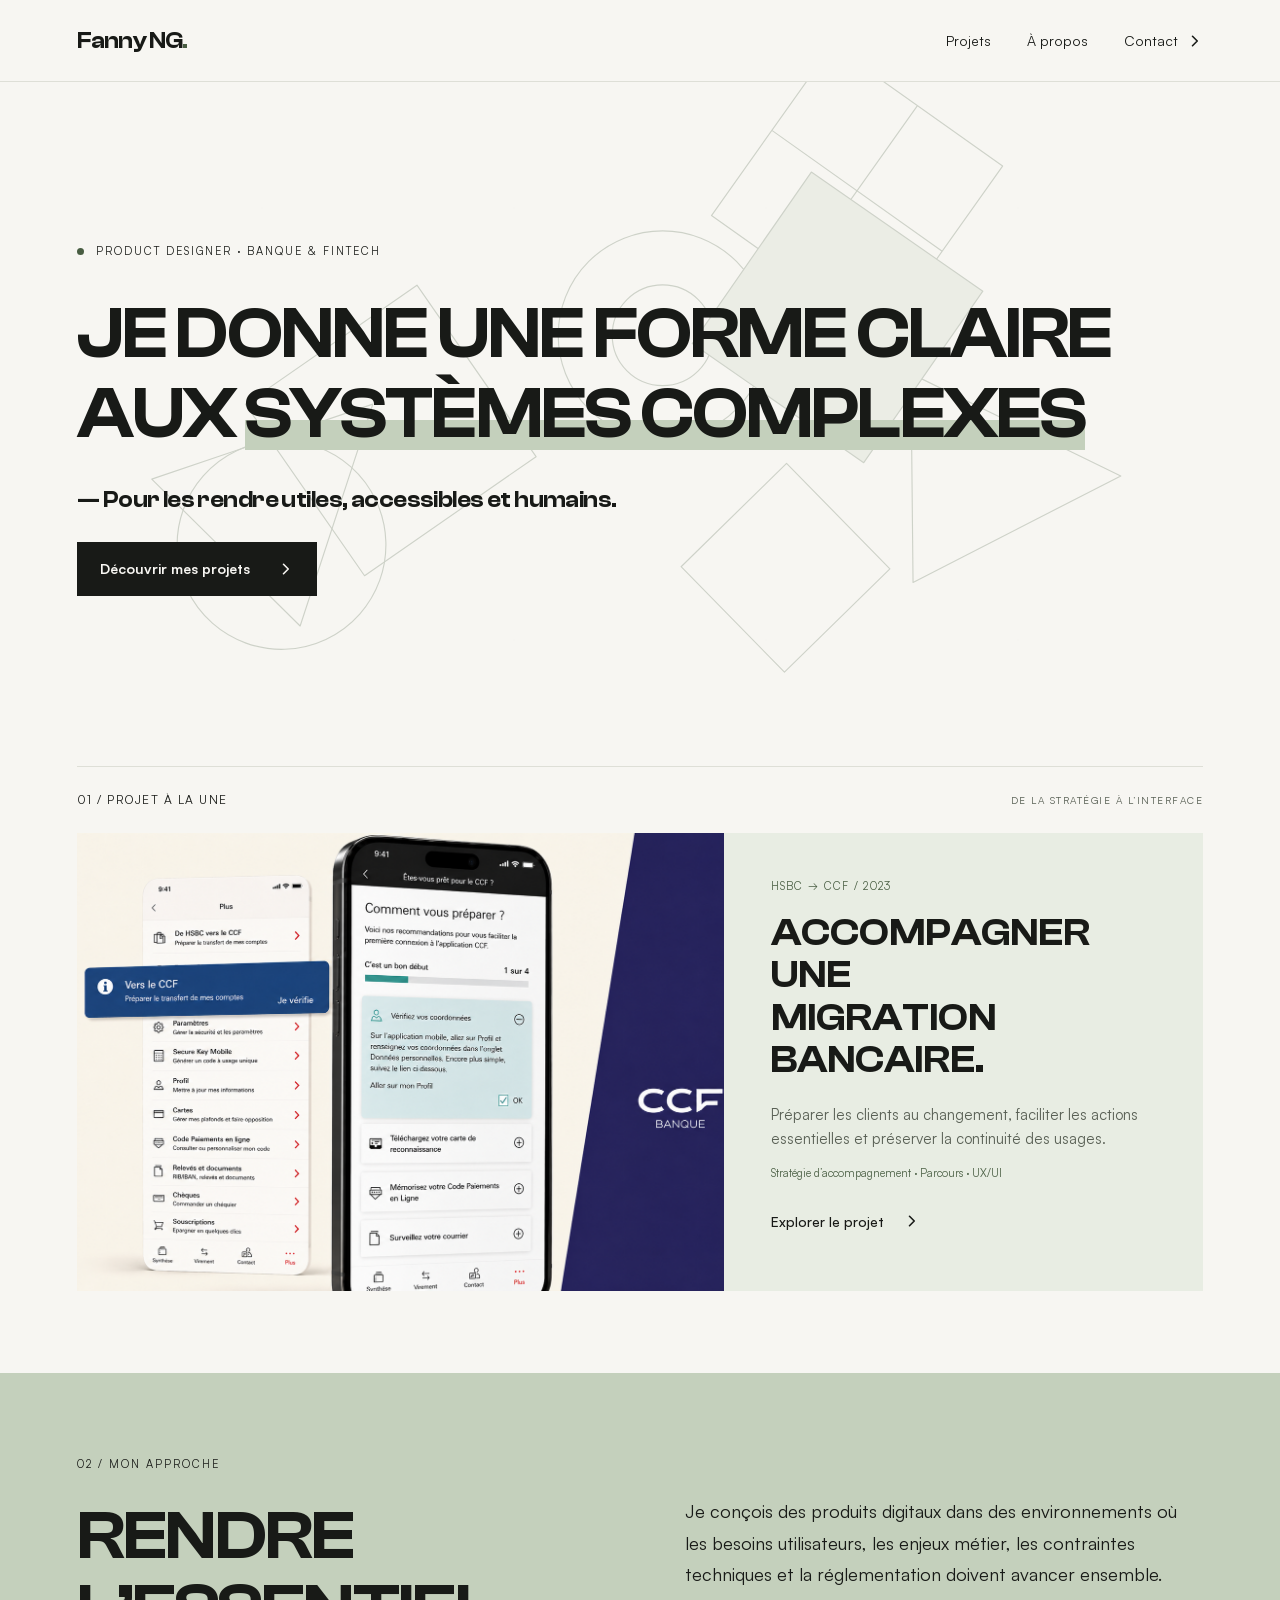
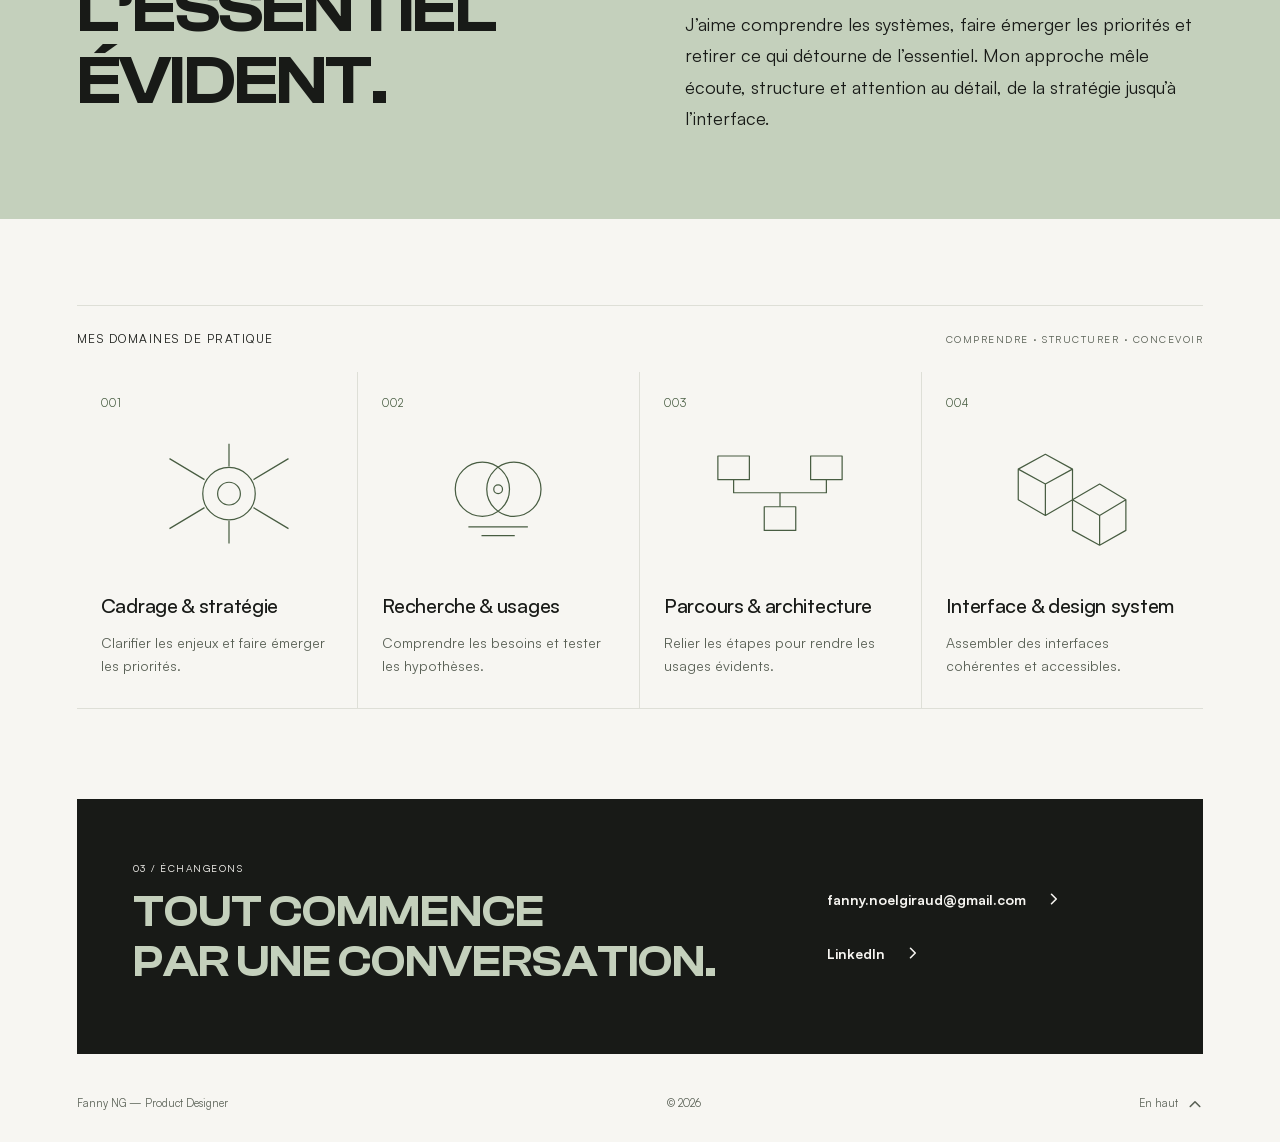
==== commit 014cfc1d: "Améliore le portfolio et finalise la mise en page" ====
--- a/index.html
+++ b/index.html
@@ -1,4 +1,4 @@
-<!doctype html><html lang="fr"><head><meta charset="utf-8"><meta name="viewport" content="width=device-width,initial-scale=1"><meta name="description" content="Fanny NG, Product Designer. Donner une forme claire aux systèmes complexes. Banque, fintech et expériences digitales."><title>Fanny NG — Product Designer</title><link rel="stylesheet" href="assets/css/styles.css"></head><body><a class="skip" href="#main">Aller au contenu</a><div id="home"><div class="wrap"><header class="nav"><a class="brand" href="#accueil">Fanny NG<span>.</span></a><nav aria-label="Navigation principale"><a href="#projets">Projets</a><a href="#apropos">À propos</a><a href="#contact">Contact <span class="action-chevron " aria-hidden="true">&gt;</span></a></nav></header><main id="main"><section class="hero" id="accueil"><div class="clarity-art hero-background" aria-hidden="true"><svg class="clarity-svg" viewbox="0 0 360 190" preserveaspectratio="xMidYMid slice" aria-hidden="true"><g class="clarity-guides" fill="none" stroke="currentColor" stroke-width="1"><path d="M45 35H315M45 95H315M45 155H315M75 15V175M145 15V175M215 15V175M285 15V175"></path></g><g fill="none" stroke="currentColor" stroke-width="1.5"><g class="module m1"><rect x="46" y="36" width="58" height="58"></rect></g><g class="module m2"><circle cx="145" cy="65" r="29"></circle></g><g class="module m3"><path d="M186 94L215 36L244 94Z"></path></g><g class="module m4"><path d="M256 36H314V94H256ZM256 65H314M285 36V94"></path></g><g class="module m5"><circle cx="75" cy="125" r="29"></circle><circle cx="75" cy="125" r="14"></circle></g><g class="module m6"><path d="M116 154L145 96L174 154Z"></path></g><g class="module m7"><rect x="186" y="96" width="58" height="58" fill="#c4d0bc"></rect></g><g class="module m8"><path d="M256 125L285 96L314 125L285 154Z"></path></g></g></svg></div><div class="eyebrow"><i class="dot"></i> Product Designer · Banque &amp; fintech</div><h1><span class="hero-line">Je donne une forme claire</span> <span class="hero-line">aux <em>systèmes complexes.</em></span></h1><div class="hero-bottom"><div class="hero-message"><p>Pour les rendre utiles, accessibles et humains.</p><a class="link hero-cta" href="#projets">Découvrir mes projets <span class="action-chevron " aria-hidden="true">&gt;</span></a></div></div></section><section id="projets"><div class="section-title"><span>01 / Projet à la une</span><small>De la stratégie à l’interface</small></div><a class="project" href="projets/migration-hsbc-ccf/" aria-label="Lire le projet HSBC vers CCF"><div class="project-image"><span class="project-open" aria-hidden="true">&gt;</span><img src="assets/9ace51d70e29b433.png" alt="Visuel du projet : menu HSBC et checklist de préparation à la migration vers CCF"></div><div class="project-copy"><span class="eyebrow">HSBC → CCF / 2023</span><h2>Accompagner une<br>migration bancaire.</h2><p>Préparer les clients au changement, faciliter les actions essentielles et préserver la continuité des usages.</p><div class="tags">Stratégie d’accompagnement · Parcours · UX/UI</div><span class="link action-secondary">Explorer le projet <span class="action-chevron " aria-hidden="true">&gt;</span></span></div></a></section><section class="about" id="apropos"><div><span class="eyebrow">02 / Mon approche</span><h2>Rendre<br> l’essentiel<br> évident.</h2></div><div><p>Je conçois des produits digitaux dans des environnements où les besoins utilisateurs, les enjeux métier, les contraintes techniques et la réglementation doivent avancer ensemble.</p><p>J’aime comprendre les systèmes, faire émerger les priorités et retirer ce qui détourne de l’essentiel. Mon approche mêle écoute, structure et attention au détail, de la stratégie jusqu’à l’interface.</p></div></section><section class="expertise" aria-label="Domaines de pratique"><div class="section-title"><span>Mes domaines de pratique</span><small>Comprendre · Structurer · Concevoir</small></div><div class="practices"><div class="practice" tabindex="0"><span class="practice-num">001</span><svg viewbox="0 0 160 130" aria-hidden="true" fill="none" stroke="currentColor" stroke-width="1.4" stroke-linejoin="round"><circle cx="80" cy="60" r="30"></circle><circle cx="80" cy="60" r="13"></circle><path d="M12 20L52 44M12 100L52 76M148 20L108 44M148 100L108 76M80 3V29M80 91V117"></path></svg><h3>Cadrage &amp; stratégie</h3><p>Clarifier les enjeux et faire émerger les priorités.</p></div><div class="practice" tabindex="0"><span class="practice-num">002</span><svg viewbox="0 0 160 130" aria-hidden="true" fill="none" stroke="currentColor" stroke-width="1.4" stroke-linejoin="round"><circle cx="61" cy="55" r="31"></circle><circle cx="97" cy="55" r="31"></circle><path d="M45 98H113M60 108H98"></path><circle cx="79" cy="55" r="5"></circle></svg><h3>Recherche &amp; usages</h3><p>Comprendre les besoins et tester les hypothèses.</p></div><div class="practice" tabindex="0"><span class="practice-num">003</span><svg viewbox="0 0 160 130" aria-hidden="true" fill="none" stroke="currentColor" stroke-width="1.4" stroke-linejoin="round"><rect x="9" y="17" width="36" height="27"></rect><rect x="62" y="75" width="36" height="27"></rect><rect x="115" y="17" width="36" height="27"></rect><path d="M27 44V59H80V75M80 59H133V44"></path></svg><h3>Parcours &amp; architecture</h3><p>Relier les étapes pour rendre les usages évidents.</p></div><div class="practice" tabindex="0"><span class="practice-num">004</span><svg viewbox="0 0 160 130" aria-hidden="true" fill="none" stroke="currentColor" stroke-width="1.4" stroke-linejoin="round"><path d="M30 32L61 15L92 32L61 49ZM30 32V67L61 85L92 67V32M61 49V85M92 67L123 49L153 67L123 85ZM92 67V102L123 119L153 102V67M123 85V119"></path></svg><h3>Interface &amp; design system</h3><p>Assembler des interfaces cohérentes et accessibles.</p></div></div></section><section class="contact" id="contact"><div><small>03 / ÉCHANGEONS</small><h2>Tout commence<br>par une conversation.</h2></div><details><summary class="action-secondary">Me contacter <span class="action-chevron " aria-hidden="true">&gt;</span></summary><p>Les coordonnées de contact seront ajoutées à la version finale du portfolio.</p></details></section></main><footer><span>Fanny NG — Product Designer</span><span>Exploration visuelle · 2026</span><a href="#accueil">En haut <span class="action-chevron chevron-up" aria-hidden="true">&gt;</span></a></footer></div></div><dialog class="asset-dialog" aria-labelledby="asset-title"><div class="asset-toolbar"><p id="asset-title"></p><div class="asset-tools"><button type="button" id="asset-zoom" aria-pressed="false">Taille réelle</button><button type="button" id="asset-close">Fermer ×</button></div></div><div class="asset-scroll"><img id="asset-full" alt=""></div></dialog><script>
+<!doctype html><html lang="fr"><head><meta charset="utf-8"><meta name="viewport" content="width=device-width,initial-scale=1"><meta name="description" content="Fanny NG, Product Designer. Donner une forme claire aux systèmes complexes. Banque, fintech et expériences digitales."><title>Fanny NG — Product Designer</title><link rel="stylesheet" href="assets/css/styles.css"></head><body><a class="skip" href="#main">Aller au contenu</a><div id="home"><div class="wrap"><header class="nav"><a class="brand" href="#accueil">Fanny NG<span>.</span></a><nav aria-label="Navigation principale"><a href="#projets">Projets</a><a href="#apropos">À propos</a><a href="#contact">Contact <svg class="action-chevron " aria-hidden="true" viewBox="0 0 16 16" focusable="false"><path d="M5.5 3.25 10.25 8 5.5 12.75"></path></svg></a></nav></header><main id="main"><section class="hero" id="accueil"><div class="clarity-art hero-background" aria-hidden="true"><svg class="clarity-svg" viewbox="0 0 360 190" preserveaspectratio="xMidYMid slice" aria-hidden="true"><g class="clarity-guides" fill="none" stroke="currentColor" stroke-width="1"><path d="M45 35H315M45 95H315M45 155H315M75 15V175M145 15V175M215 15V175M285 15V175"></path></g><g fill="none" stroke="currentColor" stroke-width="1.5"><g class="module m1"><rect x="46" y="36" width="58" height="58"></rect></g><g class="module m2"><circle cx="145" cy="65" r="29"></circle></g><g class="module m3"><path d="M186 94L215 36L244 94Z"></path></g><g class="module m4"><path d="M256 36H314V94H256ZM256 65H314M285 36V94"></path></g><g class="module m5"><circle cx="75" cy="125" r="29"></circle><circle cx="75" cy="125" r="14"></circle></g><g class="module m6"><path d="M116 154L145 96L174 154Z"></path></g><g class="module m7"><rect x="186" y="96" width="58" height="58" fill="#c4d0bc"></rect></g><g class="module m8"><path d="M256 125L285 96L314 125L285 154Z"></path></g></g></svg></div><div class="eyebrow"><i class="dot"></i> Product Designer · Banque &amp; fintech</div><h1><span class="hero-line">Je donne une forme claire</span> <span class="hero-line">aux <em>systèmes complexes</em></span></h1><div class="hero-bottom"><div class="hero-message"><p><span class="hero-dash" aria-hidden="true">—</span> Pour les rendre utiles, accessibles et humains.</p><a class="link hero-cta" href="#projets">Découvrir mes projets <svg class="action-chevron " aria-hidden="true" viewBox="0 0 16 16" focusable="false"><path d="M5.5 3.25 10.25 8 5.5 12.75"></path></svg></a></div></div></section><section id="projets"><div class="section-title"><span>01 / Projet à la une</span><small>De la stratégie à l’interface</small></div><a class="project" href="projets/migration-hsbc-ccf/" aria-label="Lire le projet HSBC vers CCF"><div class="project-image"><img src="assets/9ace51d70e29b433.png" alt="Visuel du projet : menu HSBC et checklist de préparation à la migration vers CCF"></div><div class="project-copy"><span class="eyebrow">HSBC → CCF / 2023</span><h2>Accompagner une<br>migration bancaire.</h2><p>Préparer les clients au changement, faciliter les actions essentielles et préserver la continuité des usages.</p><div class="tags">Stratégie d’accompagnement · Parcours · UX/UI</div><span class="link action-secondary">Explorer le projet <svg class="action-chevron " aria-hidden="true" viewBox="0 0 16 16" focusable="false"><path d="M5.5 3.25 10.25 8 5.5 12.75"></path></svg></span></div></a></section><section class="about" id="apropos"><div><span class="eyebrow">02 / Mon approche</span><h2>Rendre<br> l’essentiel<br> évident.</h2></div><div><p>Je conçois des produits digitaux dans des environnements où les besoins utilisateurs, les enjeux métier, les contraintes techniques et la réglementation doivent avancer ensemble.</p><p>J’aime comprendre les systèmes, faire émerger les priorités et retirer ce qui détourne de l’essentiel. Mon approche mêle écoute, structure et attention au détail, de la stratégie jusqu’à l’interface.</p></div></section><section class="expertise" aria-label="Domaines de pratique"><div class="section-title"><span>Mes domaines de pratique</span><small>Comprendre · Structurer · Concevoir</small></div><div class="practices"><div class="practice" tabindex="0"><span class="practice-num">001</span><svg viewbox="0 0 160 130" aria-hidden="true" fill="none" stroke="currentColor" stroke-width="1.4" stroke-linejoin="round"><circle cx="80" cy="60" r="30"></circle><circle cx="80" cy="60" r="13"></circle><path d="M12 20L52 44M12 100L52 76M148 20L108 44M148 100L108 76M80 3V29M80 91V117"></path></svg><h3>Cadrage &amp; stratégie</h3><p>Clarifier les enjeux et faire émerger les priorités.</p></div><div class="practice" tabindex="0"><span class="practice-num">002</span><svg viewbox="0 0 160 130" aria-hidden="true" fill="none" stroke="currentColor" stroke-width="1.4" stroke-linejoin="round"><circle cx="61" cy="55" r="31"></circle><circle cx="97" cy="55" r="31"></circle><path d="M45 98H113M60 108H98"></path><circle cx="79" cy="55" r="5"></circle></svg><h3>Recherche &amp; usages</h3><p>Comprendre les besoins et tester les hypothèses.</p></div><div class="practice" tabindex="0"><span class="practice-num">003</span><svg viewbox="0 0 160 130" aria-hidden="true" fill="none" stroke="currentColor" stroke-width="1.4" stroke-linejoin="round"><rect x="9" y="17" width="36" height="27"></rect><rect x="62" y="75" width="36" height="27"></rect><rect x="115" y="17" width="36" height="27"></rect><path d="M27 44V59H80V75M80 59H133V44"></path></svg><h3>Parcours &amp; architecture</h3><p>Relier les étapes pour rendre les usages évidents.</p></div><div class="practice" tabindex="0"><span class="practice-num">004</span><svg viewbox="0 0 160 130" aria-hidden="true" fill="none" stroke="currentColor" stroke-width="1.4" stroke-linejoin="round"><path d="M30 32L61 15L92 32L61 49ZM30 32V67L61 85L92 67V32M61 49V85M92 67L123 49L153 67L123 85ZM92 67V102L123 119L153 102V67M123 85V119"></path></svg><h3>Interface &amp; design system</h3><p>Assembler des interfaces cohérentes et accessibles.</p></div></div></section><section class="contact" id="contact"><div><small>03 / ÉCHANGEONS</small><h2>Tout commence<br>par une conversation.</h2></div><div class="contact-links" aria-label="Coordonnées de contact"><a class="action-secondary" href="mailto:fanny.noelgiraud@gmail.com">fanny.noelgiraud@gmail.com <svg class="action-chevron " aria-hidden="true" viewBox="0 0 16 16" focusable="false"><path d="M5.5 3.25 10.25 8 5.5 12.75"></path></svg></a><a class="action-secondary" href="https://fr.linkedin.com/in/fanny-noelgiraud" target="_blank" rel="noopener noreferrer">LinkedIn <svg class="action-chevron " aria-hidden="true" viewBox="0 0 16 16" focusable="false"><path d="M5.5 3.25 10.25 8 5.5 12.75"></path></svg></a></div></section></main><footer><span>Fanny NG — Product Designer</span><span>© 2026</span><a href="#accueil">En haut <svg class="action-chevron chevron-up" aria-hidden="true" viewBox="0 0 16 16" focusable="false"><path d="M5.5 3.25 10.25 8 5.5 12.75"></path></svg></a></footer></div></div><dialog class="asset-dialog" aria-labelledby="asset-title"><div class="asset-toolbar"><p id="asset-title"></p><div class="asset-tools"><button type="button" id="asset-zoom" aria-pressed="false">Taille réelle</button><button type="button" id="asset-close">Fermer ×</button></div></div><div class="asset-scroll"><img id="asset-full" alt=""></div></dialog><script>
 const motionPreference=window.matchMedia('(prefers-reduced-motion: reduce)');
 const clarity=document.querySelector('.hero-background');
 const hero=document.querySelector('.hero');
--- a/assets/css/styles.css
+++ b/assets/css/styles.css
@@ -50,7 +50,7 @@
 .expertise{padding:10px 0 85px}
 .practices{display:grid;grid-template-columns:repeat(4,minmax(0,1fr));gap:0;margin:0;border-bottom:1px solid var(--line)}
 .practice{padding:24px 24px 30px;border-right:1px solid var(--line)}
-.practice:first-child{padding-left:0}.practice:last-child{border-right:0}
+.practice:last-child{border-right:0}
 .practices .practice-num{display:block;padding:0;border:0;color:var(--green);font-size:11px;letter-spacing:1px}
 .practice svg{display:block;width:140px;height:130px;color:var(--green);margin:22px 0 30px}
 .practice h3{font-family:'Satoshi',sans-serif;font-weight:500;text-transform:none;font-size:20px;letter-spacing:-.3px;line-height:1.3;margin:0 0 12px}
@@ -59,7 +59,7 @@
 .case .brand span{color:var(--green)}
 .bodycopy blockquote{background:#e3e9dc}
 a:focus-visible,button:focus-visible,summary:focus-visible{outline-color:var(--green)}
-@media(max-width:800px){.about{padding:65px 0 20px}.practices{grid-template-columns:repeat(2,minmax(0,1fr))}.practice{padding:25px 18px;border-bottom:1px solid var(--line)}.practice:nth-child(odd){padding-left:0}.practice:nth-child(even){border-right:0}.practice svg{width:110px;height:110px}.practice h3{font-size:18px}.expertise{padding-bottom:55px}}
+@media(max-width:800px){.about{padding:65px 0 20px}.practices{grid-template-columns:repeat(2,minmax(0,1fr))}.practice{padding:25px 18px;border-bottom:1px solid var(--line)}.practice:nth-child(even){border-right:0}.practice svg{width:110px;height:110px}.practice h3{font-size:18px}.expertise{padding-bottom:55px}}
 @media(max-width:380px){.practice h3{font-size:16px}.practice p{font-size:13px}}
 
 /* Visuel projet bord à bord, sur toute la hauteur */
@@ -184,6 +184,28 @@
 .contact summary::-webkit-details-marker{display:none}
 .contact details summary.action-secondary:hover{background:var(--sage);color:var(--ink)}
 .contact details[open] summary .action-chevron,.contact details[open] summary:hover .action-chevron{transform:rotate(90deg)}
+
+/* Bloc projet horizontal sur écran large */
+@media(min-width:801px){
+ .project{display:grid;grid-template-columns:minmax(0,1.15fr) minmax(360px,.85fr);align-items:stretch;min-height:390px;margin-bottom:82px;background:#e8ede3}
+ .project-image{width:auto;min-height:0;aspect-ratio:auto;align-self:stretch}
+ .project-copy{display:flex;flex-direction:column;align-items:flex-start;justify-content:center;gap:0;padding:clamp(34px,3.6vw,54px)}
+ .project-copy .eyebrow{margin:0 0 18px;font-size:11px}
+ .project-copy h2{margin:0 0 22px;font-size:clamp(30px,3vw,46px);line-height:1.1}
+ .project-copy p{margin:0 0 15px;font-size:15px;line-height:1.6}
+ .project-copy .tags{margin:0 0 16px}
+ .project-copy>.link{align-self:flex-start}
+}
+
+/* Coordonnées visibles dans le bloc contact */
+.contact-links{display:flex;flex-direction:column;align-items:flex-start;gap:6px;min-width:min(100%,320px)}
+.contact-links .action-secondary{max-width:100%;color:var(--bg);overflow-wrap:anywhere}
+.contact-links .action-secondary:hover,.contact-links .action-secondary:focus-visible{color:var(--sage)}
+@media(max-width:800px){.contact-links{width:100%;margin-top:8px}}
+
+/* Fond du header sticky sur toute la largeur, contenu aligné à la grille */
+#home>.wrap>.nav{isolation:isolate;background:transparent;border-bottom:0}
+#home>.wrap>.nav::before{content:'';position:absolute;z-index:-1;top:0;bottom:0;left:50%;width:100vw;transform:translateX(-50%);background:rgba(247,246,242,.96);border-bottom:1px solid var(--line);backdrop-filter:blur(12px)}
 .project-open{border-radius:0;width:56px;height:56px;font-family:'Satoshi',sans-serif;font-weight:400;font-size:30px}
 @media(max-width:600px){.hero-bottom .hero-cta,.action-secondary,.project-copy>.action-secondary,.case .case-return.action-secondary{padding:14px 20px;min-height:52px}.project-open{width:44px;height:44px;font-size:26px}nav{gap:14px}nav a{gap:5px}}
 @media(prefers-reduced-motion:reduce){.action-chevron{transition:none!important}}
@@ -242,3 +264,17 @@
 .phase-description{margin-top:28px!important}.popin-gallery{display:grid;grid-template-columns:repeat(2,minmax(0,1fr));gap:20px 35px}.case .web-context{max-width:880px;margin:35px auto}
 .asset-scroll img{width:auto;max-width:100%;height:auto;max-height:none;margin:0 auto}.asset-scroll img.natural{max-width:none;margin:0}.asset-toolbar button{color:var(--bg)}
 @media(max-width:800px){.check-entry{grid-template-columns:1fr;gap:28px;margin:30px 0 40px}.check-entry .evidence{max-width:320px;margin:auto}.check-entry>div{order:-1}.check-gallery{grid-template-columns:1fr;gap:40px}.check-gallery .evidence{width:100%;max-width:350px;margin:auto}.check-details{grid-template-columns:1fr;gap:20px}.check-details .evidence{max-width:350px;margin:20px auto}.phase-pair{grid-template-columns:1fr;gap:32px}.phase-pair .phase-phone{max-width:350px;width:100%;margin:auto}.popin-gallery{grid-template-columns:1fr}.case .cs-nav{gap:8px 18px}.asset-toolbar button{padding:10px 12px}}
+
+/* Accroche d’introduction */
+.hero-message p{font-family:'Clash Display','Satoshi',sans-serif;font-size:clamp(22px,1.8vw,28px);font-weight:600;line-height:1.25;letter-spacing:-.025em;color:var(--ink);white-space:nowrap}
+.hero-dash{color:inherit}
+@media(max-width:800px){.hero-message p{font-size:20px;line-height:1.35;white-space:normal}}
+
+/* Chevrons SVG, centrés par leur viewBox */
+.action-chevron{display:block;width:16px;height:16px;font-size:0!important;line-height:0;border:0;overflow:visible;flex:0 0 auto;align-self:center;transform:none;transform-origin:center;color:currentColor!important;transition:transform .2s ease}
+.action-chevron path{fill:none;stroke:currentColor;stroke-width:1.6;stroke-linecap:round;stroke-linejoin:round;vector-effect:non-scaling-stroke}
+.hero .hero-cta:hover .action-chevron,.project:hover .action-secondary .action-chevron,.action-secondary:hover .action-chevron{transform:translateX(3px)}
+.action-chevron.chevron-back{transform:rotate(180deg)}
+.action-secondary:hover .chevron-back,.action-text:hover .chevron-back{transform:translateX(-3px) rotate(180deg)}
+.action-chevron.chevron-up{transform:rotate(-90deg)}
+.contact details[open] summary .action-chevron,.contact details[open] summary:hover .action-chevron{transform:rotate(90deg)}
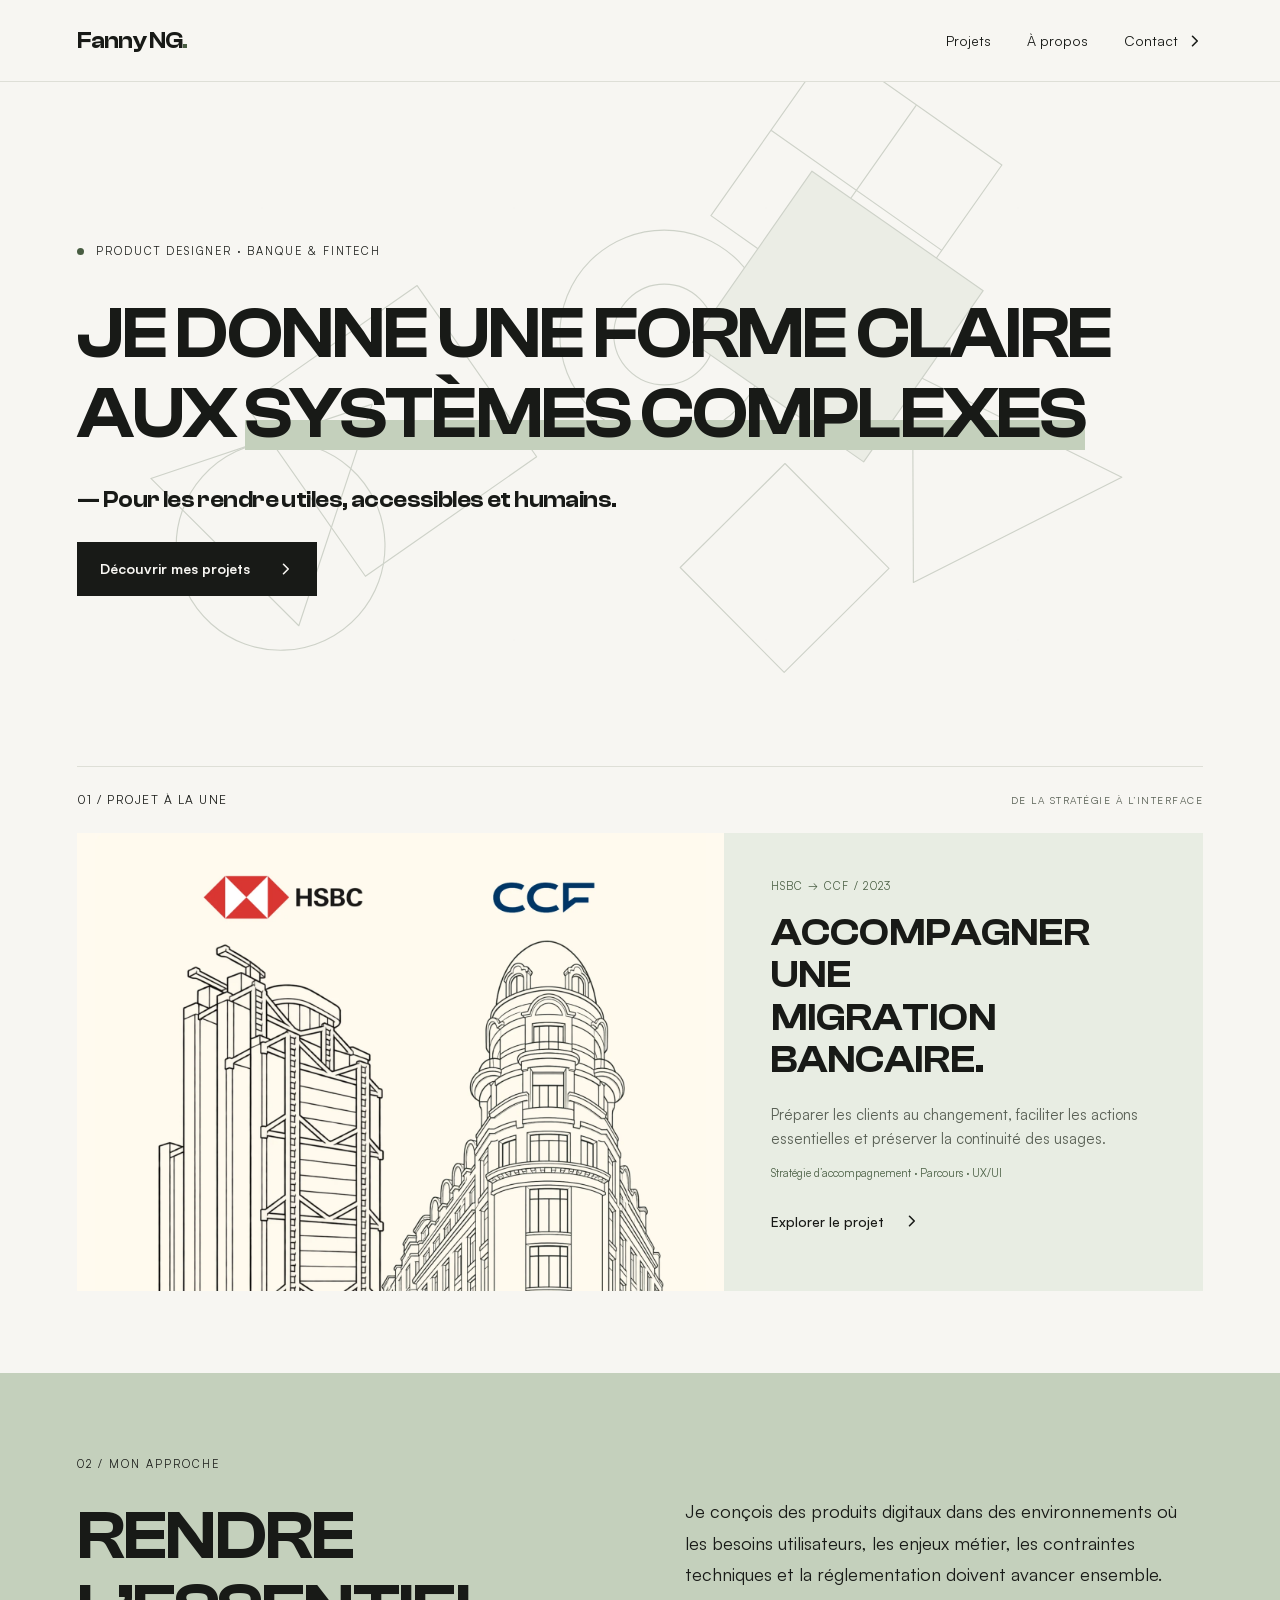
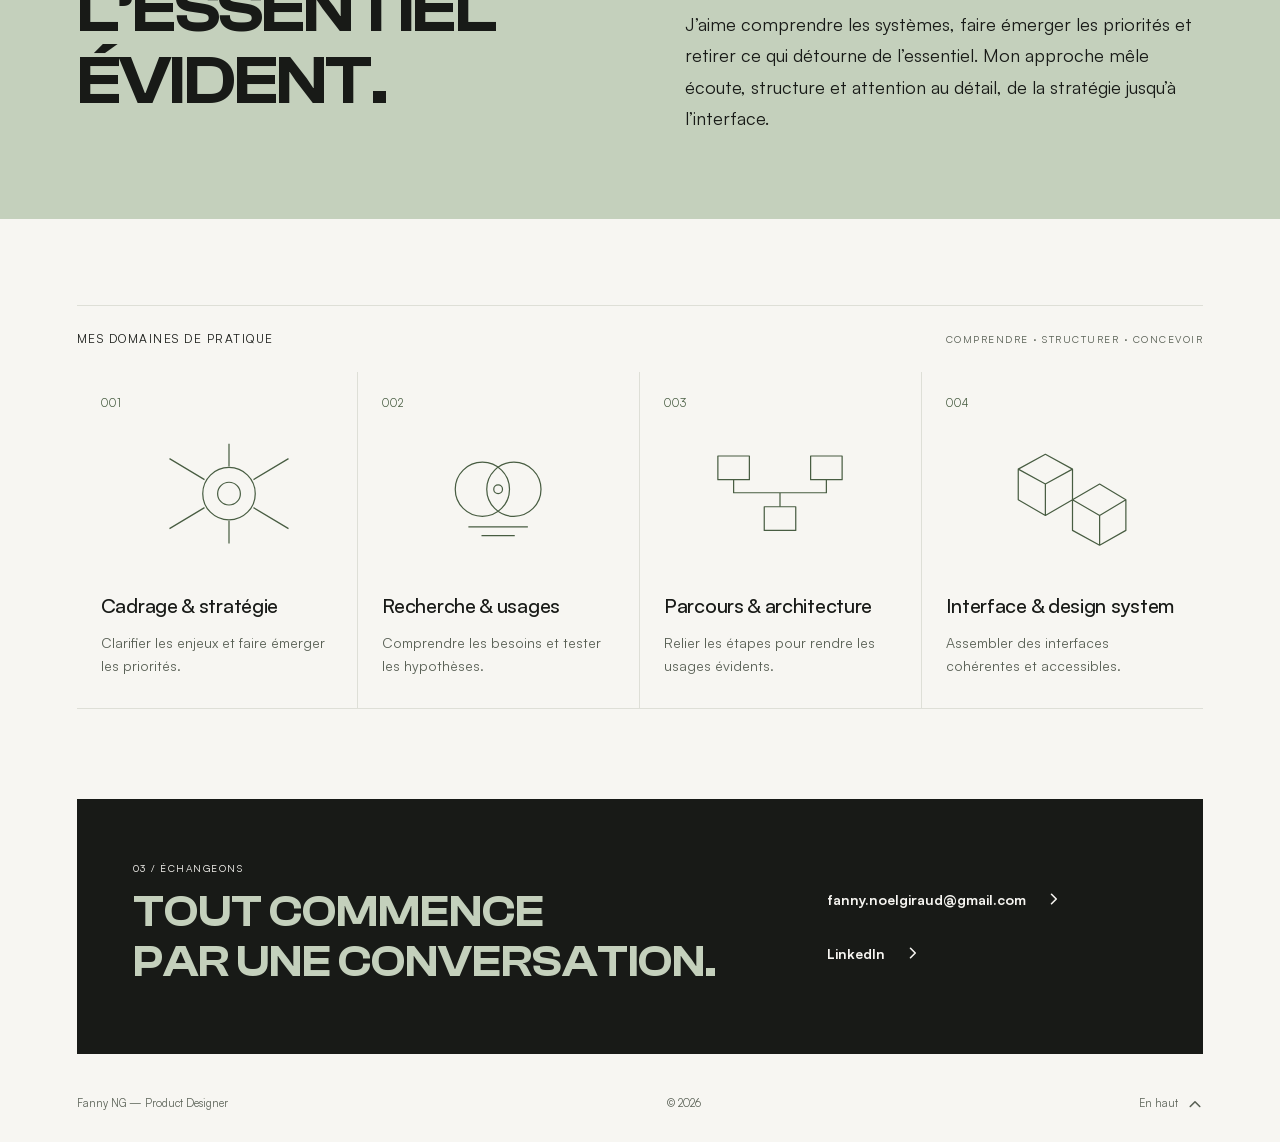
==== commit 6549d58d: "Adapte le visuel HSBC–CCF de l’accueil aux formats ordinateur et mobile" ====
--- a/index.html
+++ b/index.html
@@ -1,4 +1,4 @@
-<!doctype html><html lang="fr"><head><meta charset="utf-8"><meta name="viewport" content="width=device-width,initial-scale=1"><meta name="description" content="Fanny NG, Product Designer. Donner une forme claire aux systèmes complexes. Banque, fintech et expériences digitales."><title>Fanny NG — Product Designer</title><link rel="stylesheet" href="assets/css/styles.css"></head><body><a class="skip" href="#main">Aller au contenu</a><div id="home"><div class="wrap"><header class="nav"><a class="brand" href="#accueil">Fanny NG<span>.</span></a><nav aria-label="Navigation principale"><a href="#projets">Projets</a><a href="#apropos">À propos</a><a href="#contact">Contact <svg class="action-chevron " aria-hidden="true" viewBox="0 0 16 16" focusable="false"><path d="M5.5 3.25 10.25 8 5.5 12.75"></path></svg></a></nav></header><main id="main"><section class="hero" id="accueil"><div class="clarity-art hero-background" aria-hidden="true"><svg class="clarity-svg" viewbox="0 0 360 190" preserveaspectratio="xMidYMid slice" aria-hidden="true"><g class="clarity-guides" fill="none" stroke="currentColor" stroke-width="1"><path d="M45 35H315M45 95H315M45 155H315M75 15V175M145 15V175M215 15V175M285 15V175"></path></g><g fill="none" stroke="currentColor" stroke-width="1.5"><g class="module m1"><rect x="46" y="36" width="58" height="58"></rect></g><g class="module m2"><circle cx="145" cy="65" r="29"></circle></g><g class="module m3"><path d="M186 94L215 36L244 94Z"></path></g><g class="module m4"><path d="M256 36H314V94H256ZM256 65H314M285 36V94"></path></g><g class="module m5"><circle cx="75" cy="125" r="29"></circle><circle cx="75" cy="125" r="14"></circle></g><g class="module m6"><path d="M116 154L145 96L174 154Z"></path></g><g class="module m7"><rect x="186" y="96" width="58" height="58" fill="#c4d0bc"></rect></g><g class="module m8"><path d="M256 125L285 96L314 125L285 154Z"></path></g></g></svg></div><div class="eyebrow"><i class="dot"></i> Product Designer · Banque &amp; fintech</div><h1><span class="hero-line">Je donne une forme claire</span> <span class="hero-line">aux <em>systèmes complexes</em></span></h1><div class="hero-bottom"><div class="hero-message"><p><span class="hero-dash" aria-hidden="true">—</span> Pour les rendre utiles, accessibles et humains.</p><a class="link hero-cta" href="#projets">Découvrir mes projets <svg class="action-chevron " aria-hidden="true" viewBox="0 0 16 16" focusable="false"><path d="M5.5 3.25 10.25 8 5.5 12.75"></path></svg></a></div></div></section><section id="projets"><div class="section-title"><span>01 / Projet à la une</span><small>De la stratégie à l’interface</small></div><a class="project" href="projets/migration-hsbc-ccf/" aria-label="Lire le projet HSBC vers CCF"><div class="project-image"><img src="assets/9ace51d70e29b433.png" alt="Visuel du projet : menu HSBC et checklist de préparation à la migration vers CCF"></div><div class="project-copy"><span class="eyebrow">HSBC → CCF / 2023</span><h2>Accompagner une<br>migration bancaire.</h2><p>Préparer les clients au changement, faciliter les actions essentielles et préserver la continuité des usages.</p><div class="tags">Stratégie d’accompagnement · Parcours · UX/UI</div><span class="link action-secondary">Explorer le projet <svg class="action-chevron " aria-hidden="true" viewBox="0 0 16 16" focusable="false"><path d="M5.5 3.25 10.25 8 5.5 12.75"></path></svg></span></div></a></section><section class="about" id="apropos"><div><span class="eyebrow">02 / Mon approche</span><h2>Rendre<br> l’essentiel<br> évident.</h2></div><div><p>Je conçois des produits digitaux dans des environnements où les besoins utilisateurs, les enjeux métier, les contraintes techniques et la réglementation doivent avancer ensemble.</p><p>J’aime comprendre les systèmes, faire émerger les priorités et retirer ce qui détourne de l’essentiel. Mon approche mêle écoute, structure et attention au détail, de la stratégie jusqu’à l’interface.</p></div></section><section class="expertise" aria-label="Domaines de pratique"><div class="section-title"><span>Mes domaines de pratique</span><small>Comprendre · Structurer · Concevoir</small></div><div class="practices"><div class="practice" tabindex="0"><span class="practice-num">001</span><svg viewbox="0 0 160 130" aria-hidden="true" fill="none" stroke="currentColor" stroke-width="1.4" stroke-linejoin="round"><circle cx="80" cy="60" r="30"></circle><circle cx="80" cy="60" r="13"></circle><path d="M12 20L52 44M12 100L52 76M148 20L108 44M148 100L108 76M80 3V29M80 91V117"></path></svg><h3>Cadrage &amp; stratégie</h3><p>Clarifier les enjeux et faire émerger les priorités.</p></div><div class="practice" tabindex="0"><span class="practice-num">002</span><svg viewbox="0 0 160 130" aria-hidden="true" fill="none" stroke="currentColor" stroke-width="1.4" stroke-linejoin="round"><circle cx="61" cy="55" r="31"></circle><circle cx="97" cy="55" r="31"></circle><path d="M45 98H113M60 108H98"></path><circle cx="79" cy="55" r="5"></circle></svg><h3>Recherche &amp; usages</h3><p>Comprendre les besoins et tester les hypothèses.</p></div><div class="practice" tabindex="0"><span class="practice-num">003</span><svg viewbox="0 0 160 130" aria-hidden="true" fill="none" stroke="currentColor" stroke-width="1.4" stroke-linejoin="round"><rect x="9" y="17" width="36" height="27"></rect><rect x="62" y="75" width="36" height="27"></rect><rect x="115" y="17" width="36" height="27"></rect><path d="M27 44V59H80V75M80 59H133V44"></path></svg><h3>Parcours &amp; architecture</h3><p>Relier les étapes pour rendre les usages évidents.</p></div><div class="practice" tabindex="0"><span class="practice-num">004</span><svg viewbox="0 0 160 130" aria-hidden="true" fill="none" stroke="currentColor" stroke-width="1.4" stroke-linejoin="round"><path d="M30 32L61 15L92 32L61 49ZM30 32V67L61 85L92 67V32M61 49V85M92 67L123 49L153 67L123 85ZM92 67V102L123 119L153 102V67M123 85V119"></path></svg><h3>Interface &amp; design system</h3><p>Assembler des interfaces cohérentes et accessibles.</p></div></div></section><section class="contact" id="contact"><div><small>03 / ÉCHANGEONS</small><h2>Tout commence<br>par une conversation.</h2></div><div class="contact-links" aria-label="Coordonnées de contact"><a class="action-secondary" href="mailto:fanny.noelgiraud@gmail.com">fanny.noelgiraud@gmail.com <svg class="action-chevron " aria-hidden="true" viewBox="0 0 16 16" focusable="false"><path d="M5.5 3.25 10.25 8 5.5 12.75"></path></svg></a><a class="action-secondary" href="https://fr.linkedin.com/in/fanny-noelgiraud" target="_blank" rel="noopener noreferrer">LinkedIn <svg class="action-chevron " aria-hidden="true" viewBox="0 0 16 16" focusable="false"><path d="M5.5 3.25 10.25 8 5.5 12.75"></path></svg></a></div></section></main><footer><span>Fanny NG — Product Designer</span><span>© 2026</span><a href="#accueil">En haut <svg class="action-chevron chevron-up" aria-hidden="true" viewBox="0 0 16 16" focusable="false"><path d="M5.5 3.25 10.25 8 5.5 12.75"></path></svg></a></footer></div></div><dialog class="asset-dialog" aria-labelledby="asset-title"><div class="asset-toolbar"><p id="asset-title"></p><div class="asset-tools"><button type="button" id="asset-zoom" aria-pressed="false">Taille réelle</button><button type="button" id="asset-close">Fermer ×</button></div></div><div class="asset-scroll"><img id="asset-full" alt=""></div></dialog><script>
+<!doctype html><html lang="fr"><head><meta charset="utf-8"><meta name="viewport" content="width=device-width,initial-scale=1"><meta name="description" content="Fanny NG, Product Designer. Donner une forme claire aux systèmes complexes. Banque, fintech et expériences digitales."><title>Fanny NG — Product Designer</title><link rel="stylesheet" href="assets/css/styles.css"></head><body><a class="skip" href="#main">Aller au contenu</a><div id="home"><div class="wrap"><header class="nav"><a class="brand" href="#accueil">Fanny NG<span>.</span></a><nav aria-label="Navigation principale"><a href="#projets">Projets</a><a href="#apropos">À propos</a><a href="#contact">Contact <svg class="action-chevron " aria-hidden="true" viewBox="0 0 16 16" focusable="false"><path d="M5.5 3.25 10.25 8 5.5 12.75"></path></svg></a></nav></header><main id="main"><section class="hero" id="accueil"><div class="clarity-art hero-background" aria-hidden="true"><svg class="clarity-svg" viewbox="0 0 360 190" preserveaspectratio="xMidYMid slice" aria-hidden="true"><g class="clarity-guides" fill="none" stroke="currentColor" stroke-width="1"><path d="M45 35H315M45 95H315M45 155H315M75 15V175M145 15V175M215 15V175M285 15V175"></path></g><g fill="none" stroke="currentColor" stroke-width="1.5"><g class="module m1"><rect x="46" y="36" width="58" height="58"></rect></g><g class="module m2"><circle cx="145" cy="65" r="29"></circle></g><g class="module m3"><path d="M186 94L215 36L244 94Z"></path></g><g class="module m4"><path d="M256 36H314V94H256ZM256 65H314M285 36V94"></path></g><g class="module m5"><circle cx="75" cy="125" r="29"></circle><circle cx="75" cy="125" r="14"></circle></g><g class="module m6"><path d="M116 154L145 96L174 154Z"></path></g><g class="module m7"><rect x="186" y="96" width="58" height="58" fill="#c4d0bc"></rect></g><g class="module m8"><path d="M256 125L285 96L314 125L285 154Z"></path></g></g></svg></div><div class="eyebrow"><i class="dot"></i> Product Designer · Banque &amp; fintech</div><h1><span class="hero-line">Je donne une forme claire</span> <span class="hero-line">aux <em>systèmes complexes</em></span></h1><div class="hero-bottom"><div class="hero-message"><p><span class="hero-dash" aria-hidden="true">—</span> Pour les rendre utiles, accessibles et humains.</p><a class="link hero-cta" href="#projets">Découvrir mes projets <svg class="action-chevron " aria-hidden="true" viewBox="0 0 16 16" focusable="false"><path d="M5.5 3.25 10.25 8 5.5 12.75"></path></svg></a></div></div></section><section id="projets"><div class="section-title"><span>01 / Projet à la une</span><small>De la stratégie à l’interface</small></div><a class="project" href="projets/migration-hsbc-ccf/" aria-label="Lire le projet HSBC vers CCF"><div class="project-image"><picture><source media="(min-width: 801px)" srcset="assets/hsbc-ccf-desktop.webp" width="1600" height="1200"><img src="assets/hsbc-ccf-mobile.webp" width="1600" height="900" alt="La tour HSBC et la façade historique du CCF dessinées au trait sous leurs logos."></picture></div><div class="project-copy"><span class="eyebrow">HSBC → CCF / 2023</span><h2>Accompagner une<br>migration bancaire.</h2><p>Préparer les clients au changement, faciliter les actions essentielles et préserver la continuité des usages.</p><div class="tags">Stratégie d’accompagnement · Parcours · UX/UI</div><span class="link action-secondary">Explorer le projet <svg class="action-chevron " aria-hidden="true" viewBox="0 0 16 16" focusable="false"><path d="M5.5 3.25 10.25 8 5.5 12.75"></path></svg></span></div></a></section><section class="about" id="apropos"><div><span class="eyebrow">02 / Mon approche</span><h2>Rendre<br> l’essentiel<br> évident.</h2></div><div><p>Je conçois des produits digitaux dans des environnements où les besoins utilisateurs, les enjeux métier, les contraintes techniques et la réglementation doivent avancer ensemble.</p><p>J’aime comprendre les systèmes, faire émerger les priorités et retirer ce qui détourne de l’essentiel. Mon approche mêle écoute, structure et attention au détail, de la stratégie jusqu’à l’interface.</p></div></section><section class="expertise" aria-label="Domaines de pratique"><div class="section-title"><span>Mes domaines de pratique</span><small>Comprendre · Structurer · Concevoir</small></div><div class="practices"><div class="practice" tabindex="0"><span class="practice-num">001</span><svg viewbox="0 0 160 130" aria-hidden="true" fill="none" stroke="currentColor" stroke-width="1.4" stroke-linejoin="round"><circle cx="80" cy="60" r="30"></circle><circle cx="80" cy="60" r="13"></circle><path d="M12 20L52 44M12 100L52 76M148 20L108 44M148 100L108 76M80 3V29M80 91V117"></path></svg><h3>Cadrage &amp; stratégie</h3><p>Clarifier les enjeux et faire émerger les priorités.</p></div><div class="practice" tabindex="0"><span class="practice-num">002</span><svg viewbox="0 0 160 130" aria-hidden="true" fill="none" stroke="currentColor" stroke-width="1.4" stroke-linejoin="round"><circle cx="61" cy="55" r="31"></circle><circle cx="97" cy="55" r="31"></circle><path d="M45 98H113M60 108H98"></path><circle cx="79" cy="55" r="5"></circle></svg><h3>Recherche &amp; usages</h3><p>Comprendre les besoins et tester les hypothèses.</p></div><div class="practice" tabindex="0"><span class="practice-num">003</span><svg viewbox="0 0 160 130" aria-hidden="true" fill="none" stroke="currentColor" stroke-width="1.4" stroke-linejoin="round"><rect x="9" y="17" width="36" height="27"></rect><rect x="62" y="75" width="36" height="27"></rect><rect x="115" y="17" width="36" height="27"></rect><path d="M27 44V59H80V75M80 59H133V44"></path></svg><h3>Parcours &amp; architecture</h3><p>Relier les étapes pour rendre les usages évidents.</p></div><div class="practice" tabindex="0"><span class="practice-num">004</span><svg viewbox="0 0 160 130" aria-hidden="true" fill="none" stroke="currentColor" stroke-width="1.4" stroke-linejoin="round"><path d="M30 32L61 15L92 32L61 49ZM30 32V67L61 85L92 67V32M61 49V85M92 67L123 49L153 67L123 85ZM92 67V102L123 119L153 102V67M123 85V119"></path></svg><h3>Interface &amp; design system</h3><p>Assembler des interfaces cohérentes et accessibles.</p></div></div></section><section class="contact" id="contact"><div><small>03 / ÉCHANGEONS</small><h2>Tout commence<br>par une conversation.</h2></div><div class="contact-links" aria-label="Coordonnées de contact"><a class="action-secondary" href="mailto:fanny.noelgiraud@gmail.com">fanny.noelgiraud@gmail.com <svg class="action-chevron " aria-hidden="true" viewBox="0 0 16 16" focusable="false"><path d="M5.5 3.25 10.25 8 5.5 12.75"></path></svg></a><a class="action-secondary" href="https://fr.linkedin.com/in/fanny-noelgiraud" target="_blank" rel="noopener noreferrer">LinkedIn <svg class="action-chevron " aria-hidden="true" viewBox="0 0 16 16" focusable="false"><path d="M5.5 3.25 10.25 8 5.5 12.75"></path></svg></a></div></section></main><footer><span>Fanny NG — Product Designer</span><span>© 2026</span><a href="#accueil">En haut <svg class="action-chevron chevron-up" aria-hidden="true" viewBox="0 0 16 16" focusable="false"><path d="M5.5 3.25 10.25 8 5.5 12.75"></path></svg></a></footer></div></div><dialog class="asset-dialog" aria-labelledby="asset-title"><div class="asset-toolbar"><p id="asset-title"></p><div class="asset-tools"><button type="button" id="asset-zoom" aria-pressed="false">Taille réelle</button><button type="button" id="asset-close">Fermer ×</button></div></div><div class="asset-scroll"><img id="asset-full" alt=""></div></dialog><script>
 const motionPreference=window.matchMedia('(prefers-reduced-motion: reduce)');
 const clarity=document.querySelector('.hero-background');
 const hero=document.querySelector('.hero');
--- a/assets/css/styles.css
+++ b/assets/css/styles.css
@@ -278,3 +278,7 @@
 .action-secondary:hover .chevron-back,.action-text:hover .chevron-back{transform:translateX(-3px) rotate(180deg)}
 .action-chevron.chevron-up{transform:rotate(-90deg)}
 .contact details[open] summary .action-chevron,.contact details[open] summary:hover .action-chevron{transform:rotate(90deg)}
+
+.project-image { background: #fffaef; }
+.project-image picture img { object-fit: contain; object-position: center bottom; }
+@media (max-width: 800px) { .project-image { aspect-ratio: 16 / 9; } }
